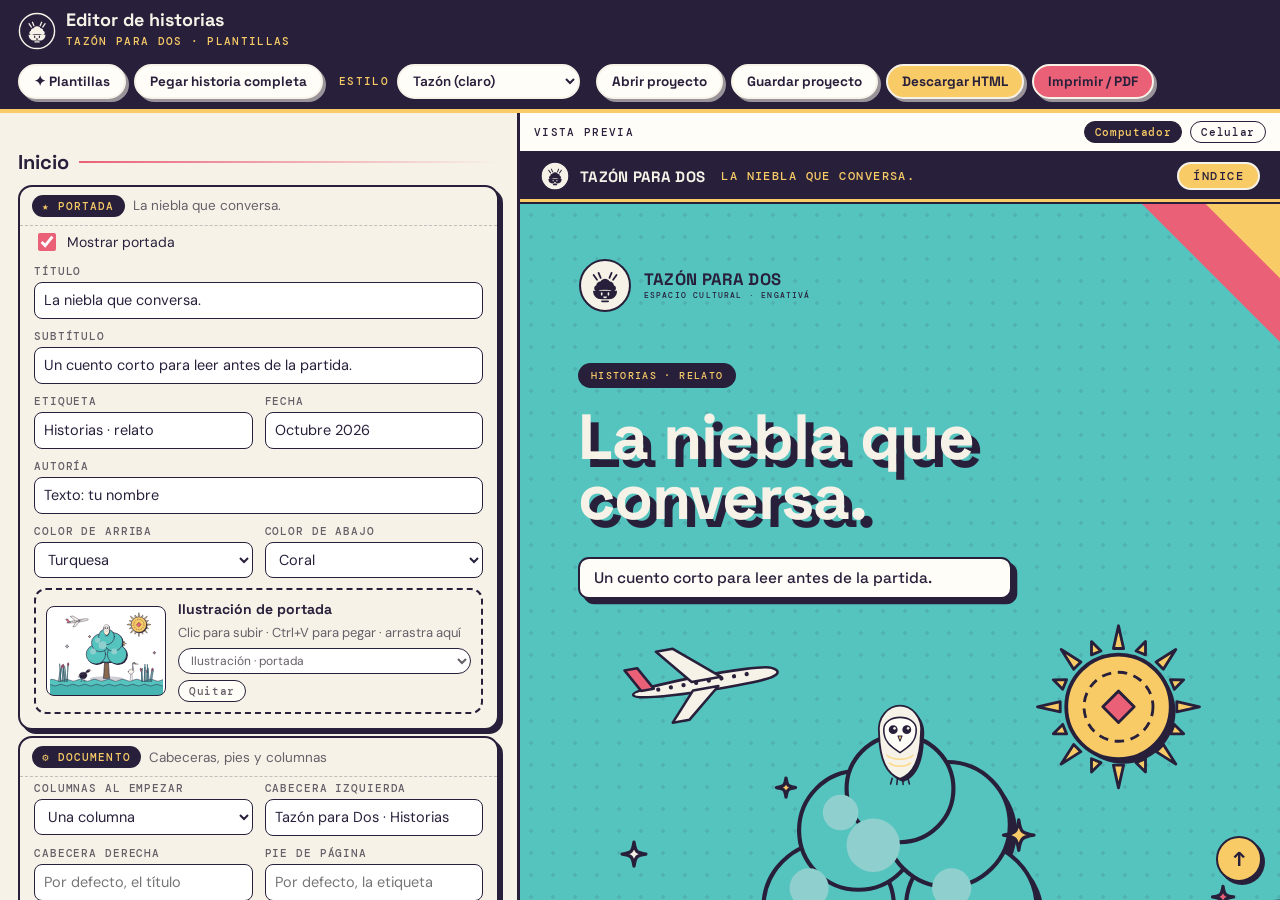
==== editor/index.html @ ee104d6c "Editor de historias: pegar texto e imágenes, todas las plantillas, HTML y PDF Co-Authored-By: Claude" ====
<!doctype html>
<html lang="es">
<head>
<meta charset="utf-8">
<meta name="viewport" content="width=device-width, initial-scale=1">
<title>Editor de historias</title>
<meta name="description" content="Pega texto e imágenes y obtén una historia maquetada con el estilo Tazón para Dos, en HTML o PDF.">
<style>:root{--ink:#28203B;--teal:#55C4BF;--coral:#EA6077;--sun:#F8CB67;--cream:#F7F2E8;--paper:#FFFDF8;--muted:#665F68;
  --puntos:radial-gradient(rgba(40,32,59,.10) 1.4px,transparent 1.5px) 0 0/22px 22px;--sombra:4px 4px 0 var(--ink)}
*{box-sizing:border-box}
html,body{margin:0;height:100%}
body{background:var(--cream);background-image:var(--puntos);color:var(--ink);font:15px/1.45 'DM Sans',system-ui,sans-serif;display:flex;flex-direction:column}
button,select,input,textarea{font:inherit;color:inherit}
code{font:13px 'DM Mono',monospace;background:var(--cream);padding:1px 5px;border-radius:4px}

/* cabecera */
.cabecera{display:flex;flex-wrap:wrap;align-items:center;gap:12px 20px;padding:10px 18px;background:var(--ink);color:var(--cream);border-bottom:4px solid var(--sun)}
.marca-ed{display:flex;align-items:center;gap:10px;margin-right:auto}
.marca-ed img{width:38px;height:38px}
.marca-ed b{display:block;font:700 18px/1.1 'Space Grotesk',sans-serif}
.marca-ed span{font:500 11px 'DM Mono',monospace;letter-spacing:.12em;text-transform:uppercase;color:var(--sun)}
.acciones{display:flex;flex-wrap:wrap;align-items:center;gap:10px 16px}
.grupo{display:flex;flex-wrap:wrap;gap:8px}
.btn{cursor:pointer;border:2px solid var(--ink);background:var(--paper);color:var(--ink);border-radius:999px;padding:7px 14px;
  font:700 13.5px 'Space Grotesk',sans-serif;box-shadow:3px 3px 0 var(--ink);white-space:nowrap}
.cabecera .btn{border-color:var(--cream);box-shadow:3px 3px 0 rgba(247,242,232,.55)}
.btn:hover{transform:translate(-1px,-1px)}
.btn:active{transform:translate(2px,2px);box-shadow:1px 1px 0 var(--ink)}
.btn.sol{background:var(--sun)} .btn.coral{background:var(--coral)} .btn.teal{background:var(--teal)}
.tema{display:flex;align-items:center;gap:8px;font:500 11px 'DM Mono',monospace;letter-spacing:.12em;text-transform:uppercase;color:var(--sun)}
.tema select{background:var(--paper);color:var(--ink);border:2px solid var(--cream);border-radius:999px;padding:6px 10px;font:600 13.5px 'DM Sans'}

/* área */
.area{flex:1;display:grid;grid-template-columns:minmax(380px,520px) 1fr;min-height:0}
.editor{min-width:0;overflow-y:auto;padding:18px 18px 120px;border-right:3px solid var(--ink)}
.vista{display:flex;flex-direction:column;min-height:0;background:#E9E3D6}
.vista-barra{display:flex;align-items:center;justify-content:space-between;padding:8px 14px;border-bottom:2px solid var(--ink);background:var(--paper);
  font:500 11px 'DM Mono',monospace;letter-spacing:.12em;text-transform:uppercase}
.marco-vista{flex:1;display:flex;justify-content:center;min-height:0;overflow:hidden}
#vista{border:0;width:100%;height:100%;background:var(--cream);transition:width .2s}
.mini{cursor:pointer;border:1.5px solid var(--ink);background:var(--paper);border-radius:999px;padding:3px 10px;font:500 11px 'DM Mono',monospace;letter-spacing:.06em}
.mini.activa{background:var(--ink);color:var(--sun)}
.pestanas{display:none}

/* tarjetas */
.tarjeta{background:var(--paper);border:2px solid var(--ink);border-radius:14px;box-shadow:var(--sombra);margin:0 0 6px;overflow:hidden}
.tarjeta.fija{background:var(--cream);background-image:var(--puntos)}
.tarjeta.activa{box-shadow:4px 4px 0 var(--coral);border-color:var(--coral)}
.tarjeta>header{display:flex;align-items:center;gap:8px;padding:8px 10px 8px 12px;cursor:pointer;user-select:none}
.tarjeta>header .tipo{display:inline-flex;align-items:center;gap:6px;font:500 11px 'DM Mono',monospace;letter-spacing:.1em;text-transform:uppercase;
  background:var(--ink);color:var(--sun);padding:4px 10px;border-radius:999px;white-space:nowrap}
.tarjeta>header .resumen{flex:1;min-width:0;overflow:hidden;white-space:nowrap;text-overflow:ellipsis;color:var(--muted);font-size:13.5px}
.tarjeta>header .ctl{display:flex;gap:4px}
.ic{cursor:pointer;width:28px;height:28px;border:1.5px solid var(--ink);background:var(--paper);border-radius:8px;font:700 13px 'Space Grotesk';line-height:1;padding:0}
.ic:hover{background:var(--sun)} .ic.borrar:hover{background:var(--coral)}
.campos{display:grid;grid-template-columns:1fr 1fr;gap:10px 12px;padding:4px 14px 14px;border-top:1.5px dashed rgba(40,32,59,.25)}
.tarjeta.plegada .campos{display:none}
.campo{display:flex;flex-direction:column;gap:4px;grid-column:span 2;font:500 11px 'DM Mono',monospace;letter-spacing:.08em;text-transform:uppercase;color:var(--muted)}
.campo.medio{grid-column:span 1}
.campo input[type=text],.campo select,.campo textarea{width:100%;border:1.5px solid var(--ink);border-radius:8px;background:#fff;padding:7px 9px;
  font:400 14.5px/1.45 'DM Sans',sans-serif;letter-spacing:0;text-transform:none;color:var(--ink)}
.campo textarea{min-height:120px;resize:vertical}
.campo textarea.corta{min-height:64px}
.campo input:focus,.campo select:focus,.campo textarea:focus{outline:3px solid var(--teal);outline-offset:0}
.check{display:flex;align-items:center;gap:8px;font:400 14px 'DM Sans';letter-spacing:0;text-transform:none;color:var(--ink);grid-column:span 2;cursor:pointer}
.check.medio{grid-column:span 1}
.check input{width:18px;height:18px;accent-color:var(--coral)}
.rango{display:flex;align-items:center;gap:10px}
.rango input{flex:1;accent-color:var(--coral)}
.rango output{font:700 13px 'Space Grotesk';color:var(--ink);min-width:48px;text-align:right}
.ayuda{grid-column:span 2;margin:0;font-size:13px;color:var(--muted)}

/* imagen */
.slot{grid-column:span 2;display:grid;grid-template-columns:120px 1fr;gap:12px;align-items:center;border:2px dashed var(--ink);border-radius:12px;padding:10px;
  background:var(--cream);cursor:pointer;outline:none}
.slot:focus,.slot.sobre{border-color:var(--coral);background:#fff3f4}
.slot .mini-img{width:120px;height:90px;border:1.5px solid var(--ink);border-radius:8px;background:#fff center/contain no-repeat;display:flex;align-items:center;justify-content:center;
  font:700 26px 'Space Grotesk';color:rgba(40,32,59,.3)}
.slot .txt{min-width:0;font-size:13px;color:var(--muted);display:flex;flex-direction:column;gap:6px}
.slot .txt b{color:var(--ink);font:700 14px 'Space Grotesk'}
.slot .fila{display:flex;flex-wrap:wrap;gap:6px}
.slot select{width:100%;max-width:100%;min-width:0;border:1.5px solid var(--ink);border-radius:999px;padding:3px 8px;font:500 12px 'DM Sans';background:#fff}

/* insertar y añadir */
.insertar{display:flex;justify-content:center;height:22px;margin:0 0 6px}
.insertar button{cursor:pointer;border:1.5px dashed var(--ink);background:transparent;border-radius:999px;font:500 11px 'DM Mono';letter-spacing:.1em;padding:0 12px;opacity:.25;text-transform:uppercase}
.insertar button:hover,.insertar button:focus{opacity:1;background:var(--sun);border-style:solid}
.anadir{margin:18px 0;padding:14px;border:2px solid var(--ink);border-radius:14px;background:var(--ink);color:var(--cream);box-shadow:4px 4px 0 var(--coral)}
.anadir h3,.ajustes h3{margin:0 0 10px;font:500 11px 'DM Mono',monospace;letter-spacing:.14em;text-transform:uppercase;color:var(--sun)}
.anadir .botones{display:flex;flex-wrap:wrap;gap:8px}
.anadir .btn{border-color:var(--cream);box-shadow:2px 2px 0 rgba(247,242,232,.5);font-size:13px;padding:6px 12px}
h2.seccion{font:700 20px 'Space Grotesk';margin:18px 0 10px;display:flex;align-items:center;gap:10px}
h2.seccion::after{content:"";flex:1;height:2px;background:linear-gradient(90deg,var(--coral),transparent)}
.ajustes{margin:0 0 14px}

/* menús y modal */
.menu{position:fixed;z-index:50;background:var(--paper);border:2px solid var(--ink);border-radius:14px;box-shadow:5px 5px 0 var(--ink);padding:8px;min-width:250px;max-width:340px;max-height:70vh;overflow:auto}
.menu button{display:flex;flex-direction:column;align-items:flex-start;width:100%;text-align:left;cursor:pointer;border:0;background:none;padding:8px 10px;border-radius:9px}
.menu button:hover,.menu button:focus{background:var(--sun);outline:none}
.menu button b{font:700 14.5px 'Space Grotesk'}
.menu button span{font-size:12.5px;color:var(--muted)}
.modal{position:fixed;inset:0;z-index:60;background:rgba(40,32,59,.55);display:flex;align-items:center;justify-content:center;padding:16px}
.modal[hidden]{display:none}
.modal .caja{background:var(--paper);border:2px solid var(--ink);border-radius:18px;box-shadow:6px 6px 0 var(--ink);padding:20px;width:min(720px,100%);max-height:92vh;overflow:auto}
.modal h2{font:700 22px 'Space Grotesk';margin:0 0 6px}
.modal textarea{width:100%;border:1.5px solid var(--ink);border-radius:10px;padding:10px;font:400 14.5px/1.5 'DM Sans';margin:10px 0}
.fila-btn{display:flex;justify-content:flex-end;gap:10px;margin-top:12px}
.aviso{position:fixed;left:50%;bottom:18px;transform:translate(-50%,140%);z-index:70;background:var(--ink);color:var(--cream);border:2px solid var(--sun);
  border-radius:999px;padding:9px 18px;font:600 14px 'DM Sans';transition:transform .25s,opacity .25s;max-width:calc(100vw - 32px);opacity:0;pointer-events:none}
.aviso.ver{transform:translate(-50%,0);opacity:1}

@media (max-width:900px){
  body{height:auto;min-height:100%}
  .area{grid-template-columns:minmax(0,1fr)}
  .editor{border-right:0;padding:14px 16px 100px}
  .vista{display:none;height:calc(100vh - 120px)}
  .area.ver-vista .editor{display:none} .area.ver-vista .vista{display:flex}
  .pestanas{display:flex;gap:0;border-bottom:2px solid var(--ink);background:var(--paper)}
  .pestanas button{flex:1;cursor:pointer;border:0;background:none;padding:10px;font:700 14px 'Space Grotesk'}
  .pestanas button.activa{background:var(--sun)}
  .campos{grid-template-columns:1fr}
  .campo.medio,.check.medio{grid-column:span 2}
  .slot{grid-template-columns:90px minmax(0,1fr)} .slot .mini-img{width:90px;height:70px}
  .acciones{width:100%}
  .cabecera .grupo .btn{flex:1 1 auto}
  html,body{overflow-x:hidden}
}
</style>
</head>
<body>
<header class="cabecera">
  <div class="marca-ed"><img id="sello-ed" alt=""><div><b>Editor de historias</b><span>Tazón para Dos · plantillas</span></div></div>
  <nav class="acciones">
    <div class="grupo">
      <button class="btn" id="b-plantillas" aria-haspopup="true">✦ Plantillas</button>
      <button class="btn" id="b-importar">Pegar historia completa</button>
    </div>
    <label class="tema">Estilo
      <select id="s-tema">
        <option value="tazon">Tazón (claro)</option>
        <option value="tinieblas">Tinieblas (oscuro)</option>
        <option value="pergamino">Tinieblas · pergamino</option>
      </select>
    </label>
    <div class="grupo">
      <button class="btn" id="b-abrir">Abrir proyecto</button>
      <button class="btn" id="b-guardar">Guardar proyecto</button>
      <button class="btn sol" id="b-html">Descargar HTML</button>
      <button class="btn coral" id="b-pdf">Imprimir / PDF</button>
    </div>
  </nav>
</header>
<div class="pestanas" role="tablist">
  <button class="activa" data-p="editar">Editar</button><button data-p="vista">Vista previa</button>
</div>
<main class="area">
  <section class="editor" id="editor" aria-label="Bloques de la historia"></section>
  <section class="vista" aria-label="Vista previa">
    <div class="vista-barra">
      <span>Vista previa</span>
      <div class="grupo">
        <button class="mini activa" data-ancho="100%">Computador</button>
        <button class="mini" data-ancho="400px">Celular</button>
      </div>
    </div>
    <div class="marco-vista"><iframe id="vista" title="Vista previa de la historia"></iframe></div>
  </section>
</main>
<div class="menu" id="menu-plantillas" hidden></div>
<div class="menu" id="menu-bloques" hidden></div>
<div class="modal" id="modal-importar" hidden>
  <div class="caja">
    <h2>Pegar historia completa</h2>
    <p>Pega todo el texto. Cada línea que empiece por <code>#</code>, «Capítulo», «Parte», «Prólogo» o «Epílogo» se convierte en un capítulo nuevo; el resto queda como texto. Luego añade imágenes y recuadros donde quieras.</p>
    <textarea id="t-importar" rows="14" placeholder="Pega aquí tu historia…"></textarea>
    <label class="check"><input type="checkbox" id="c-reemplazar"> Reemplazar los bloques actuales (si no, se añade al final)</label>
    <div class="fila-btn"><button class="btn" data-cerrar>Cancelar</button><button class="btn sol" id="b-importar-ok">Crear capítulos</button></div>
  </div>
</div>
<input type="file" id="f-proyecto" accept=".json,application/json" hidden>
<input type="file" id="f-imagen" accept="image/*" hidden>
<div class="aviso" id="aviso" role="status" aria-live="polite"></div>
<script>window.R={"fontcss": "\n@font-face{font-family:'Space Grotesk';src:url('__FUENTES__/SpaceGrotesk-Medium.ttf');font-weight:500}\n@font-face{font-family:'Space Grotesk';src:url('__FUENTES__/SpaceGrotesk-Bold.ttf');font-weight:700}\n@font-face{font-family:'DM Sans';src:url('__FUENTES__/DMSans-Regular.ttf');font-weight:400}\n@font-face{font-family:'DM Sans';src:url('__FUENTES__/DMSans-SemiBold.ttf');font-weight:600}\n@font-face{font-family:'DM Sans';src:url('__FUENTES__/DMSans-Bold.ttf');font-weight:700}\n@font-face{font-family:'DM Sans';src:url('__FUENTES__/DMSans-Italic.ttf');font-weight:400;font-style:italic}\n@font-face{font-family:'DM Sans';src:url('__FUENTES__/DMSans-SemiBoldItalic.ttf');font-weight:600;font-style:italic}\n@font-face{font-family:'DM Mono';src:url('__FUENTES__/DMMono-Regular.ttf');font-weight:400}\n@font-face{font-family:'DM Mono';src:url('__FUENTES__/DMMono-Medium.ttf');font-weight:500}\n\n", "css": ":root{--mm:1mm;--ink:#28203B;--teal:#55C4BF;--coral:#EA6077;--sun:#F8CB67;--cream:#F7F2E8;--paper:#FFFDF8;--muted:#665F68;\n  --sombra:1.6mm 1.6mm 0 rgba(40,32,59,.18);--sombra-dura:1.4mm 1.4mm 0 #28203B}\n\n@page{size:A4;margin:20mm 17mm 17mm 17mm;background:#FFFDF8;\n  @top-left{content:\"__CAB_IZQ__\";font:500 6.6pt 'DM Mono';letter-spacing:.12em;text-transform:uppercase;color:#28203B;\n    vertical-align:bottom;padding-bottom:2.2mm;border-bottom:1.3pt solid #28203B}\n  @top-center{content:\"\";border-bottom:1.3pt solid #28203B}\n  @top-right{content:\"__CAB_DER__\";font:500 6.6pt 'DM Mono';letter-spacing:.12em;text-transform:uppercase;color:#665F68;\n    vertical-align:bottom;text-align:right;padding-bottom:2.2mm;border-bottom:1.3pt solid #28203B}\n  @top-right-corner{content:\"\";background:url(\"data:image/svg+xml;utf8,<svg xmlns='http://www.w3.org/2000/svg' viewBox='0 0 100 100' preserveAspectRatio='none'> <path d='M0 0H100V100Z' fill='%23EA6077'/><path d='M46 0H100V54Z' fill='%23F8CB67'/><\/svg>\") no-repeat;background-size:100% 100%}\n  @bottom-center{content:\"__PIE__\";font:400 6.4pt 'DM Mono';letter-spacing:.12em;text-transform:uppercase;color:#665F68;vertical-align:middle}\n}\n@page :right{\n  @bottom-right{content:counter(page);width:11mm;font:700 8.5pt 'Space Grotesk';color:#28203B;text-align:center;vertical-align:middle;\n    background:url(\"data:image/svg+xml;utf8,<svg xmlns='http://www.w3.org/2000/svg' viewBox='0 0 100 100'> <path d='M50 6 88 28V72L50 94 12 72V28Z' fill='%23F8CB67' stroke='%2328203B' stroke-width='7' stroke-linejoin='round'/><\/svg>\") center/10mm 10mm no-repeat}\n  @bottom-left{content:\"\";width:11mm;background:url(\"data:image/svg+xml;utf8,<svg xmlns='http://www.w3.org/2000/svg' viewBox='-50 -50 100 100'> <path d='M0,-50 C6,-10 10,-6 50,0 C10,6 6,10 0,50 C-6,10 -10,6 -50,0 C-10,-6 -6,-10 0,-50 Z' fill='%23EA6077'/><\/svg>\") left center/4mm 4mm no-repeat}\n}\n@page :left{\n  @bottom-left{content:counter(page);width:11mm;font:700 8.5pt 'Space Grotesk';color:#28203B;text-align:center;vertical-align:middle;\n    background:url(\"data:image/svg+xml;utf8,<svg xmlns='http://www.w3.org/2000/svg' viewBox='0 0 100 100'> <path d='M50 6 88 28V72L50 94 12 72V28Z' fill='%23F8CB67' stroke='%2328203B' stroke-width='7' stroke-linejoin='round'/><\/svg>\") center/10mm 10mm no-repeat}\n  @bottom-right{content:\"\";width:11mm;background:url(\"data:image/svg+xml;utf8,<svg xmlns='http://www.w3.org/2000/svg' viewBox='-50 -50 100 100'> <path d='M0,-50 C6,-10 10,-6 50,0 C10,6 6,10 0,50 C-6,10 -10,6 -50,0 C-10,-6 -6,-10 0,-50 Z' fill='%23EA6077'/><\/svg>\") right center/4mm 4mm no-repeat}\n}\n@page portada { margin:0; @top-left{content:none;border:0;background:none} @top-center{content:none;border:0} @top-right{content:none;border:0} @top-right-corner{content:none;background:none} @bottom-left{content:none;background:none} @bottom-center{content:none} @bottom-right{content:none;background:none} }\n@page portada:left { margin:0; @top-left{content:none;border:0;background:none} @top-center{content:none;border:0} @top-right{content:none;border:0} @top-right-corner{content:none;background:none} @bottom-left{content:none;background:none} @bottom-center{content:none} @bottom-right{content:none;background:none} }\n@page portada:right { margin:0; @top-left{content:none;border:0;background:none} @top-center{content:none;border:0} @top-right{content:none;border:0} @top-right-corner{content:none;background:none} @bottom-left{content:none;background:none} @bottom-center{content:none} @bottom-right{content:none;background:none} }\n@page sangre { margin:0; @top-left{content:none;border:0;background:none} @top-center{content:none;border:0} @top-right{content:none;border:0} @top-right-corner{content:none;background:none} @bottom-left{content:none;background:none} @bottom-center{content:none} @bottom-right{content:none;background:none} }\n@page sangre:left { margin:0; @top-left{content:none;border:0;background:none} @top-center{content:none;border:0} @top-right{content:none;border:0} @top-right-corner{content:none;background:none} @bottom-left{content:none;background:none} @bottom-center{content:none} @bottom-right{content:none;background:none} }\n@page sangre:right { margin:0; @top-left{content:none;border:0;background:none} @top-center{content:none;border:0} @top-right{content:none;border:0} @top-right-corner{content:none;background:none} @bottom-left{content:none;background:none} @bottom-center{content:none} @bottom-right{content:none;background:none} }\n@page contraportada { margin:0; @top-left{content:none;border:0;background:none} @top-center{content:none;border:0} @top-right{content:none;border:0} @top-right-corner{content:none;background:none} @bottom-left{content:none;background:none} @bottom-center{content:none} @bottom-right{content:none;background:none} }\n@page contraportada:left { margin:0; @top-left{content:none;border:0;background:none} @top-center{content:none;border:0} @top-right{content:none;border:0} @top-right-corner{content:none;background:none} @bottom-left{content:none;background:none} @bottom-center{content:none} @bottom-right{content:none;background:none} }\n@page contraportada:right { margin:0; @top-left{content:none;border:0;background:none} @top-center{content:none;border:0} @top-right{content:none;border:0} @top-right-corner{content:none;background:none} @bottom-left{content:none;background:none} @bottom-center{content:none} @bottom-right{content:none;background:none} }\n@page apertura { margin:0 0 17mm 0; @top-left{content:none;border:0;background:none} @top-center{content:none;border:0} @top-right{content:none;border:0} @top-right-corner{content:none;background:none} }\n@page apertura:left { margin:0 0 17mm 0; @top-left{content:none;border:0;background:none} @top-center{content:none;border:0} @top-right{content:none;border:0} @top-right-corner{content:none;background:none} @bottom-left{width:28mm;background-origin:content-box;background-clip:content-box;padding-left:17mm} @bottom-right{width:28mm;padding-right:17mm;background-origin:content-box} }\n@page apertura:right { margin:0 0 17mm 0; @top-left{content:none;border:0;background:none} @top-center{content:none;border:0} @top-right{content:none;border:0} @top-right-corner{content:none;background:none} @bottom-right{width:28mm;background-origin:content-box;background-clip:content-box;padding-right:17mm} @bottom-left{width:28mm;padding-left:17mm;background-origin:content-box} }\n\n*{box-sizing:border-box;-webkit-print-color-adjust:exact;print-color-adjust:exact}\nhtml,body{margin:0;padding:0;background:#FFFDF8;color:#28203B}\nbody{font:400 9.4pt/1.5 'DM Sans',sans-serif;font-kerning:normal;orphans:2;widows:2}\np{margin:0 0 .55em;text-align:justify;hyphens:auto;-webkit-hyphens:auto}\np+p{text-indent:1.1em}\na{color:#28203B;text-decoration-color:#55C4BF;text-decoration-thickness:1.2pt}\nstrong{font-weight:700} em{font-style:italic}\ncode{font:400 .9em 'DM Mono'}\nul,ol{margin:0 0 .7em;padding-left:1.2em} li{margin:.15em 0}\nul li::marker{content:\"✦  \";color:#EA6077;font-size:.8em}\n\n/* --- flujo y columnas ------------------------------------------------------------- */\n.flujo{display:block}\n.flujo:empty{display:none}\n.nueva-pagina{break-before:page}\n.cols-2{column-count:2;column-gap:7mm;column-rule:.6pt dotted rgba(40,32,59,.35);column-fill:balance}\n.cols-3{column-count:3;column-gap:6mm;column-rule:.6pt dotted rgba(40,32,59,.35)}\n.salto{break-after:page;height:0}\n.cabeza-capitulo{break-after:avoid;break-inside:avoid}\n.cabeza-capitulo header.capitulo{margin-bottom:5mm}\n\n/* --- títulos ------------------------------------------------------------------------ */\nheader.capitulo{column-span:all;margin:0 0 6mm;padding-top:1mm;break-after:avoid}\nheader.capitulo .kicker{display:inline-block;font:500 7pt 'DM Mono';letter-spacing:.14em;text-transform:uppercase;\n  background:#28203B;color:#F8CB67;padding:1.1mm 2.6mm;border-radius:999px;margin-bottom:2.5mm}\nh1{font:700 25pt/1.02 'Space Grotesk';margin:0;letter-spacing:-.01em;text-shadow:.9mm .9mm 0 #55C4BF}\nh2{font:700 12.5pt/1.15 'Space Grotesk';margin:1.1em 0 .5em;break-after:avoid;padding-bottom:1.2mm;\n  background:linear-gradient(#EA6077,#EA6077) left bottom/14mm 1.4pt no-repeat}\nh3{font:500 7.6pt 'DM Mono';letter-spacing:.12em;text-transform:uppercase;margin:1em 0 .4em;color:#28203B;break-after:avoid}\nh4{font:700 9.6pt 'DM Sans';margin:.8em 0 .3em;break-after:avoid}\nh2+p,h3+p,h4+p{text-indent:0}\np.capitular{text-indent:0}\np.capitular::first-letter{float:left;font:700 33pt/0.86 'Space Grotesk';color:#EA6077;text-shadow:.8mm .8mm 0 #28203B;\n  padding:.6mm 1.6mm 0 0;margin-top:.4mm}\n\n/* --- ornamentos --------------------------------------------------------------------- */\n.divisor{height:6.5mm;margin:4mm 0 5mm;background:url(\"data:image/svg+xml;utf8,<svg xmlns='http://www.w3.org/2000/svg' viewBox='0 0 400 24' preserveAspectRatio='none'> <path d='M0 20 L400 8 L400 13 L0 25Z' fill='%2355C4BF'/><path d='M0 15 L400 3 L400 7 L0 19Z' fill='%23F8CB67'/> <path d='M0 21.5 L400 9.5' stroke='%2328203B' stroke-width='1.6' fill='none'/><\/svg>\") center/100% 100% no-repeat;position:relative;break-after:avoid}\n.divisor::after{content:\"\";position:absolute;left:50%;top:50%;width:5mm;height:5mm;transform:translate(-50%,-62%);\n  background:url(\"data:image/svg+xml;utf8,<svg xmlns='http://www.w3.org/2000/svg' viewBox='-50 -50 100 100'> <path d='M0,-50 C6,-10 10,-6 50,0 C10,6 6,10 0,50 C-6,10 -10,6 -50,0 C-10,-6 -6,-10 0,-50 Z' fill='%23EA6077'/><\/svg>\") center/contain no-repeat}\n.cols-2 .divisor,.cols-3 .divisor{column-span:all}\n\n/* --- figuras -------------------------------------------------------------------------- */\nfigure{margin:2mm 0 4mm;break-inside:avoid}\nfigure img{display:block;width:100%;height:auto;border:1.6pt solid #28203B;border-radius:3mm;box-shadow:var(--sombra);background:#F7F2E8}\nfigure.recorte img{height:var(--alto,60mm);object-fit:cover}\nfigure.sin-marco img{border:0;box-shadow:none;border-radius:0;background:none}\nfigcaption{font:400 6.5pt/1.4 'DM Mono';letter-spacing:.08em;text-transform:uppercase;color:#665F68;margin-top:2.4mm;\n  padding-left:4.4mm;background:url(\"data:image/svg+xml;utf8,<svg xmlns='http://www.w3.org/2000/svg' viewBox='-50 -50 100 100'> <path d='M0,-50 C6,-10 10,-6 50,0 C10,6 6,10 0,50 C-6,10 -10,6 -50,0 C-10,-6 -6,-10 0,-50 Z' fill='%23EA6077'/><\/svg>\") left .2mm/2.8mm 2.8mm no-repeat}\nfigure.ancha{column-span:all;margin:3mm 0 5mm}\nfigure.flotante{width:44%;margin:1mm 0 3mm}\nfigure.flotante.derecha{float:right;margin-left:4mm}\nfigure.flotante.izquierda{float:left;margin-right:4mm}\nblockquote.destacada,aside.recuadro,aside.leyenda,header.capitulo,.divisor,.epigrafe{clear:both}\n\n/* --- recuadros, epígrafes y citas ----------------------------------------------------- */\naside.recuadro{background:#F7F2E8;background-image:radial-gradient(rgba(40,32,59,.10) 1.6px, transparent 1.7px) 0 0 / 22px 22px;border:1.6pt solid #28203B;border-radius:4mm;padding:4.5mm 4.5mm 3mm;\n  margin:4mm 0 5mm;box-shadow:var(--sombra);break-inside:avoid;font-size:8.6pt;line-height:1.45;position:relative}\naside.recuadro.ancho{column-span:all}\naside.recuadro p{text-align:left;text-indent:0;hyphens:manual}\naside.recuadro .etiqueta{display:inline-block;font:500 7pt 'DM Mono';letter-spacing:.13em;text-transform:uppercase;\n  padding:1.1mm 2.6mm;border:1.3pt solid #28203B;border-radius:999px;margin:-1mm 0 2.6mm;background:#55C4BF;box-shadow:.8mm .8mm 0 #28203B}\naside.c-coral .etiqueta{background:#EA6077} aside.c-sol .etiqueta{background:#F8CB67}\naside.c-tinta{background-color:#28203B;background-image:radial-gradient(rgba(247,242,232,.09) 1.6px, transparent 1.7px) 0 0 / 22px 22px;color:#F7F2E8}\naside.c-tinta .etiqueta{background:#F8CB67;color:#28203B;border-color:#F8CB67}\naside.recuadro h2,aside.recuadro h3{margin-top:.4em}\naside.recuadro ul{padding-left:1.1em}\n.epigrafe{column-span:all;margin:0 0 6mm;padding:1mm 0 1mm 9mm;position:relative;max-width:150mm}\n.cols-2 .epigrafe{column-span:none;max-width:none}\n.epigrafe::before{content:\"“\";position:absolute;left:0;top:-3mm;font:700 30pt 'Space Grotesk';color:#EA6077}\n.epigrafe p{font-style:italic;font-size:10.2pt;line-height:1.45;text-align:left;text-indent:0}\n.epigrafe .autor{font:500 6.8pt 'DM Mono';letter-spacing:.12em;text-transform:uppercase;color:#665F68;margin-top:1.5mm}\n.epigrafe .autor::before{content:\"— \"}\nblockquote{margin:0 0 .8em;padding-left:4mm;border-left:2pt solid #F8CB67}\nblockquote.destacada{border:0;padding:5mm 1mm 4mm;margin:4mm 0 5mm;break-inside:avoid;position:relative;\n  background:url(\"data:image/svg+xml;utf8,<svg xmlns='http://www.w3.org/2000/svg' viewBox='0 0 400 24' preserveAspectRatio='none'> <path d='M0 20 L400 8 L400 13 L0 25Z' fill='%2355C4BF'/><path d='M0 15 L400 3 L400 7 L0 19Z' fill='%23F8CB67'/> <path d='M0 21.5 L400 9.5' stroke='%2328203B' stroke-width='1.6' fill='none'/><\/svg>\") top/100% 4.5mm no-repeat,url(\"data:image/svg+xml;utf8,<svg xmlns='http://www.w3.org/2000/svg' viewBox='0 0 400 24' preserveAspectRatio='none'> <path d='M0 20 L400 8 L400 13 L0 25Z' fill='%2355C4BF'/><path d='M0 15 L400 3 L400 7 L0 19Z' fill='%23F8CB67'/> <path d='M0 21.5 L400 9.5' stroke='%2328203B' stroke-width='1.6' fill='none'/><\/svg>\") bottom/100% 4.5mm no-repeat}\nblockquote.destacada.ancho{column-span:all;padding:6mm 12mm 5mm}\nblockquote.destacada p{font:500 13pt/1.25 'Space Grotesk';text-align:left;text-indent:0;margin:.8mm 0}\nblockquote.destacada p:last-child{margin-bottom:0}\n\n/* --- leyendas: versión popular frente a versión del Mundo de Tinieblas ------------------ */\naside.leyenda{border:1.6pt solid #28203B;border-radius:4mm;box-shadow:var(--sombra);margin:4mm 0 6mm;break-inside:avoid;\n  overflow:hidden;font-size:8.5pt;line-height:1.45;background:#F7F2E8}\naside.leyenda.ancho{column-span:all}\naside.leyenda .cabeza{display:flex;align-items:center;gap:3mm;padding:2.6mm 4.5mm;border-bottom:1.6pt solid #28203B;\n  background:#F8CB67;background-image:radial-gradient(rgba(40,32,59,.10) 1.6px, transparent 1.7px) 0 0 / 22px 22px}\naside.leyenda.c-turquesa .cabeza{background-color:#55C4BF} aside.leyenda.c-coral .cabeza{background-color:#EA6077}\naside.leyenda .cabeza .etiqueta{font:500 6.6pt 'DM Mono';letter-spacing:.14em;text-transform:uppercase;background:#28203B;color:#F8CB67;\n  padding:1mm 2.6mm;border-radius:999px;white-space:nowrap}\naside.leyenda .cabeza b{font:700 12.5pt/1.1 'Space Grotesk'}\naside.leyenda .paneles{display:grid;grid-template-columns:1fr 1fr}\naside.leyenda:not(.ancho) .paneles{grid-template-columns:1fr}\naside.leyenda .panel{padding:3.6mm 4.5mm 2.4mm}\naside.leyenda .panel.popular{background:#F7F2E8;background-image:radial-gradient(rgba(40,32,59,.10) 1.6px, transparent 1.7px) 0 0 / 22px 22px}\naside.leyenda .panel.tinieblas{background:#28203B;background-image:radial-gradient(rgba(247,242,232,.09) 1.6px, transparent 1.7px) 0 0 / 22px 22px;color:#F7F2E8}\naside.leyenda .rotulo{font:500 6.6pt 'DM Mono';letter-spacing:.13em;text-transform:uppercase;margin-bottom:2mm;color:#EA6077}\naside.leyenda .tinieblas .rotulo{color:#F8CB67}\naside.leyenda p{text-align:left;text-indent:0;hyphens:manual;margin-bottom:.5em}\naside.leyenda .tinieblas strong{color:#F8CB67}\n\n/* --- páginas especiales --------------------------------------------------------------- */\n.triangulo{position:absolute;top:0;right:0;width:calc(24*var(--mm));height:calc(24*var(--mm));background:url(\"data:image/svg+xml;utf8,<svg xmlns='http://www.w3.org/2000/svg' viewBox='0 0 100 100' preserveAspectRatio='none'> <path d='M0 0H100V100Z' fill='%23EA6077'/><path d='M46 0H100V54Z' fill='%23F8CB67'/><\/svg>\") center/100% 100% no-repeat;z-index:3}\n.triangulo.grande{width:calc(38*var(--mm));height:calc(38*var(--mm))}\nsection.sangre{page:sangre;break-before:page;break-after:page;position:relative;width:calc(210*var(--mm));height:calc(297*var(--mm));overflow:hidden}\nsection.sangre img{position:absolute;inset:0;width:100%;height:100%}\nsection.sangre .portadilla{position:absolute;left:calc(16*var(--mm));top:calc(18*var(--mm));right:calc(30*var(--mm));z-index:3}\nsection.sangre .portadilla .kicker{display:inline-block;font:500 calc(2.8*var(--mm)) 'DM Mono';letter-spacing:.14em;text-transform:uppercase;\n  background:#28203B;color:#F8CB67;padding:calc(1.4*var(--mm)) calc(3.4*var(--mm));border-radius:999px;border:calc(.5*var(--mm)) solid #F7F2E8}\nsection.sangre .portadilla h1{font:700 calc(17*var(--mm))/.95 'Space Grotesk';color:#F7F2E8;text-shadow:calc(2*var(--mm)) calc(2*var(--mm)) 0 #28203B;\n  margin:calc(3*var(--mm)) 0 0;letter-spacing:-.015em}\nsection.sangre figcaption{position:absolute;left:calc(14*var(--mm));bottom:calc(14*var(--mm));max-width:calc(150*var(--mm));background:#F7F2E8;color:#28203B;\n  border:calc(0.564*var(--mm)) solid #28203B;border-radius:999px;padding:calc(2*var(--mm)) calc(4*var(--mm)) calc(2*var(--mm)) calc(9*var(--mm));box-shadow:var(--sombra-dura);background-position:calc(3.5*var(--mm)) center;\n  background-image:url(\"data:image/svg+xml;utf8,<svg xmlns='http://www.w3.org/2000/svg' viewBox='-50 -50 100 100'> <path d='M0,-50 C6,-10 10,-6 50,0 C10,6 6,10 0,50 C-6,10 -10,6 -50,0 C-10,-6 -6,-10 0,-50 Z' fill='%23EA6077'/><\/svg>\");background-size:calc(3.4*var(--mm));background-repeat:no-repeat;font-size:calc(2.470*var(--mm));margin:0}\nsection.apertura{page:apertura;break-before:page;break-after:page}\nsection.apertura .banner{position:relative;width:100%;height:calc(var(--alto-banner,88)*var(--mm));overflow:hidden;background:#28203B}\nsection.apertura .banner img{position:absolute;inset:0;width:100%;height:100%;object-fit:cover}\nsection.apertura .corte{position:absolute;left:0;right:0;bottom:calc(-.2*var(--mm));height:calc(15*var(--mm));background:url(\"data:image/svg+xml;utf8,<svg xmlns='http://www.w3.org/2000/svg' viewBox='0 0 400 40' preserveAspectRatio='none'> <path d='M0 26 L400 6 L400 13 L0 33Z' fill='%23F8CB67'/><path d='M0 33 L400 13 L400 40 L0 40Z' fill='%23FFFDF8'/> <path d='M0 26 L400 6' stroke='%2328203B' stroke-width='2.4' fill='none'/><path d='M0 33 L400 13' stroke='%2328203B' stroke-width='2.4' fill='none'/><\/svg>\") center/100% 100% no-repeat;z-index:2}\nsection.apertura .pie-banner{position:absolute;right:calc(17*var(--mm));bottom:calc(15*var(--mm));z-index:3;font:400 calc(2.258*var(--mm)) 'DM Mono';letter-spacing:.1em;text-transform:uppercase;\n  background:#F7F2E8;border:calc(0.459*var(--mm)) solid #28203B;border-radius:999px;padding:calc(1*var(--mm)) calc(3*var(--mm))}\nsection.apertura .interior{padding:calc(3*var(--mm)) calc(17*var(--mm)) 0}\nsection.apertura header.capitulo{margin-top:0}\n\n/* portada */\nsection.portada{page:portada;break-after:page;position:relative;width:calc(210*var(--mm));height:calc(297*var(--mm));overflow:hidden;background-size:100% 100%;color:#28203B}\nsection.portada .puntos{position:absolute;inset:0;background:radial-gradient(rgba(40,32,59,.10) 1.6px, transparent 1.7px) 0 0 / 22px 22px;z-index:0}\nsection.portada .marca{position:absolute;left:calc(16*var(--mm));top:calc(15*var(--mm));display:flex;align-items:center;gap:calc(3.2*var(--mm));z-index:2}\nsection.portada .marca img{width:calc(15*var(--mm));height:calc(15*var(--mm))}\nsection.portada .marca b{display:block;font:700 calc(4.586*var(--mm)) 'Space Grotesk';letter-spacing:.02em}\nsection.portada .marca span{display:block;font:500 calc(2.328*var(--mm)) 'DM Mono';letter-spacing:.14em}\n.etiqueta-portada{position:absolute;left:calc(16*var(--mm));top:calc(44*var(--mm));z-index:2;font:500 calc(2.681*var(--mm)) 'DM Mono';letter-spacing:.14em;text-transform:uppercase;\n  background:#28203B;color:#F8CB67;padding:calc(1.6*var(--mm)) calc(3.6*var(--mm));border-radius:999px}\n.titulo-portada{position:absolute;left:calc(16*var(--mm));right:calc(16*var(--mm));top:calc(56*var(--mm));z-index:2;font:700 calc(17.640*var(--mm))/.95 'Space Grotesk';color:#F7F2E8;\n  letter-spacing:-.015em;text-shadow:calc(2.2*var(--mm)) calc(2.2*var(--mm)) 0 #28203B;margin:0}\n.subtitulo-portada{position:absolute;left:calc(16*var(--mm));width:calc(120*var(--mm));top:var(--sub,calc(86*var(--mm)));z-index:2;font:500 calc(4.234*var(--mm))/1.3 'Space Grotesk';\n  text-align:left;text-indent:0;background:#FFFDF8;border:calc(0.564*var(--mm)) solid #28203B;border-radius:calc(3*var(--mm));padding:calc(2.5*var(--mm)) calc(4*var(--mm));box-shadow:var(--sombra-dura)}\nsection.portada .heroe{position:absolute;left:0;bottom:var(--heroe-abajo,calc(26*var(--mm)));width:calc(210*var(--mm));z-index:1}\nsection.portada .creditos{position:absolute;left:calc(16*var(--mm));right:calc(16*var(--mm));bottom:calc(15*var(--mm));z-index:2;display:flex;justify-content:space-between;\n  font:500 calc(2.611*var(--mm)) 'DM Mono';letter-spacing:.12em;text-transform:uppercase;color:#28203B}\nsection.portada .creditos span{background:#F7F2E8;border:calc(0.459*var(--mm)) solid #28203B;border-radius:999px;padding:calc(1.4*var(--mm)) calc(3.2*var(--mm))}\n\n/* contraportada */\nsection.contraportada{page:contraportada;break-before:page;position:relative;width:calc(210*var(--mm));height:calc(297*var(--mm));overflow:hidden;\n  background:#28203B;background-image:radial-gradient(rgba(247,242,232,.09) 1.6px, transparent 1.7px) 0 0 / 22px 22px;color:#F7F2E8}\nsection.contraportada .d20{position:absolute;right:calc(20*var(--mm));top:calc(26*var(--mm));width:calc(52*var(--mm));transform:rotate(8deg)}\nsection.contraportada .texto{position:absolute;left:calc(20*var(--mm));width:calc(118*var(--mm));top:calc(90*var(--mm))}\nsection.contraportada .texto p{font:400 calc(3.881*var(--mm))/1.55 'DM Sans';text-align:left;text-indent:0;margin-bottom:.9em}\nsection.contraportada .texto p:first-child{font:700 calc(5.998*var(--mm))/1.2 'Space Grotesk';color:#F8CB67}\nsection.contraportada .creditos-final{position:absolute;left:calc(20*var(--mm));right:calc(20*var(--mm));bottom:calc(48*var(--mm));font:400 calc(2.540*var(--mm))/1.5 'DM Mono';\n  letter-spacing:.04em;color:#F7F2E8;opacity:.85}\nsection.contraportada .cierre{position:absolute;left:calc(20*var(--mm));right:calc(20*var(--mm));bottom:calc(22*var(--mm));display:flex;justify-content:space-between;align-items:center;\n  border-top:calc(0.459*var(--mm)) solid #F7F2E8;padding-top:calc(6*var(--mm))}\nsection.contraportada .cierre img{height:calc(16*var(--mm))}\nsection.contraportada .cierre span{font:500 calc(2.611*var(--mm)) 'DM Mono';letter-spacing:.14em;color:#F8CB67}\n", "webcss": "\n/* ======================= versión web (pantalla) ======================= */\n.barra,nav.indice,.volver{display:none}\n@media screen{\n  :root{--mm:calc(100cqw/210)}\n  html{background:#F7F2E8;background-image:radial-gradient(rgba(40,32,59,.10) 1.6px, transparent 1.7px) 0 0 / 22px 22px;scroll-behavior:smooth;scroll-padding-top:64px}\n  body.web{font-size:16.5px;line-height:1.62;background:transparent}\n  .barra{display:flex;align-items:center;gap:16px;position:sticky;top:0;z-index:20;background:#28203B;color:#F7F2E8;\n    padding:8px 20px;border-bottom:3px solid #F8CB67;font:500 12px 'DM Mono';letter-spacing:.12em;text-transform:uppercase}\n  .barra a{color:#F7F2E8;text-decoration:none;display:flex;align-items:center;gap:10px}\n  .barra img{width:30px;height:30px} .barra b{font:700 15px 'Space Grotesk';letter-spacing:.02em}\n  .barra span{flex:1;color:#F8CB67;overflow:hidden;white-space:nowrap;text-overflow:ellipsis}\n  .barra .btn{background:#F8CB67;color:#28203B;border:2px solid #F7F2E8;border-radius:999px;padding:4px 14px}\n  main.libro{max-width:1080px;margin:28px auto 80px;padding:0 0 40px;background:#FFFDF8;border:2px solid #28203B;\n    border-radius:22px;box-shadow:10px 10px 0 rgba(40,32,59,.18);overflow:hidden}\n  main.libro>section.flujo{padding:28px 56px 8px}\n  main.libro>section.cabeza-capitulo{padding-bottom:0}\n  main.libro>section.cabeza-capitulo+section.flujo{padding-top:0}\n  section.portada,section.sangre,section.contraportada{width:100%;height:auto;aspect-ratio:210/297;container-type:inline-size;margin:0 auto}\n  section.portada{border-bottom:3px solid #28203B}\n  section.sangre,section.contraportada{margin:28px 0}\n  section.apertura{container-type:inline-size;margin:28px 0 0}\n  section.apertura .interior{padding:12px 56px 0}\n  nav.indice{display:block;margin:36px 56px 8px;padding:22px 26px;background:#F7F2E8;background-image:radial-gradient(rgba(40,32,59,.10) 1.6px, transparent 1.7px) 0 0 / 22px 22px;\n    border:2px solid #28203B;border-radius:16px;box-shadow:6px 6px 0 rgba(40,32,59,.18)}\n  nav.indice .etiqueta{display:inline-block;font:500 12px 'DM Mono';letter-spacing:.14em;text-transform:uppercase;background:#28203B;\n    color:#F8CB67;padding:4px 12px;border-radius:999px;margin-bottom:12px}\n  nav.indice ol{list-style:none;margin:0;padding:0;columns:2;column-gap:32px}\n  nav.indice li{break-inside:avoid;margin:0 0 6px}\n  nav.indice li.parte{margin-top:12px}\n  nav.indice a{display:flex;gap:10px;align-items:baseline;color:#28203B;text-decoration:none;padding:3px 0;border-bottom:1px dotted rgba(40,32,59,.3)}\n  nav.indice a:hover .t{text-decoration:underline;text-decoration-color:#EA6077}\n  nav.indice .k{font:500 11px 'DM Mono';letter-spacing:.1em;text-transform:uppercase;color:#665F68;min-width:92px}\n  nav.indice li.parte .k{color:#EA6077} nav.indice li.parte .t{font:700 18px 'Space Grotesk'}\n  nav.indice .t{font:500 15px 'Space Grotesk'}\n  .volver{display:flex;position:fixed;right:18px;bottom:18px;width:46px;height:46px;align-items:center;justify-content:center;\n    background:#F8CB67;color:#28203B;border:2px solid #28203B;border-radius:50%;box-shadow:3px 3px 0 #28203B;font:700 20px 'Space Grotesk';text-decoration:none;z-index:30}\n  .salto{display:none}\n  h1{font-size:clamp(28px,4.4vw,40px)} h2{font-size:22px} h3{font-size:12px}\n  figcaption{font-size:11px}\n  aside.recuadro,aside.leyenda{font-size:15px}\n  aside.leyenda .cabeza b{font-size:20px}\n  aside.leyenda .rotulo,aside.leyenda .cabeza .etiqueta,aside.recuadro .etiqueta,header.capitulo .kicker{font-size:11px}\n  blockquote.destacada p{font-size:21px} .epigrafe p{font-size:17px} .epigrafe .autor{font-size:11px}\n}\n@media screen and (max-width:860px){\n  .cols-2,.cols-3{column-count:1}\n  main.libro{margin:0;border-radius:0;border-left:0;border-right:0}\n  main.libro>section.flujo,section.apertura .interior{padding-left:20px;padding-right:20px}\n  nav.indice{margin:24px 16px} nav.indice ol{columns:1}\n  figure.flotante{float:none!important;width:100%!important;margin:14px 0!important}\n  aside.leyenda .paneles{grid-template-columns:1fr}\n  body.web{font-size:16px}\n}\n@media print{.barra,nav.indice,.volver{display:none!important}}\n", "fuentes": {"DMMono-Medium.ttf": "[data-uri]", "DMMono-Regular.ttf": "[data-uri]", "DMSans-Bold.ttf": "[data-uri]", "DMSans-Italic.ttf": "[data-uri]", "DMSans-Regular.ttf": "[data-uri]", "DMSans-SemiBold.ttf": "[data-uri]", "DMSans-SemiBoldItalic.ttf": "[data-uri]", "SpaceGrotesk-Bold.ttf": "[data-uri]", "SpaceGrotesk-Medium.ttf": "[data-uri]"}, "marca": {"carta": "[data-uri]", "d20-turquesa": "[data-uri]", "d20": "[data-uri]", "d6": "[data-uri]", "destello": "[data-uri]", "logotipo-horizontal-inverso": "[data-uri]", "logotipo-horizontal": "[data-uri]", "mascota": "[data-uri]", "sello-inverso": "[data-uri]", "sello": "[data-uri]", "tinieblas-anillo-hongos": "[data-uri]", "tinieblas-chia": "[data-uri]", "tinieblas-d20-agrietado-musgo": "[data-uri]", "tinieblas-d20-agrietado": "[data-uri]", "tinieblas-d20-pifia": "[data-uri]", "tinieblas-destello": "[data-uri]", "tinieblas-divisor": "[data-uri]", "tinieblas-espiral": "[data-uri]", "tinieblas-esquina": "[data-uri]", "tinieblas-greca-muisca": "[data-uri]", "tinieblas-humedal": "[data-uri]", "tinieblas-luna-llena": "[data-uri]", "tinieblas-luna": "[data-uri]", "tinieblas-niebla": "[data-uri]", "tinieblas-tazon-en-la-niebla": "[data-uri]", "tinieblas-vela": "[data-uri]", "tinieblas-zarpazo": "[data-uri]", "ilus-banner-equinoccio": "[data-uri]", "ilus-bobo-tranvia": "[data-uri]", "ilus-casa-puertas": "[data-uri]", "ilus-hoja-brujula": "[data-uri]", "ilus-lechuza": "[data-uri]", "ilus-llorona": "[data-uri]", "ilus-madremonte": "[data-uri]", "ilus-mohan": "[data-uri]", "ilus-parte1-arbol": "[data-uri]", "ilus-parte2-humedal": "[data-uri]", "ilus-parte3-dorado": "[data-uri]", "ilus-placa": "[data-uri]", "ilus-portada": "[data-uri]", "ilus-caracola": "[data-uri]", "ilus-mago-portada": "[data-uri]", "ilus-skyline": "[data-uri]", "ilus-tecnocracia": "[data-uri]", "ilus-telarana": "[data-uri]", "ilus-torre-tormenta": "[data-uri]"}, "temas": {"tinieblas": "/* ============================================================================\n   Tazón para Dos · Tinieblas — tema «noche» para pdf-historias\n   Generado por D:\\tazon-para-dos-tinieblas\\tools\\build.py. No lo edites a mano.\n   Se aplica DESPUÉS del CSS base de maquetar.py (mismo documento), por eso basta con\n   la misma especificidad; solo la portada (estilo en línea) necesita !important.\n   ============================================================================ */\n:root{--ink:#0B0811;--teal:#7FA68C;--coral:#9E3A48;--sun:#E3B35C;--cream:#E9DDC1;--paper:#1C1629;--muted:#A39AB0;\n  --abismo:#110D18;--noche:#1C1629;--niebla:#2B2340;--pergamino:#E9DDC1;--vela:#E3B35C;--sangre:#9E3A48;--musgo:#7FA68C;\n  --sombra:1.6mm 1.6mm 0 #9E3A48;--sombra-dura:1.4mm 1.4mm 0 #0B0811}\n\n/* --- página, cabecera y pie ---------------------------------------------------- */\n@page{background:#1C1629;\n  @top-left{color:#E9DDC1;border-bottom-color:#CFCADF}\n  @top-center{border-bottom-color:#CFCADF}\n  @top-right{color:#A39AB0;border-bottom-color:#CFCADF}\n  @top-right-corner{background-image:url(\"data:image/svg+xml;utf8,<svg xmlns='http://www.w3.org/2000/svg' viewBox='0 0 100 100' preserveAspectRatio='none'><path d='M0 0H100V100Z' fill='%239E3A48'/><path d='M46 0H100V54Z' fill='%23E3B35C'/><\/svg>\")}\n  @bottom-center{color:#A39AB0}\n}\n@page :right{\n  @bottom-right{color:#0B0811;background-image:url(\"data:image/svg+xml;utf8,<svg xmlns='http://www.w3.org/2000/svg' viewBox='0 0 100 100'><path d='M50 6 88 28V72L50 94 12 72V28Z' fill='%23E3B35C' stroke='%230B0811' stroke-width='7' stroke-linejoin='round'/><path d='M30 26 L38 40 L33 48' fill='none' stroke='%230B0811' stroke-width='4' stroke-linecap='round' stroke-linejoin='round'/><\/svg>\")}\n  @bottom-left{background-image:url(\"data:image/svg+xml;utf8,<svg xmlns='http://www.w3.org/2000/svg' viewBox='-50 -50 100 100'><path d='M0,-50 C6,-10 10,-6 50,0 C10,6 6,10 0,50 C-6,10 -10,6 -50,0 C-10,-6 -6,-10 0,-50 Z' fill='%23E3B35C'/><\/svg>\")}\n}\n@page :left{\n  @bottom-left{color:#0B0811;background-image:url(\"data:image/svg+xml;utf8,<svg xmlns='http://www.w3.org/2000/svg' viewBox='0 0 100 100'><path d='M50 6 88 28V72L50 94 12 72V28Z' fill='%23E3B35C' stroke='%230B0811' stroke-width='7' stroke-linejoin='round'/><path d='M30 26 L38 40 L33 48' fill='none' stroke='%230B0811' stroke-width='4' stroke-linecap='round' stroke-linejoin='round'/><\/svg>\")}\n  @bottom-right{background-image:url(\"data:image/svg+xml;utf8,<svg xmlns='http://www.w3.org/2000/svg' viewBox='-50 -50 100 100'><path d='M0,-50 C6,-10 10,-6 50,0 C10,6 6,10 0,50 C-6,10 -10,6 -50,0 C-10,-6 -6,-10 0,-50 Z' fill='%23E3B35C'/><\/svg>\")}\n}\nhtml,body{background:#1C1629;color:#E9DDC1}\na{color:#E9DDC1;text-decoration-color:#7FA68C}\nul li::marker{color:#E07D84}\n.cols-2,.cols-3{column-rule-color:rgba(207,202,223,.28)}\n\n/* --- títulos -------------------------------------------------------------------- */\nheader.capitulo .kicker{background:#E3B35C;color:#110D18}\nh1{color:#E9DDC1;text-shadow:.9mm .9mm 0 #9E3A48}\nh2{background-image:linear-gradient(#E3B35C,#E3B35C)}\nh3{color:#E3B35C}\np.capitular::first-letter{color:#E3B35C;text-shadow:.8mm .8mm 0 #9E3A48}\n\n/* --- ornamentos ------------------------------------------------------------------- */\n.divisor{background-image:url(\"data:image/svg+xml;utf8,<svg xmlns='http://www.w3.org/2000/svg' viewBox='0 0 400 24' preserveAspectRatio='none'><path d='M0 20 L400 8 L400 13 L0 25Z' fill='%237FA68C'/><path d='M0 15 L400 3 L400 7 L0 19Z' fill='%23E3B35C'/><path d='M0 21.5 L400 9.5' stroke='%230B0811' stroke-width='1.6' fill='none'/><\/svg>\")}\n.divisor::after{background-image:url(\"data:image/svg+xml;utf8,<svg xmlns='http://www.w3.org/2000/svg' viewBox='-50 -50 100 100'><path d='M0,-50 C6,-10 10,-6 50,0 C10,6 6,10 0,50 C-6,10 -10,6 -50,0 C-10,-6 -6,-10 0,-50 Z' fill='%23E3B35C'/><\/svg>\")}\n\n/* --- figuras -------------------------------------------------------------------------- */\nfigure img{border-color:#A39AB0;background:#2B2340}\nfigcaption{color:#A39AB0;background-image:url(\"data:image/svg+xml;utf8,<svg xmlns='http://www.w3.org/2000/svg' viewBox='-50 -50 100 100'><path d='M0,-50 C6,-10 10,-6 50,0 C10,6 6,10 0,50 C-6,10 -10,6 -50,0 C-10,-6 -6,-10 0,-50 Z' fill='%23E3B35C'/><\/svg>\")}\n\n/* --- recuadros, epígrafes y citas ------------------------------------------------------ */\naside.recuadro{background-color:#2B2340;background-image:radial-gradient(rgba(207,202,223,.08) 1.6px, transparent 1.7px) 0 0 / 22px 22px;border-color:#A39AB0;color:#E9DDC1}\naside.recuadro .etiqueta{background:#7FA68C;color:#110D18;border-color:#0B0811;box-shadow:.8mm .8mm 0 #0B0811}\naside.c-coral .etiqueta{background:#9E3A48;color:#E9DDC1}\naside.c-sol .etiqueta{background:#E3B35C;color:#110D18}\naside.c-tinta{background-color:#110D18;background-image:radial-gradient(rgba(207,202,223,.08) 1.6px, transparent 1.7px) 0 0 / 22px 22px;color:#E9DDC1;border-color:#A39AB0}\naside.c-tinta .etiqueta{background:#E3B35C;color:#110D18;border-color:#E3B35C}\n.epigrafe::before{color:#E07D84}\n.epigrafe .autor{color:#A39AB0}\nblockquote{border-left-color:#E3B35C}\nblockquote.destacada{background-image:url(\"data:image/svg+xml;utf8,<svg xmlns='http://www.w3.org/2000/svg' viewBox='0 0 400 24' preserveAspectRatio='none'><path d='M0 20 L400 8 L400 13 L0 25Z' fill='%237FA68C'/><path d='M0 15 L400 3 L400 7 L0 19Z' fill='%23E3B35C'/><path d='M0 21.5 L400 9.5' stroke='%230B0811' stroke-width='1.6' fill='none'/><\/svg>\"),url(\"data:image/svg+xml;utf8,<svg xmlns='http://www.w3.org/2000/svg' viewBox='0 0 400 24' preserveAspectRatio='none'><path d='M0 20 L400 8 L400 13 L0 25Z' fill='%237FA68C'/><path d='M0 15 L400 3 L400 7 L0 19Z' fill='%23E3B35C'/><path d='M0 21.5 L400 9.5' stroke='%230B0811' stroke-width='1.6' fill='none'/><\/svg>\")}\n\n/* --- leyendas: popular frente a Mundo de Tinieblas ------------------------------------- */\naside.leyenda{border-color:#A39AB0;background:#2B2340}\naside.leyenda .cabeza{border-bottom-color:#A39AB0;background-color:#E3B35C;background-image:radial-gradient(rgba(17,13,24,.12) 1.6px, transparent 1.7px);background-size:22px 22px;color:#110D18}\naside.leyenda.c-turquesa .cabeza{background-color:#7FA68C}\naside.leyenda.c-coral .cabeza{background-color:#9E3A48;color:#E9DDC1}\naside.leyenda .cabeza .etiqueta{background:#110D18;color:#E3B35C}\naside.leyenda .panel.popular{background-color:#2B2340;background-image:radial-gradient(rgba(207,202,223,.08) 1.6px, transparent 1.7px) 0 0 / 22px 22px;color:#E9DDC1}\naside.leyenda .panel.tinieblas{background-color:#110D18;background-image:radial-gradient(rgba(207,202,223,.08) 1.6px, transparent 1.7px) 0 0 / 22px 22px;color:#E9DDC1}\naside.leyenda .rotulo{color:#E07D84}\naside.leyenda .tinieblas .rotulo,aside.leyenda .tinieblas strong{color:#E3B35C}\n\n/* --- páginas especiales ------------------------------------------------------------------ */\n.triangulo{background-image:url(\"data:image/svg+xml;utf8,<svg xmlns='http://www.w3.org/2000/svg' viewBox='0 0 100 100' preserveAspectRatio='none'><path d='M0 0H100V100Z' fill='%239E3A48'/><path d='M46 0H100V54Z' fill='%23E3B35C'/><\/svg>\")}\nsection.sangre{background-color:#110D18}\nsection.sangre .portadilla .kicker{background:#110D18;color:#E3B35C;border-color:#E3B35C}\nsection.sangre .portadilla h1{color:#E9DDC1;text-shadow:calc(2*var(--mm)) calc(2*var(--mm)) 0 #9E3A48}\nsection.sangre figcaption{background-color:#1C1629;color:#E9DDC1;border-color:#A39AB0;background-image:url(\"data:image/svg+xml;utf8,<svg xmlns='http://www.w3.org/2000/svg' viewBox='-50 -50 100 100'><path d='M0,-50 C6,-10 10,-6 50,0 C10,6 6,10 0,50 C-6,10 -10,6 -50,0 C-10,-6 -6,-10 0,-50 Z' fill='%23E3B35C'/><\/svg>\")}\nsection.apertura .banner{background:#110D18}\nsection.apertura .corte{background-image:url(\"data:image/svg+xml;utf8,<svg xmlns='http://www.w3.org/2000/svg' viewBox='0 0 400 40' preserveAspectRatio='none'><path d='M0 26 L400 6 L400 13 L0 33Z' fill='%23E3B35C'/><path d='M0 33 L400 13 L400 40 L0 40Z' fill='%231C1629'/><path d='M0 26 L400 6' stroke='%230B0811' stroke-width='2.4' fill='none'/><path d='M0 33 L400 13' stroke='%230B0811' stroke-width='2.4' fill='none'/><\/svg>\")}\nsection.apertura .pie-banner{background:#1C1629;color:#E9DDC1;border-color:#A39AB0}\n\n/* portada */\nsection.portada{color:#E9DDC1;background-color:#1C1629}\nsection.portada{background-image:url(\"data:image/svg+xml;utf8,<svg xmlns='http://www.w3.org/2000/svg' viewBox='0 0 210 297' preserveAspectRatio='none'> <rect width='210' height='297' fill='%231C1629'/> <path d='M0 207.9 L210 193.2 L210 297 L0 297Z' fill='%23E3B35C'/> <path d='M0 212.9 L210 198.2 L210 297 L0 297Z' fill='%23110D18'/> <path d='M0 207.9 L210 193.2 M0 212.9 L210 198.2' stroke='%230B0811' stroke-width='1.1' fill='none'/><\/svg>\")!important}\nsection.portada[style*=\"height='297' fill='%2355C4BF'\"]{background-image:url(\"data:image/svg+xml;utf8,<svg xmlns='http://www.w3.org/2000/svg' viewBox='0 0 210 297' preserveAspectRatio='none'> <rect width='210' height='297' fill='%233E5E50'/> <path d='M0 207.9 L210 193.2 L210 297 L0 297Z' fill='%23E3B35C'/> <path d='M0 212.9 L210 198.2 L210 297 L0 297Z' fill='%23110D18'/> <path d='M0 207.9 L210 193.2 M0 212.9 L210 198.2' stroke='%230B0811' stroke-width='1.1' fill='none'/><\/svg>\")!important}\nsection.portada[style*=\"height='297' fill='%2355C4BF'\"] .titulo-portada{color:#E9DDC1;text-shadow:calc(2.2*var(--mm)) calc(2.2*var(--mm)) 0 #0B0811}\nsection.portada[style*=\"height='297' fill='%2355C4BF'\"] .marca{color:#E9DDC1}\nsection.portada[style*=\"height='297' fill='%23EA6077'\"]{background-image:url(\"data:image/svg+xml;utf8,<svg xmlns='http://www.w3.org/2000/svg' viewBox='0 0 210 297' preserveAspectRatio='none'> <rect width='210' height='297' fill='%239E3A48'/> <path d='M0 207.9 L210 193.2 L210 297 L0 297Z' fill='%23E3B35C'/> <path d='M0 212.9 L210 198.2 L210 297 L0 297Z' fill='%23110D18'/> <path d='M0 207.9 L210 193.2 M0 212.9 L210 198.2' stroke='%230B0811' stroke-width='1.1' fill='none'/><\/svg>\")!important}\nsection.portada[style*=\"height='297' fill='%23EA6077'\"] .titulo-portada{color:#E9DDC1;text-shadow:calc(2.2*var(--mm)) calc(2.2*var(--mm)) 0 #0B0811}\nsection.portada[style*=\"height='297' fill='%23EA6077'\"] .marca{color:#E9DDC1}\nsection.portada[style*=\"height='297' fill='%23F8CB67'\"]{background-image:url(\"data:image/svg+xml;utf8,<svg xmlns='http://www.w3.org/2000/svg' viewBox='0 0 210 297' preserveAspectRatio='none'> <rect width='210' height='297' fill='%23E3B35C'/> <path d='M0 207.9 L210 193.2 L210 297 L0 297Z' fill='%23E3B35C'/> <path d='M0 212.9 L210 198.2 L210 297 L0 297Z' fill='%23110D18'/> <path d='M0 207.9 L210 193.2 M0 212.9 L210 198.2' stroke='%230B0811' stroke-width='1.1' fill='none'/><\/svg>\")!important}\nsection.portada[style*=\"height='297' fill='%23F8CB67'\"] .titulo-portada{color:#110D18;text-shadow:calc(2.2*var(--mm)) calc(2.2*var(--mm)) 0 #9E3A48}\nsection.portada[style*=\"height='297' fill='%23F8CB67'\"] .marca{color:#28203B}\nsection.portada[style*=\"height='297' fill='%2328203B'\"]{background-image:url(\"data:image/svg+xml;utf8,<svg xmlns='http://www.w3.org/2000/svg' viewBox='0 0 210 297' preserveAspectRatio='none'> <rect width='210' height='297' fill='%23110D18'/> <path d='M0 207.9 L210 193.2 L210 297 L0 297Z' fill='%23E3B35C'/> <path d='M0 212.9 L210 198.2 L210 297 L0 297Z' fill='%239E3A48'/> <path d='M0 207.9 L210 193.2 M0 212.9 L210 198.2' stroke='%230B0811' stroke-width='1.1' fill='none'/><\/svg>\")!important}\nsection.portada[style*=\"height='297' fill='%2328203B'\"] .titulo-portada{color:#E9DDC1;text-shadow:calc(2.2*var(--mm)) calc(2.2*var(--mm)) 0 #9E3A48}\nsection.portada[style*=\"height='297' fill='%2328203B'\"] .marca{color:#E9DDC1}\nsection.portada[style*=\"height='297' fill='%23F7F2E8'\"]{background-image:url(\"data:image/svg+xml;utf8,<svg xmlns='http://www.w3.org/2000/svg' viewBox='0 0 210 297' preserveAspectRatio='none'> <rect width='210' height='297' fill='%23D9C9A3'/> <path d='M0 207.9 L210 193.2 L210 297 L0 297Z' fill='%23E3B35C'/> <path d='M0 212.9 L210 198.2 L210 297 L0 297Z' fill='%231C1629'/> <path d='M0 207.9 L210 193.2 M0 212.9 L210 198.2' stroke='%230B0811' stroke-width='1.1' fill='none'/><\/svg>\")!important}\nsection.portada[style*=\"height='297' fill='%23F7F2E8'\"] .titulo-portada{color:#28203B;text-shadow:calc(2.2*var(--mm)) calc(2.2*var(--mm)) 0 #E9DDC1}\nsection.portada[style*=\"height='297' fill='%23F7F2E8'\"] .marca{color:#28203B}\nsection.portada .puntos{background:radial-gradient(rgba(207,202,223,.08) 1.6px, transparent 1.7px) 0 0 / 22px 22px}\nsection.portada .marca img{content:url(\"data:image/svg+xml;utf8,<svg xmlns='http://www.w3.org/2000/svg' viewBox='0 0 160 160' width='480' height='480'><title>Sello Tazón para Dos · Tinieblas<\/title><circle cx='80' cy='80' r='74' fill='%231C1629' stroke='%23E3B35C' stroke-width='6'/><g transform='translate(34,34) scale(0.77)'><g stroke='%23CFCADF' stroke-width='7' stroke-linecap='round'> <line x1='16' y1='20' x2='29' y2='38'/><line x1='35' y1='12' x2='43' y2='31'/> <line x1='85' y1='12' x2='77' y2='31'/><line x1='104' y1='20' x2='91' y2='38'/> <\/g> <g fill='%23E9DDC1'> <circle cx='60' cy='54' r='20'/><circle cx='42' cy='61' r='16'/><circle cx='78' cy='61' r='16'/> <circle cx='30' cy='70' r='11'/><circle cx='90' cy='70' r='11'/> <rect x='20' y='64' width='80' height='12'/> <path d='M14,80 H106 C106,101 92,112 75,112 H45 C28,112 14,101 14,80 Z'/> <rect x='45' y='116' width='30' height='7' rx='3.5'/> <\/g> <g fill='%231C1629'> <rect x='44' y='85' width='6' height='13' rx='3'/><rect x='70' y='85' width='6' height='13' rx='3'/> <path d='M53,101 H67 A7,7 0 0 1 53,101 Z'/> <\/g><\/g><\/svg>\")}\n.etiqueta-portada{background:#110D18;color:#E3B35C;border:calc(.4*var(--mm)) solid #E3B35C}\n.titulo-portada{color:#E9DDC1;text-shadow:calc(2.2*var(--mm)) calc(2.2*var(--mm)) 0 #0B0811}\n.subtitulo-portada{background:#1C1629;color:#E9DDC1;border-color:#A39AB0;box-shadow:calc(1.4*var(--mm)) calc(1.4*var(--mm)) 0 #9E3A48}\nsection.portada .creditos{color:#E9DDC1}\nsection.portada .creditos span{background:#1C1629;border-color:#A39AB0}\n\n/* contraportada */\nsection.contraportada{background:#110D18;background-image:radial-gradient(rgba(207,202,223,.08) 1.6px, transparent 1.7px) 0 0 / 22px 22px;color:#E9DDC1}\nsection.contraportada .d20{content:url(\"data:image/svg+xml;utf8,<svg xmlns='http://www.w3.org/2000/svg' viewBox='0 0 440 440' width='440' height='440'> <title>d20 agrietado · Tazón para Dos · Tinieblas<\/title> <!-- Generado por tools/build.py · abismo %23110D18 · noche %231C1629 · pergamino %23E9DDC1 · musgo %237FA68C · sangre %239E3A48 · vela %23E3B35C · luna %23CFCADF --> <ellipse cx='220' cy='414' rx='140' ry='14' fill='%230B0811' opacity='0.45'/> <g transform='translate(220,212) rotate(-8)' stroke='%230B0811' stroke-width='9.8' stroke-linejoin='round' stroke-linecap='round'> <path d='M0,-200 L173,-100 L173,100 L0,200 L-173,100 L-173,-100 Z' fill='%23E3B35C'/> <path d='M0.0,-105.0 L92.0,58.0 L-92.0,58.0 Z' fill='%23EDC983'/> <path d='M0,-200 L0,-105 M0,-105 L173,-100 M0,-105 L-173,-100 M92,58 L173,-100 M92,58 L173,100 M92,58 L0,200 M-92,58 L-173,-100 M-92,58 L-173,100 M-92,58 L0,200' fill='none'/> <path d='M-86,-150 L-62,-112 L-80,-84 L-44,-58 L-56,-30 L-22,-6' fill='none' stroke-width='7'/><path d='M-80,-84 L-112,-70 L-122,-40' fill='none' stroke-width='5'/><path d='M130,125 L104,92 L118,70 L92,58' fill='none' stroke-width='6'/> <path d='M-150,-122 L-128,-100 L-158,-92 Z' fill='%230B0811' stroke-width='4'/> <g stroke='none'><path fill='%230B0811' d='M-20.929999999999996 22.936H-2.529999999999994Q-2.069999999999993 22.936 -1.747999999999994 23.258Q-1.4259999999999948 23.58 -1.4259999999999948 24.04V34.896Q-1.4259999999999948 35.356 -1.747999999999994 35.678Q-2.069999999999993 36.0 -2.529999999999994 36.0H-38.593999999999994Q-39.053999999999995 36.0 -39.37599999999999 35.678Q-39.69799999999999 35.356 -39.69799999999999 34.896V23.672Q-39.69799999999999 23.028 -39.23799999999999 22.292Q-39.513999999999996 22.66 -34.45399999999999 16.68Q-30.957999999999995 12.54 -27.645999999999994 8.446Q-24.333999999999996 4.352 -22.217999999999993 1.2240000000000038Q-17.617999999999995 -5.859999999999999 -17.617999999999995 -10.920000000000002Q-17.617999999999995 -13.496000000000002 -18.583999999999996 -14.783999999999999Q-19.549999999999994 -16.071999999999996 -21.113999999999994 -16.071999999999996Q-22.677999999999994 -16.071999999999996 -23.643999999999995 -14.783999999999999Q-24.609999999999996 -13.496000000000002 -24.517999999999994 -11.472000000000001V-7.515999999999998Q-24.517999999999994 -7.055999999999997 -24.839999999999996 -6.733999999999998Q-25.161999999999995 -6.411999999999999 -25.621999999999993 -6.411999999999999H-38.87Q-39.32999999999999 -6.411999999999999 -39.651999999999994 -6.733999999999998Q-39.974 -7.055999999999997 -39.974 -7.515999999999998V-12.116Q-39.513999999999996 -19.752000000000002 -34.086 -24.444Q-28.657999999999994 -29.135999999999996 -20.377999999999993 -29.135999999999996Q-15.041999999999994 -29.135999999999996 -10.901999999999994 -26.836Q-6.761999999999993 -24.536 -4.461999999999993 -20.396Q-2.161999999999992 -16.256 -2.161999999999992 -10.827999999999996Q-2.161999999999992 -5.951999999999998 -3.6799999999999926 -1.7659999999999982Q-5.197999999999993 2.4200000000000017 -8.601999999999997 7.204000000000001Q-11.361999999999995 11.16 -17.525999999999996 18.06L-21.205999999999996 22.384Q-21.389999999999993 22.567999999999998 -21.297999999999995 22.752Q-21.205999999999996 22.936 -20.929999999999996 22.936ZM1.8860000000000032 17.692V-10.091999999999999Q1.8860000000000032 -18.832 7.038000000000003 -24.168000000000003Q12.190000000000003 -29.504000000000005 20.746000000000002 -29.504000000000005Q29.302000000000003 -29.504000000000005 34.454 -24.168000000000003Q39.606 -18.832 39.606 -10.091999999999999V17.692Q39.606 26.432000000000002 34.454 31.768Q29.302000000000003 37.104 20.746000000000002 37.104Q12.190000000000003 37.104 7.038000000000003 31.768Q1.8860000000000032 26.432000000000002 1.8860000000000032 17.692ZM24.334000000000003 18.612000000000002V-11.012Q24.334000000000003 -13.403999999999996 23.368000000000002 -14.875999999999998Q22.402 -16.348 20.746000000000002 -16.348Q19.090000000000003 -16.348 18.124000000000002 -14.875999999999998Q17.158 -13.403999999999996 17.158 -11.012V18.612000000000002Q17.158 21.003999999999998 18.124000000000002 22.476Q19.090000000000003 23.948 20.746000000000002 23.948Q22.402 23.948 23.368000000000002 22.476Q24.334000000000003 21.003999999999998 24.334000000000003 18.612000000000002Z'/><\/g> <\/g> <\/svg>\")}\nsection.contraportada .texto p:first-child{color:#E3B35C}\nsection.contraportada .creditos-final{color:#CFCADF}\nsection.contraportada .cierre{border-top-color:#A39AB0}\nsection.contraportada .cierre img{content:url(\"data:image/svg+xml;utf8,<svg xmlns='http://www.w3.org/2000/svg' viewBox='0 0 697 180' width='1394' height='360'><title>Logotipo horizontal Tazón para Dos · Tinieblas<\/title><g transform='translate(10,10)'><circle cx='80' cy='80' r='74' fill='%231C1629' stroke='%23E3B35C' stroke-width='6'/><g transform='translate(34,34) scale(0.77)'><g stroke='%23CFCADF' stroke-width='7' stroke-linecap='round'> <line x1='16' y1='20' x2='29' y2='38'/><line x1='35' y1='12' x2='43' y2='31'/> <line x1='85' y1='12' x2='77' y2='31'/><line x1='104' y1='20' x2='91' y2='38'/> <\/g> <g fill='%23E9DDC1'> <circle cx='60' cy='54' r='20'/><circle cx='42' cy='61' r='16'/><circle cx='78' cy='61' r='16'/> <circle cx='30' cy='70' r='11'/><circle cx='90' cy='70' r='11'/> <rect x='20' y='64' width='80' height='12'/> <path d='M14,80 H106 C106,101 92,112 75,112 H45 C28,112 14,101 14,80 Z'/> <rect x='45' y='116' width='30' height='7' rx='3.5'/> <\/g> <g fill='%231C1629'> <rect x='44' y='85' width='6' height='13' rx='3'/><rect x='70' y='85' width='6' height='13' rx='3'/> <path d='M53,101 H67 A7,7 0 0 1 53,101 Z'/> <\/g><\/g><\/g><path fill='%23E9DDC1' d='M231.264 49.712V58.68Q231.264 59.06 230.998 59.326Q230.732 59.592 230.352 59.592H220.928Q220.548 59.592 220.548 59.972V101.088Q220.548 101.468 220.28199999999998 101.73400000000001Q220.016 102.0 219.636 102.0H208.844Q208.464 102.0 208.19799999999998 101.73400000000001Q207.932 101.468 207.932 101.088V59.972Q207.932 59.592 207.552 59.592H198.508Q198.128 59.592 197.862 59.326Q197.596 59.06 197.596 58.68V49.712Q197.596 49.332 197.862 49.066Q198.128 48.800000000000004 198.508 48.800000000000004H230.352Q230.732 48.800000000000004 230.998 49.066Q231.264 49.332 231.264 49.712ZM258.56 101.164 257.572 94.552Q257.572 94.172 257.116 94.172H248.90800000000002Q248.452 94.172 248.452 94.552L247.54000000000002 101.164Q247.464 102.0 246.55200000000002 102.0H235.76000000000002Q234.77200000000002 102.0 235.0 101.012L246.02 49.636Q246.17200000000003 48.800000000000004 247.008 48.800000000000004H259.396Q260.232 48.800000000000004 260.384 49.636L271.32800000000003 101.012L271.404 101.316Q271.404 102.0 270.568 102.0H259.548Q258.636 102.0 258.56 101.164ZM250.428 84.444H255.52Q255.824 84.444 255.824 84.064L253.08800000000002 66.736Q253.012 66.432 252.86 66.432Q252.70800000000003 66.432 252.632 66.736L250.12400000000002 84.064Q250.12400000000002 84.444 250.428 84.444ZM274.684 101.088V91.816Q274.684 91.436 274.988 90.676L290.34000000000003 60.048Q290.416 59.82 290.34000000000003 59.706Q290.264 59.592 290.036 59.592H275.596Q275.216 59.592 274.95000000000005 59.326Q274.684 59.06 274.684 58.68V49.712Q274.684 49.332 274.95000000000005 49.066Q275.216 48.800000000000004 275.596 48.800000000000004H302.956Q303.336 48.800000000000004 303.602 49.066Q303.868 49.332 303.868 49.712V58.984Q303.868 59.364000000000004 303.564 60.124L288.06 90.752Q287.98400000000004 90.98 288.06000000000006 91.094Q288.136 91.208 288.36400000000003 91.208H302.956Q303.336 91.208 303.602 91.47399999999999Q303.868 91.74 303.868 92.12V101.088Q303.868 101.468 303.602 101.73400000000001Q303.336 102.0 302.956 102.0H275.596Q275.216 102.0 274.95000000000005 101.73400000000001Q274.684 101.468 274.684 101.088ZM308.36400000000003 86.876V63.924Q308.36400000000003 56.78 312.73400000000004 52.486000000000004Q317.104 48.192 324.476 48.192Q331.772 48.192 336.21799999999996 52.486000000000004Q340.664 56.78 340.664 63.924V86.876Q340.664 94.096 336.21799999999996 98.352Q331.772 102.608 324.476 102.608Q317.104 102.608 312.73400000000004 98.352Q308.36400000000003 94.096 308.36400000000003 86.876ZM328.048 87.408V63.392Q328.048 61.34 327.098 60.162000000000006Q326.148 58.984 324.476 58.984Q322.80400000000003 58.984 321.89200000000005 60.162000000000006Q320.98 61.34 320.98 63.392V87.408Q320.98 89.46000000000001 321.89200000000005 90.638Q322.80400000000003 91.816 324.476 91.816Q326.148 91.816 327.098 90.638Q328.048 89.46000000000001 328.048 87.408ZM319.08000000000004 43.1 323.564 35.5Q323.86800000000005 34.892 324.62800000000004 34.892H333.14000000000004Q333.90000000000003 34.892 333.90000000000003 35.424Q333.90000000000003 35.652 333.672 36.032000000000004L327.744 43.632Q327.288 44.164 326.60400000000004 44.164H319.764Q319.232 44.164 319.004 43.86Q318.776 43.556 319.08000000000004 43.1ZM369.176 48.800000000000004H379.81600000000003Q380.196 48.800000000000004 380.462 49.066Q380.728 49.332 380.728 49.712V101.088Q380.728 101.468 380.462 101.73400000000001Q380.196 102.0 379.81600000000003 102.0H367.732Q366.896 102.0 366.668 101.24L359.144 74.792Q359.068 74.564 358.878 74.526Q358.688 74.488 358.688 74.792L358.84000000000003 101.088Q358.84000000000003 101.468 358.574 101.73400000000001Q358.308 102.0 357.928 102.0H347.288Q346.908 102.0 346.64200000000005 101.73400000000001Q346.37600000000003 101.468 346.37600000000003 101.088V49.712Q346.37600000000003 49.332 346.64200000000005 49.066Q346.908 48.800000000000004 347.288 48.800000000000004H359.22Q360.056 48.800000000000004 360.284 49.56L367.884 76.16Q367.96000000000004 76.388 368.15000000000003 76.388Q368.34000000000003 76.388 368.34000000000003 76.084L368.264 49.712Q368.264 49.332 368.53 49.066Q368.796 48.800000000000004 369.176 48.800000000000004ZM435.396 65.444Q435.396 70.232 433.61 73.842Q431.824 77.452 428.55600000000004 79.428Q425.288 81.404 421.03200000000004 81.404H416.09200000000004Q415.71200000000005 81.404 415.71200000000005 81.78399999999999V101.088Q415.71200000000005 101.468 415.446 101.73400000000001Q415.18 102.0 414.8 102.0H404.00800000000004Q403.62800000000004 102.0 403.362 101.73400000000001Q403.096 101.468 403.096 101.088V49.712Q403.096 49.332 403.362 49.066Q403.62800000000004 48.800000000000004 404.00800000000004 48.800000000000004H420.42400000000004Q424.832 48.800000000000004 428.214 50.89Q431.596 52.980000000000004 433.496 56.78Q435.396 60.58 435.396 65.444ZM422.78000000000003 65.74799999999999Q422.78000000000003 62.784 421.52600000000007 61.188Q420.27200000000005 59.592 418.22 59.592H416.09200000000004Q415.71200000000005 59.592 415.71200000000005 59.972V71.29599999999999Q415.71200000000005 71.676 416.09200000000004 71.676H418.22Q420.27200000000005 71.676 421.52600000000007 70.118Q422.78000000000003 68.56 422.78000000000003 65.74799999999999ZM462.312 101.164 461.324 94.552Q461.324 94.172 460.86800000000005 94.172H452.66Q452.204 94.172 452.204 94.552L451.29200000000003 101.164Q451.216 102.0 450.30400000000003 102.0H439.512Q438.524 102.0 438.752 101.012L449.77200000000005 49.636Q449.92400000000004 48.800000000000004 450.76000000000005 48.800000000000004H463.148Q463.98400000000004 48.800000000000004 464.136 49.636L475.08000000000004 101.012L475.156 101.316Q475.156 102.0 474.32000000000005 102.0H463.3Q462.38800000000003 102.0 462.312 101.164ZM454.18 84.444H459.27200000000005Q459.576 84.444 459.576 84.064L456.84000000000003 66.736Q456.764 66.432 456.612 66.432Q456.46000000000004 66.432 456.384 66.736L453.87600000000003 84.064Q453.87600000000003 84.444 454.18 84.444ZM499.564 101.24 494.396 81.1Q494.32000000000005 80.79599999999999 494.016 80.79599999999999H492.87600000000003Q492.49600000000004 80.79599999999999 492.49600000000004 81.176V101.088Q492.49600000000004 101.468 492.23 101.73400000000001Q491.96400000000006 102.0 491.584 102.0H480.79200000000003Q480.41200000000003 102.0 480.1460000000001 101.73400000000001Q479.88000000000005 101.468 479.88000000000005 101.088V49.712Q479.88000000000005 49.332 480.1460000000001 49.066Q480.41200000000003 48.800000000000004 480.79200000000003 48.800000000000004H497.132Q501.54 48.800000000000004 504.96000000000004 50.89Q508.38000000000005 52.980000000000004 510.2420000000001 56.742000000000004Q512.104 60.504 512.104 65.292Q512.104 69.548 510.54600000000005 72.93Q508.98800000000006 76.312 506.17600000000004 78.364Q506.024 78.44 505.948 78.554Q505.872 78.668 505.94800000000004 78.82L512.484 100.936L512.5600000000001 101.24Q512.5600000000001 102.0 511.72400000000005 102.0H500.62800000000004Q499.79200000000003 102.0 499.564 101.24ZM492.49600000000004 59.972V70.764Q492.49600000000004 71.144 492.87600000000003 71.144H495.004Q497.05600000000004 71.144 498.27200000000005 69.624Q499.48800000000006 68.104 499.48800000000006 65.444Q499.48800000000006 62.632 498.27200000000005 61.111999999999995Q497.05600000000004 59.592 495.004 59.592H492.87600000000003Q492.49600000000004 59.592 492.49600000000004 59.972ZM539.4760000000001 101.164 538.488 94.552Q538.488 94.172 538.032 94.172H529.8240000000001Q529.368 94.172 529.368 94.552L528.456 101.164Q528.3800000000001 102.0 527.4680000000001 102.0H516.676Q515.6880000000001 102.0 515.916 101.012L526.936 49.636Q527.0880000000001 48.800000000000004 527.9240000000001 48.800000000000004H540.312Q541.148 48.800000000000004 541.3000000000001 49.636L552.244 101.012L552.32 101.316Q552.32 102.0 551.484 102.0H540.464Q539.552 102.0 539.4760000000001 101.164ZM531.344 84.444H536.436Q536.74 84.444 536.74 84.064L534.004 66.736Q533.9280000000001 66.432 533.7760000000001 66.432Q533.624 66.432 533.5480000000001 66.736L531.0400000000001 84.064Q531.0400000000001 84.444 531.344 84.444ZM573.244 101.088V49.712Q573.244 49.332 573.51 49.066Q573.7760000000001 48.800000000000004 574.1560000000001 48.800000000000004H588.672Q595.9680000000001 48.800000000000004 600.3760000000001 52.904Q604.7840000000001 57.008 604.7840000000001 63.772V87.028Q604.7840000000001 93.792 600.3760000000001 97.896Q595.9680000000001 102.0 588.672 102.0H574.1560000000001Q573.7760000000001 102.0 573.51 101.73400000000001Q573.244 101.468 573.244 101.088ZM586.24 91.208 588.368 91.132Q589.964 91.056 591.028 89.726Q592.0920000000001 88.396 592.168 86.19200000000001V64.608Q592.168 62.328 591.104 60.96Q590.0400000000001 59.592 588.292 59.592H586.24Q585.86 59.592 585.86 59.972V90.828Q585.86 91.208 586.24 91.208ZM610.1160000000001 86.876V63.924Q610.1160000000001 56.78 614.4860000000001 52.486000000000004Q618.8560000000001 48.192 626.2280000000001 48.192Q633.5240000000001 48.192 637.97 52.486000000000004Q642.416 56.78 642.416 63.924V86.876Q642.416 94.096 637.97 98.352Q633.5240000000001 102.608 626.2280000000001 102.608Q618.8560000000001 102.608 614.4860000000001 98.352Q610.1160000000001 94.096 610.1160000000001 86.876ZM629.8000000000001 87.408V63.392Q629.8000000000001 61.34 628.8500000000001 60.162000000000006Q627.9000000000001 58.984 626.2280000000001 58.984Q624.556 58.984 623.644 60.162000000000006Q622.7320000000001 61.34 622.7320000000001 63.392V87.408Q622.7320000000001 89.46000000000001 623.644 90.638Q624.556 91.816 626.2280000000001 91.816Q627.9000000000001 91.816 628.8500000000001 90.638Q629.8000000000001 89.46000000000001 629.8000000000001 87.408ZM647.4440000000001 88.472V86.116Q647.4440000000001 85.736 647.71 85.47Q647.9760000000001 85.20400000000001 648.3560000000001 85.20400000000001H658.9960000000001Q659.3760000000001 85.20400000000001 659.642 85.47Q659.9080000000001 85.736 659.9080000000001 86.116V87.864Q659.9080000000001 89.688 660.7820000000002 90.75200000000001Q661.6560000000001 91.816 663.0240000000001 91.816Q664.392 91.816 665.2660000000001 90.78999999999999Q666.1400000000001 89.764 666.1400000000001 88.168Q666.1400000000001 86.42 664.7720000000002 85.01400000000001Q663.4040000000001 83.608 659.3000000000001 80.644Q655.5000000000001 77.908 653.0680000000001 75.74199999999999Q650.6360000000001 73.576 648.8880000000001 70.346Q647.1400000000001 67.116 647.1400000000001 62.86Q647.1400000000001 58.528 649.0780000000001 55.184Q651.0160000000001 51.84 654.5500000000001 50.016000000000005Q658.0840000000001 48.192 662.6440000000001 48.192Q667.2800000000001 48.192 670.8140000000001 50.054Q674.3480000000001 51.916000000000004 676.2860000000001 55.298Q678.224 58.68 678.224 63.088V64.912Q678.224 65.292 677.9580000000001 65.55799999999999Q677.6920000000001 65.824 677.3120000000001 65.824H666.748Q666.368 65.824 666.1020000000001 65.55799999999999Q665.8360000000001 65.292 665.8360000000001 64.912V62.784Q665.8360000000001 61.112 664.9240000000001 60.048Q664.0120000000001 58.984 662.6440000000001 58.984Q661.2760000000001 58.984 660.44 60.048Q659.604 61.112 659.604 62.86Q659.604 64.75999999999999 660.8960000000001 66.28Q662.1880000000001 67.80000000000001 666.1400000000001 70.688Q670.9280000000001 74.26 673.3600000000001 76.464Q675.792 78.668 677.1600000000001 81.366Q678.528 84.064 678.528 87.712Q678.528 94.552 674.234 98.58000000000001Q669.94 102.608 662.9480000000001 102.608Q658.3120000000001 102.608 654.816 100.822Q651.32 99.036 649.3820000000001 95.806Q647.4440000000001 92.576 647.4440000000001 88.472Z'/><path fill='%23CFCADF' d='M209.7 128.0H202.88Q202.78 128.0 202.78 128.1V131.84Q202.78 131.94 202.88 131.94H207.46Q207.56 131.94 207.63 132.01Q207.7 132.08 207.7 132.18V133.7Q207.7 133.8 207.63 133.87Q207.56 133.94 207.46 133.94H202.88Q202.78 133.94 202.78 134.04V137.9Q202.78 138.0 202.88 138.0H209.7Q209.8 138.0 209.87 138.07Q209.94 138.14 209.94 138.24V139.76Q209.94 139.86 209.87 139.93Q209.8 140.0 209.7 140.0H200.7Q200.6 140.0 200.53 139.93Q200.46 139.86 200.46 139.76V126.24Q200.46 126.14 200.53 126.07Q200.6 126.0 200.7 126.0H209.7Q209.8 126.0 209.87 126.07Q209.94 126.14 209.94 126.24V127.76Q209.94 127.86 209.87 127.93Q209.8 128.0 209.7 128.0ZM218.68 136.14V135.64Q218.68 135.54 218.75 135.47Q218.82 135.4 218.92000000000002 135.4H220.70000000000002Q220.8 135.4 220.87 135.47Q220.94 135.54 220.94 135.64V136.02Q220.94 136.94 221.76 137.55Q222.58 138.16 224.0 138.16Q225.22 138.16 225.84 137.64Q226.46 137.12 226.46 136.3Q226.46 135.74 226.12 135.35000000000002Q225.78 134.96 225.15 134.64Q224.52 134.32 223.26 133.84Q221.84 133.32 220.96 132.86Q220.08 132.4 219.49 131.61Q218.9 130.82 218.9 129.64Q218.9 127.88 220.18 126.86Q221.46 125.84 223.6 125.84Q225.1 125.84 226.25 126.36Q227.4 126.88 228.04000000000002 127.81Q228.68 128.74 228.68 129.96V130.3Q228.68 130.4 228.61 130.47Q228.54 130.54 228.44 130.54H226.64000000000001Q226.54 130.54 226.47 130.47Q226.4 130.4 226.4 130.3V130.08Q226.4 129.14 225.63 128.49Q224.86 127.84 223.5 127.84Q222.4 127.84 221.79000000000002 128.3Q221.18 128.76 221.18 129.6Q221.18 130.2 221.5 130.57999999999998Q221.82 130.96 222.45999999999998 131.27Q223.1 131.58 224.44 132.06Q225.86 132.6 226.71 133.04Q227.56 133.48 228.17000000000002 134.26999999999998Q228.78 135.06 228.78 136.24Q228.78 138.04 227.45 139.1Q226.12 140.16 223.82 140.16Q222.26 140.16 221.1 139.66Q219.94 139.16 219.31 138.26Q218.68 137.36 218.68 136.14ZM247.98 130.16Q247.98 131.38 247.44 132.32Q246.9 133.26 245.91 133.76999999999998Q244.92 134.28 243.62 134.28H240.42Q240.32 134.28 240.32 134.38V139.76Q240.32 139.86 240.25 139.93Q240.18 140.0 240.07999999999998 140.0H238.24Q238.14 140.0 238.07 139.93Q238.0 139.86 238.0 139.76V126.22Q238.0 126.12 238.07 126.05000000000001Q238.14 125.98 238.24 125.98H243.74Q245.0 125.98 245.95999999999998 126.5Q246.92 127.02 247.45 127.97Q247.98 128.92 247.98 130.16ZM245.66 130.22Q245.66 129.22 245.04 128.6Q244.42 127.98 243.4 127.98H240.42Q240.32 127.98 240.32 128.08V132.3Q240.32 132.4 240.42 132.4H243.4Q244.42 132.4 245.04 131.8Q245.66 131.2 245.66 130.22ZM265.44 139.8 264.78000000000003 137.66Q264.74 137.58 264.68 137.58H259.4Q259.34 137.58 259.3 137.66L258.64 139.8Q258.58 140.0 258.38 140.0H256.38Q256.26 140.0 256.2 139.93Q256.14 139.86 256.18 139.72L260.52 126.2Q260.58 126.0 260.78000000000003 126.0H263.28000000000003Q263.48 126.0 263.54 126.2L267.9 139.72Q267.92 139.76 267.92 139.82Q267.92 140.0 267.7 140.0H265.7Q265.5 140.0 265.44 139.8ZM260.0 135.76H264.06Q264.18 135.76 264.14 135.64L262.08 128.94Q262.06 128.86 262.02 128.86Q261.98 128.86 261.96 128.94L259.92 135.64Q259.9 135.76 260.0 135.76ZM276.64 135.46V130.52Q276.64 129.12 277.26 128.06Q277.88 127.0 279.02 126.42Q280.15999999999997 125.84 281.65999999999997 125.84Q283.14 125.84 284.28 126.4Q285.41999999999996 126.96 286.03999999999996 127.97999999999999Q286.65999999999997 129.0 286.65999999999997 130.34Q286.65999999999997 130.44 286.59 130.51Q286.52 130.58 286.41999999999996 130.58L284.58 130.68Q284.34 130.68 284.34 130.46Q284.34 129.28 283.61 128.56Q282.88 127.84 281.65999999999997 127.84Q280.44 127.84 279.7 128.56Q278.96 129.28 278.96 130.46V135.56Q278.96 136.72 279.7 137.44Q280.44 138.16 281.65999999999997 138.16Q282.88 138.16 283.61 137.45Q284.34 136.74 284.34 135.56Q284.34 135.34 284.58 135.34L286.41999999999996 135.42Q286.52 135.42 286.59 135.48Q286.65999999999997 135.54 286.65999999999997 135.62Q286.65999999999997 136.98 286.03999999999996 138.01Q285.41999999999996 139.04 284.28 139.6Q283.14 140.16 281.65999999999997 140.16Q280.15999999999997 140.16 279.02 139.57Q277.88 138.98 277.26 137.92000000000002Q276.64 136.86 276.64 135.46ZM296.14 139.76V126.24Q296.14 126.14 296.21000000000004 126.07Q296.28000000000003 126.0 296.38 126.0H298.22Q298.32 126.0 298.39 126.07Q298.46 126.14 298.46 126.24V139.76Q298.46 139.86 298.39 139.93Q298.32 140.0 298.22 140.0H296.38Q296.28000000000003 140.0 296.21000000000004 139.93Q296.14 139.86 296.14 139.76ZM308.04 135.28V130.72Q308.04 129.28 308.68 128.17000000000002Q309.32 127.06 310.47 126.45Q311.62 125.84 313.12 125.84Q314.64000000000004 125.84 315.79 126.45Q316.94 127.06 317.58000000000004 128.17000000000002Q318.22 129.28 318.22 130.72V135.28Q318.22 136.74 317.58000000000004 137.86Q316.94 138.98 315.79 139.58999999999997Q314.64000000000004 140.2 313.12 140.2Q311.62 140.2 310.46000000000004 139.58999999999997Q309.3 138.98 308.67 137.86Q308.04 136.74 308.04 135.28ZM315.90000000000003 135.36V130.7Q315.90000000000003 129.4 315.14 128.62Q314.38 127.84 313.12 127.84Q311.88 127.84 311.12 128.62Q310.36 129.4 310.36 130.7V135.36Q310.36 136.64 311.12 137.42Q311.88 138.2 313.12 138.2Q314.38 138.2 315.14 137.42Q315.90000000000003 136.64 315.90000000000003 135.36ZM338.46000000000004 135.46V130.52Q338.46000000000004 129.12 339.08000000000004 128.06Q339.70000000000005 127.0 340.84000000000003 126.42Q341.98 125.84 343.48 125.84Q344.96000000000004 125.84 346.1 126.4Q347.24 126.96 347.86 127.97999999999999Q348.48 129.0 348.48 130.34Q348.48 130.44 348.41 130.51Q348.34000000000003 130.58 348.24 130.58L346.40000000000003 130.68Q346.16 130.68 346.16 130.46Q346.16 129.28 345.43000000000006 128.56Q344.70000000000005 127.84 343.48 127.84Q342.26000000000005 127.84 341.52000000000004 128.56Q340.78000000000003 129.28 340.78000000000003 130.46V135.56Q340.78000000000003 136.72 341.52000000000004 137.44Q342.26000000000005 138.16 343.48 138.16Q344.70000000000005 138.16 345.43000000000006 137.45Q346.16 136.74 346.16 135.56Q346.16 135.34 346.40000000000003 135.34L348.24 135.42Q348.34000000000003 135.42 348.41 135.48Q348.48 135.54 348.48 135.62Q348.48 136.98 347.86 138.01Q347.24 139.04 346.1 139.6Q344.96000000000004 140.16 343.48 140.16Q341.98 140.16 340.84000000000003 139.57Q339.70000000000005 138.98 339.08000000000004 137.92000000000002Q338.46000000000004 136.86 338.46000000000004 135.46ZM357.84000000000003 135.46V126.24Q357.84000000000003 126.14 357.9100000000001 126.07Q357.9800000000001 126.0 358.08000000000004 126.0H359.9200000000001Q360.02000000000004 126.0 360.09000000000003 126.07Q360.1600000000001 126.14 360.1600000000001 126.24V135.5Q360.1600000000001 136.68 360.9000000000001 137.42000000000002Q361.64000000000004 138.16 362.86000000000007 138.16Q364.08000000000004 138.16 364.82000000000005 137.42000000000002Q365.56000000000006 136.68 365.56000000000006 135.5V126.24Q365.56000000000006 126.14 365.63000000000005 126.07Q365.70000000000005 126.0 365.80000000000007 126.0H367.64000000000004Q367.74000000000007 126.0 367.81000000000006 126.07Q367.88000000000005 126.14 367.88000000000005 126.24V135.46Q367.88000000000005 136.86 367.26000000000005 137.93Q366.64000000000004 139.0 365.50000000000006 139.57999999999998Q364.36000000000007 140.16 362.86000000000007 140.16Q361.38000000000005 140.16 360.24000000000007 139.57999999999998Q359.1000000000001 139.0 358.47 137.93Q357.84000000000003 136.86 357.84000000000003 135.46ZM377.68 139.76V126.24Q377.68 126.14 377.75 126.07Q377.82000000000005 126.0 377.92 126.0H379.76000000000005Q379.86 126.0 379.93 126.07Q380.0 126.14 380.0 126.24V137.9Q380.0 138.0 380.1 138.0H386.8Q386.90000000000003 138.0 386.97 138.07Q387.04 138.14 387.04 138.24V139.76Q387.04 139.86 386.97 139.93Q386.90000000000003 140.0 386.8 140.0H377.92Q377.82000000000005 140.0 377.75 139.93Q377.68 139.86 377.68 139.76ZM405.54 126.24V127.78Q405.54 127.88 405.47 127.95Q405.40000000000003 128.02 405.30000000000007 128.02H401.62000000000006Q401.52000000000004 128.02 401.52000000000004 128.12V139.76Q401.52000000000004 139.86 401.45000000000005 139.93Q401.38000000000005 140.0 401.28000000000003 140.0H399.44000000000005Q399.34000000000003 140.0 399.27000000000004 139.93Q399.20000000000005 139.86 399.20000000000005 139.76V128.12Q399.20000000000005 128.02 399.1 128.02H395.56000000000006Q395.46000000000004 128.02 395.39000000000004 127.95Q395.32000000000005 127.88 395.32000000000005 127.78V126.24Q395.32000000000005 126.14 395.39000000000004 126.07Q395.46000000000004 126.0 395.56000000000006 126.0H405.30000000000007Q405.40000000000003 126.0 405.47 126.07Q405.54 126.14 405.54 126.24ZM414.56 135.46V126.24Q414.56 126.14 414.63 126.07Q414.70000000000005 126.0 414.8 126.0H416.64000000000004Q416.74 126.0 416.81000000000006 126.07Q416.88000000000005 126.14 416.88000000000005 126.24V135.5Q416.88000000000005 136.68 417.62 137.42000000000002Q418.36 138.16 419.58000000000004 138.16Q420.8 138.16 421.54 137.42000000000002Q422.28000000000003 136.68 422.28000000000003 135.5V126.24Q422.28000000000003 126.14 422.35 126.07Q422.42 126.0 422.52000000000004 126.0H424.36Q424.46000000000004 126.0 424.53000000000003 126.07Q424.6 126.14 424.6 126.24V135.46Q424.6 136.86 423.98 137.93Q423.36 139.0 422.22 139.57999999999998Q421.08000000000004 140.16 419.58000000000004 140.16Q418.1 140.16 416.96000000000004 139.57999999999998Q415.82000000000005 139.0 415.19000000000005 137.93Q414.56 136.86 414.56 135.46ZM441.9800000000001 139.82 439.34000000000003 134.06Q439.30000000000007 133.98 439.22 133.98H436.82000000000005Q436.72 133.98 436.72 134.08V139.76Q436.72 139.86 436.65000000000003 139.93Q436.58000000000004 140.0 436.4800000000001 140.0H434.64000000000004Q434.5400000000001 140.0 434.47 139.93Q434.40000000000003 139.86 434.40000000000003 139.76V126.24Q434.40000000000003 126.14 434.47 126.07Q434.5400000000001 126.0 434.64000000000004 126.0H440.14000000000004Q441.36000000000007 126.0 442.30000000000007 126.50999999999999Q443.24000000000007 127.02 443.76000000000005 127.94999999999999Q444.28000000000003 128.88 444.28000000000003 130.08Q444.28000000000003 131.46 443.57000000000005 132.43Q442.86000000000007 133.4 441.6000000000001 133.78Q441.56000000000006 133.78 441.5400000000001 133.82Q441.52000000000004 133.86 441.5400000000001 133.9L444.36000000000007 139.72Q444.40000000000003 139.8 444.40000000000003 139.84Q444.40000000000003 140.0 444.18000000000006 140.0H442.26000000000005Q442.06000000000006 140.0 441.9800000000001 139.82ZM436.72 128.1V132.08Q436.72 132.18 436.82000000000005 132.18H439.82000000000005Q440.78000000000003 132.18 441.37 131.61Q441.96000000000004 131.04 441.96000000000004 130.1Q441.96000000000004 129.16 441.37 128.57999999999998Q440.78000000000003 128.0 439.82000000000005 128.0H436.82000000000005Q436.72 128.0 436.72 128.1ZM462.08000000000004 139.8 461.4200000000001 137.66Q461.38000000000005 137.58 461.32000000000005 137.58H456.04Q455.98 137.58 455.94000000000005 137.66L455.28000000000003 139.8Q455.22 140.0 455.02000000000004 140.0H453.02000000000004Q452.90000000000003 140.0 452.84000000000003 139.93Q452.78000000000003 139.86 452.82000000000005 139.72L457.16 126.2Q457.22 126.0 457.4200000000001 126.0H459.9200000000001Q460.12000000000006 126.0 460.18000000000006 126.2L464.54 139.72Q464.56000000000006 139.76 464.56000000000006 139.82Q464.56000000000006 140.0 464.34000000000003 140.0H462.34000000000003Q462.14000000000004 140.0 462.08000000000004 139.8ZM456.64000000000004 135.76H460.70000000000005Q460.82000000000005 135.76 460.78000000000003 135.64L458.72 128.94Q458.70000000000005 128.86 458.6600000000001 128.86Q458.62000000000006 128.86 458.6 128.94L456.56000000000006 135.64Q456.54 135.76 456.64000000000004 135.76ZM473.62 139.76V126.24Q473.62 126.14 473.69000000000005 126.07Q473.76000000000005 126.0 473.86 126.0H475.70000000000005Q475.8 126.0 475.87 126.07Q475.94 126.14 475.94 126.24V137.9Q475.94 138.0 476.04 138.0H482.74Q482.84000000000003 138.0 482.91 138.07Q482.98 138.14 482.98 138.24V139.76Q482.98 139.86 482.91 139.93Q482.84000000000003 140.0 482.74 140.0H473.86Q473.76000000000005 140.0 473.69000000000005 139.93Q473.62 139.86 473.62 139.76Z'/><path d='M519.17 135.54 A8 8 0 1 1 511.26 125.01 A6.6 6.6 0 0 0 519.17 135.54Z' fill='%23E3B35C'/><path fill='%23E3B35C' d='M540.48 126.24V127.78Q540.48 127.88 540.4100000000001 127.95Q540.34 128.02 540.24 128.02H536.5600000000001Q536.46 128.02 536.46 128.12V139.76Q536.46 139.86 536.3900000000001 139.93Q536.32 140.0 536.22 140.0H534.38Q534.2800000000001 140.0 534.21 139.93Q534.14 139.86 534.14 139.76V128.12Q534.14 128.02 534.0400000000001 128.02H530.5Q530.4000000000001 128.02 530.33 127.95Q530.26 127.88 530.26 127.78V126.24Q530.26 126.14 530.33 126.07Q530.4000000000001 126.0 530.5 126.0H540.24Q540.34 126.0 540.4100000000001 126.07Q540.48 126.14 540.48 126.24ZM549.6200000000001 139.76V126.24Q549.6200000000001 126.14 549.69 126.07Q549.7600000000001 126.0 549.8600000000001 126.0H551.7Q551.8000000000001 126.0 551.8700000000001 126.07Q551.94 126.14 551.94 126.24V139.76Q551.94 139.86 551.8700000000001 139.93Q551.8000000000001 140.0 551.7 140.0H549.8600000000001Q549.7600000000001 140.0 549.69 139.93Q549.6200000000001 139.86 549.6200000000001 139.76ZM570.2400000000001 126.0H572.08Q572.1800000000001 126.0 572.25 126.07Q572.32 126.14 572.32 126.24V139.76Q572.32 139.86 572.25 139.93Q572.1800000000001 140.0 572.08 140.0H570.3000000000001Q570.1000000000001 140.0 570.0200000000001 139.84L564.2600000000001 130.4Q564.2200000000001 130.34 564.1800000000001 130.35000000000002Q564.1400000000001 130.36 564.1400000000001 130.44L564.1800000000001 139.76Q564.1800000000001 139.86 564.1100000000001 139.93Q564.0400000000001 140.0 563.94 140.0H562.1000000000001Q562.0000000000001 140.0 561.9300000000001 139.93Q561.8600000000001 139.86 561.8600000000001 139.76V126.24Q561.8600000000001 126.14 561.9300000000001 126.07Q562.0000000000001 126.0 562.1000000000001 126.0H563.8800000000001Q564.08 126.0 564.1600000000001 126.16L569.9000000000001 135.6Q569.94 135.66 569.98 135.64999999999998Q570.0200000000001 135.64 570.0200000000001 135.56L570.0000000000001 126.24Q570.0000000000001 126.14 570.0700000000002 126.07Q570.1400000000001 126.0 570.2400000000001 126.0ZM582.2400000000001 139.76V126.24Q582.2400000000001 126.14 582.3100000000002 126.07Q582.3800000000001 126.0 582.4800000000001 126.0H584.32Q584.4200000000001 126.0 584.49 126.07Q584.5600000000001 126.14 584.5600000000001 126.24V139.76Q584.5600000000001 139.86 584.49 139.93Q584.4200000000001 140.0 584.32 140.0H582.4800000000001Q582.3800000000001 140.0 582.3100000000002 139.93Q582.2400000000001 139.86 582.2400000000001 139.76ZM603.7200000000001 128.0H596.9000000000001Q596.8000000000001 128.0 596.8000000000001 128.1V131.84Q596.8000000000001 131.94 596.9000000000001 131.94H601.4800000000001Q601.58 131.94 601.6500000000001 132.01Q601.7200000000001 132.08 601.7200000000001 132.18V133.7Q601.7200000000001 133.8 601.6500000000001 133.87Q601.58 133.94 601.4800000000001 133.94H596.9000000000001Q596.8000000000001 133.94 596.8000000000001 134.04V137.9Q596.8000000000001 138.0 596.9000000000001 138.0H603.7200000000001Q603.82 138.0 603.8900000000001 138.07Q603.9600000000002 138.14 603.9600000000002 138.24V139.76Q603.9600000000002 139.86 603.8900000000001 139.93Q603.82 140.0 603.7200000000001 140.0H594.7200000000001Q594.6200000000001 140.0 594.5500000000002 139.93Q594.4800000000001 139.86 594.4800000000001 139.76V126.24Q594.4800000000001 126.14 594.5500000000002 126.07Q594.6200000000001 126.0 594.7200000000001 126.0H603.7200000000001Q603.82 126.0 603.8900000000001 126.07Q603.9600000000002 126.14 603.9600000000002 126.24V127.76Q603.9600000000002 127.86 603.8900000000001 127.93Q603.82 128.0 603.7200000000001 128.0ZM621.1400000000001 132.82Q623.1800000000002 133.78 623.1800000000002 136.12Q623.1800000000002 138.02 621.9100000000001 139.01Q620.6400000000001 140.0 618.6000000000001 140.0H613.5600000000002Q613.4600000000002 140.0 613.3900000000001 139.93Q613.3200000000002 139.86 613.3200000000002 139.76V126.24Q613.3200000000002 126.14 613.3900000000001 126.07Q613.4600000000002 126.0 613.5600000000002 126.0H618.4400000000002Q620.6200000000001 126.0 621.8000000000002 126.94Q622.9800000000001 127.88 622.9800000000001 129.78Q622.9800000000001 131.88 621.1400000000001 132.7Q621.0200000000001 132.76 621.1400000000001 132.82ZM615.6400000000001 128.1V131.8Q615.6400000000001 131.9 615.7400000000001 131.9H618.4400000000002Q619.5000000000001 131.9 620.1100000000001 131.39Q620.7200000000001 130.88 620.7200000000001 129.98Q620.7200000000001 129.06 620.1100000000001 128.53Q619.5000000000001 128.0 618.4400000000002 128.0H615.7400000000001Q615.6400000000001 128.0 615.6400000000001 128.1ZM620.8600000000001 135.9Q620.8600000000001 134.92 620.2400000000001 134.37Q619.6200000000001 133.82 618.5600000000002 133.82H615.7400000000001Q615.6400000000001 133.82 615.6400000000001 133.92V137.88Q615.6400000000001 137.98 615.7400000000001 137.98H618.6000000000001Q619.6400000000001 137.98 620.2500000000001 137.42000000000002Q620.8600000000001 136.86 620.8600000000001 135.9ZM632.7600000000002 139.76V126.24Q632.7600000000002 126.14 632.8300000000002 126.07Q632.9000000000002 126.0 633.0000000000002 126.0H634.8400000000001Q634.9400000000002 126.0 635.0100000000002 126.07Q635.0800000000002 126.14 635.0800000000002 126.24V137.9Q635.0800000000002 138.0 635.1800000000002 138.0H641.8800000000002Q641.9800000000001 138.0 642.0500000000002 138.07Q642.1200000000002 138.14 642.1200000000002 138.24V139.76Q642.1200000000002 139.86 642.0500000000002 139.93Q641.9800000000001 140.0 641.8800000000002 140.0H633.0000000000002Q632.9000000000002 140.0 632.8300000000002 139.93Q632.7600000000002 139.86 632.7600000000002 139.76ZM659.6000000000001 139.8 658.9400000000002 137.66Q658.9000000000001 137.58 658.8400000000001 137.58H653.5600000000002Q653.5000000000001 137.58 653.4600000000002 137.66L652.8000000000002 139.8Q652.7400000000001 140.0 652.5400000000002 140.0H650.5400000000002Q650.4200000000002 140.0 650.3600000000001 139.93Q650.3000000000002 139.86 650.3400000000001 139.72L654.6800000000002 126.2Q654.7400000000001 126.0 654.9400000000002 126.0H657.4400000000002Q657.6400000000001 126.0 657.7000000000002 126.2L662.0600000000002 139.72Q662.0800000000002 139.76 662.0800000000002 139.82Q662.0800000000002 140.0 661.8600000000001 140.0H659.8600000000001Q659.6600000000002 140.0 659.6000000000001 139.8ZM654.1600000000002 135.76H658.2200000000001Q658.3400000000001 135.76 658.3000000000002 135.64L656.2400000000001 128.94Q656.2200000000001 128.86 656.1800000000001 128.86Q656.1400000000001 128.86 656.1200000000001 128.94L654.0800000000002 135.64Q654.0600000000002 135.76 654.1600000000002 135.76ZM670.5200000000002 136.14V135.64Q670.5200000000002 135.54 670.5900000000001 135.47Q670.6600000000002 135.4 670.7600000000002 135.4H672.5400000000002Q672.6400000000002 135.4 672.7100000000003 135.47Q672.7800000000002 135.54 672.7800000000002 135.64V136.02Q672.7800000000002 136.94 673.6000000000001 137.55Q674.4200000000002 138.16 675.8400000000001 138.16Q677.0600000000002 138.16 677.6800000000002 137.64Q678.3000000000002 137.12 678.3000000000002 136.3Q678.3000000000002 135.74 677.9600000000003 135.35000000000002Q677.6200000000002 134.96 676.9900000000002 134.64Q676.3600000000001 134.32 675.1000000000001 133.84Q673.6800000000002 133.32 672.8000000000002 132.86Q671.9200000000002 132.4 671.3300000000002 131.61Q670.7400000000001 130.82 670.7400000000001 129.64Q670.7400000000001 127.88 672.0200000000002 126.86Q673.3000000000002 125.84 675.4400000000002 125.84Q676.9400000000002 125.84 678.0900000000001 126.36Q679.2400000000001 126.88 679.8800000000001 127.81Q680.5200000000002 128.74 680.5200000000002 129.96V130.3Q680.5200000000002 130.4 680.4500000000003 130.47Q680.3800000000002 130.54 680.2800000000002 130.54H678.4800000000001Q678.3800000000002 130.54 678.3100000000002 130.47Q678.2400000000001 130.4 678.2400000000001 130.3V130.08Q678.2400000000001 129.14 677.4700000000001 128.49Q676.7000000000002 127.84 675.3400000000001 127.84Q674.2400000000001 127.84 673.6300000000001 128.3Q673.0200000000002 128.76 673.0200000000002 129.6Q673.0200000000002 130.2 673.3400000000001 130.57999999999998Q673.6600000000002 130.96 674.3000000000002 131.27Q674.9400000000002 131.58 676.2800000000002 132.06Q677.7000000000002 132.6 678.5500000000002 133.04Q679.4000000000002 133.48 680.0100000000002 134.26999999999998Q680.6200000000002 135.06 680.6200000000002 136.24Q680.6200000000002 138.04 679.2900000000002 139.1Q677.9600000000002 140.16 675.6600000000002 140.16Q674.1000000000001 140.16 672.9400000000002 139.66Q671.7800000000002 139.16 671.1500000000002 138.26Q670.5200000000002 137.36 670.5200000000002 136.14Z'/><\/svg>\")}\nsection.contraportada .cierre span{color:#E3B35C}\nsection.contraportada .cierre span{font-size:0}\nsection.contraportada .cierre span::after{content:\"JUGAR TAMBIÉN ES ESCUCHAR LO QUE CUENTA LA NIEBLA.\";font:500 calc(2.4*var(--mm)) 'DM Mono';letter-spacing:.12em;max-width:calc(70*var(--mm));display:inline-block;text-align:right;line-height:1.5}\n\n/* --- versión web (--web) -------------------------------------------------------------------- */\n@media screen{\n  html{background:#110D18;background-image:radial-gradient(rgba(207,202,223,.08) 1.6px, transparent 1.7px) 0 0 / 22px 22px}\n  body.web{color:#E9DDC1}\n  .barra{background:#110D18;color:#E9DDC1;border-bottom-color:#E3B35C}\n  .barra a{color:#E9DDC1} .barra span{color:#E3B35C}\n  .barra img{content:url(\"data:image/svg+xml;utf8,<svg xmlns='http://www.w3.org/2000/svg' viewBox='0 0 160 160' width='480' height='480'><title>Sello Tazón para Dos · Tinieblas<\/title><circle cx='80' cy='80' r='74' fill='%231C1629' stroke='%23E3B35C' stroke-width='6'/><g transform='translate(34,34) scale(0.77)'><g stroke='%23CFCADF' stroke-width='7' stroke-linecap='round'> <line x1='16' y1='20' x2='29' y2='38'/><line x1='35' y1='12' x2='43' y2='31'/> <line x1='85' y1='12' x2='77' y2='31'/><line x1='104' y1='20' x2='91' y2='38'/> <\/g> <g fill='%23E9DDC1'> <circle cx='60' cy='54' r='20'/><circle cx='42' cy='61' r='16'/><circle cx='78' cy='61' r='16'/> <circle cx='30' cy='70' r='11'/><circle cx='90' cy='70' r='11'/> <rect x='20' y='64' width='80' height='12'/> <path d='M14,80 H106 C106,101 92,112 75,112 H45 C28,112 14,101 14,80 Z'/> <rect x='45' y='116' width='30' height='7' rx='3.5'/> <\/g> <g fill='%231C1629'> <rect x='44' y='85' width='6' height='13' rx='3'/><rect x='70' y='85' width='6' height='13' rx='3'/> <path d='M53,101 H67 A7,7 0 0 1 53,101 Z'/> <\/g><\/g><\/svg>\")}\n  .barra .btn{background:#E3B35C;color:#110D18;border-color:#0B0811}\n  main.libro{background:#1C1629;border-color:#A39AB0;box-shadow:10px 10px 0 #9E3A48}\n  section.portada{border-bottom-color:#0B0811}\n  nav.indice{background-color:#2B2340;background-image:radial-gradient(rgba(207,202,223,.08) 1.6px, transparent 1.7px) 0 0 / 22px 22px;border-color:#A39AB0;box-shadow:6px 6px 0 #9E3A48}\n  nav.indice .etiqueta{background:#E3B35C;color:#110D18}\n  nav.indice a{color:#E9DDC1;border-bottom-color:rgba(207,202,223,.28)}\n  nav.indice a:hover .t{text-decoration-color:#E3B35C}\n  nav.indice .k{color:#A39AB0} nav.indice li.parte .k{color:#E07D84}\n  .volver{background:#E3B35C;color:#110D18;border-color:#0B0811;box-shadow:3px 3px 0 #0B0811}\n}\n", "pergamino": "/* ============================================================================\n   Tazón para Dos · Tinieblas — tema «pergamino» para pdf-historias\n   Generado por D:\\tazon-para-dos-tinieblas\\tools\\build.py. No lo edites a mano.\n   Se aplica DESPUÉS del CSS base de maquetar.py (mismo documento), por eso basta con\n   la misma especificidad; solo la portada (estilo en línea) necesita !important.\n   ============================================================================ */\n:root{--ink:#0B0811;--teal:#7FA68C;--coral:#9E3A48;--sun:#E3B35C;--cream:#E9DDC1;--paper:#E9DDC1;--muted:#5A4E66;\n  --abismo:#110D18;--noche:#1C1629;--niebla:#2B2340;--pergamino:#E9DDC1;--vela:#E3B35C;--sangre:#9E3A48;--musgo:#7FA68C;\n  --sombra:1.6mm 1.6mm 0 rgba(40,32,59,.22);--sombra-dura:1.4mm 1.4mm 0 #0B0811}\n\n/* --- página, cabecera y pie ---------------------------------------------------- */\n@page{background:#E9DDC1;\n  @top-left{color:#28203B;border-bottom-color:#28203B}\n  @top-center{border-bottom-color:#28203B}\n  @top-right{color:#5A4E66;border-bottom-color:#28203B}\n  @top-right-corner{background-image:url(\"data:image/svg+xml;utf8,<svg xmlns='http://www.w3.org/2000/svg' viewBox='0 0 100 100' preserveAspectRatio='none'><path d='M0 0H100V100Z' fill='%239E3A48'/><path d='M46 0H100V54Z' fill='%23E3B35C'/><\/svg>\")}\n  @bottom-center{color:#5A4E66}\n}\n@page :right{\n  @bottom-right{color:#0B0811;background-image:url(\"data:image/svg+xml;utf8,<svg xmlns='http://www.w3.org/2000/svg' viewBox='0 0 100 100'><path d='M50 6 88 28V72L50 94 12 72V28Z' fill='%23E3B35C' stroke='%230B0811' stroke-width='7' stroke-linejoin='round'/><path d='M30 26 L38 40 L33 48' fill='none' stroke='%230B0811' stroke-width='4' stroke-linecap='round' stroke-linejoin='round'/><\/svg>\")}\n  @bottom-left{background-image:url(\"data:image/svg+xml;utf8,<svg xmlns='http://www.w3.org/2000/svg' viewBox='-50 -50 100 100'><path d='M0,-50 C6,-10 10,-6 50,0 C10,6 6,10 0,50 C-6,10 -10,6 -50,0 C-10,-6 -6,-10 0,-50 Z' fill='%23E3B35C'/><\/svg>\")}\n}\n@page :left{\n  @bottom-left{color:#0B0811;background-image:url(\"data:image/svg+xml;utf8,<svg xmlns='http://www.w3.org/2000/svg' viewBox='0 0 100 100'><path d='M50 6 88 28V72L50 94 12 72V28Z' fill='%23E3B35C' stroke='%230B0811' stroke-width='7' stroke-linejoin='round'/><path d='M30 26 L38 40 L33 48' fill='none' stroke='%230B0811' stroke-width='4' stroke-linecap='round' stroke-linejoin='round'/><\/svg>\")}\n  @bottom-right{background-image:url(\"data:image/svg+xml;utf8,<svg xmlns='http://www.w3.org/2000/svg' viewBox='-50 -50 100 100'><path d='M0,-50 C6,-10 10,-6 50,0 C10,6 6,10 0,50 C-6,10 -10,6 -50,0 C-10,-6 -6,-10 0,-50 Z' fill='%23E3B35C'/><\/svg>\")}\n}\nhtml,body{background:#E9DDC1;color:#28203B}\na{color:#28203B;text-decoration-color:#3E5E50}\nul li::marker{color:#9E3A48}\n.cols-2,.cols-3{column-rule-color:rgba(40,32,59,.35)}\n\n/* --- títulos -------------------------------------------------------------------- */\nheader.capitulo .kicker{background:#E3B35C;color:#110D18}\nh1{color:#28203B;text-shadow:.9mm .9mm 0 #7FA68C}\nh2{background-image:linear-gradient(#9E3A48,#9E3A48)}\nh3{color:#7E5A1E}\np.capitular::first-letter{color:#9E3A48;text-shadow:.8mm .8mm 0 #28203B}\n\n/* --- ornamentos ------------------------------------------------------------------- */\n.divisor{background-image:url(\"data:image/svg+xml;utf8,<svg xmlns='http://www.w3.org/2000/svg' viewBox='0 0 400 24' preserveAspectRatio='none'><path d='M0 20 L400 8 L400 13 L0 25Z' fill='%233E5E50'/><path d='M0 15 L400 3 L400 7 L0 19Z' fill='%23E3B35C'/><path d='M0 21.5 L400 9.5' stroke='%230B0811' stroke-width='1.6' fill='none'/><\/svg>\")}\n.divisor::after{background-image:url(\"data:image/svg+xml;utf8,<svg xmlns='http://www.w3.org/2000/svg' viewBox='-50 -50 100 100'><path d='M0,-50 C6,-10 10,-6 50,0 C10,6 6,10 0,50 C-6,10 -10,6 -50,0 C-10,-6 -6,-10 0,-50 Z' fill='%23E3B35C'/><\/svg>\")}\n\n/* --- figuras -------------------------------------------------------------------------- */\nfigure img{border-color:#28203B;background:#D9C9A3}\nfigcaption{color:#5A4E66;background-image:url(\"data:image/svg+xml;utf8,<svg xmlns='http://www.w3.org/2000/svg' viewBox='-50 -50 100 100'><path d='M0,-50 C6,-10 10,-6 50,0 C10,6 6,10 0,50 C-6,10 -10,6 -50,0 C-10,-6 -6,-10 0,-50 Z' fill='%23E3B35C'/><\/svg>\")}\n\n/* --- recuadros, epígrafes y citas ------------------------------------------------------ */\naside.recuadro{background-color:#D9C9A3;background-image:radial-gradient(rgba(40,32,59,.10) 1.6px, transparent 1.7px) 0 0 / 22px 22px;border-color:#28203B;color:#28203B}\naside.recuadro .etiqueta{background:#7FA68C;color:#110D18;border-color:#0B0811;box-shadow:.8mm .8mm 0 #0B0811}\naside.c-coral .etiqueta{background:#9E3A48;color:#E9DDC1}\naside.c-sol .etiqueta{background:#E3B35C;color:#110D18}\naside.c-tinta{background-color:#110D18;background-image:radial-gradient(rgba(207,202,223,.08) 1.6px, transparent 1.7px) 0 0 / 22px 22px;color:#E9DDC1;border-color:#0B0811}\naside.c-tinta .etiqueta{background:#E3B35C;color:#110D18;border-color:#E3B35C}\n.epigrafe::before{color:#9E3A48}\n.epigrafe .autor{color:#5A4E66}\nblockquote{border-left-color:#E3B35C}\nblockquote.destacada{background-image:url(\"data:image/svg+xml;utf8,<svg xmlns='http://www.w3.org/2000/svg' viewBox='0 0 400 24' preserveAspectRatio='none'><path d='M0 20 L400 8 L400 13 L0 25Z' fill='%233E5E50'/><path d='M0 15 L400 3 L400 7 L0 19Z' fill='%23E3B35C'/><path d='M0 21.5 L400 9.5' stroke='%230B0811' stroke-width='1.6' fill='none'/><\/svg>\"),url(\"data:image/svg+xml;utf8,<svg xmlns='http://www.w3.org/2000/svg' viewBox='0 0 400 24' preserveAspectRatio='none'><path d='M0 20 L400 8 L400 13 L0 25Z' fill='%233E5E50'/><path d='M0 15 L400 3 L400 7 L0 19Z' fill='%23E3B35C'/><path d='M0 21.5 L400 9.5' stroke='%230B0811' stroke-width='1.6' fill='none'/><\/svg>\")}\n\n/* --- leyendas: popular frente a Mundo de Tinieblas ------------------------------------- */\naside.leyenda{border-color:#28203B;background:#D9C9A3}\naside.leyenda .cabeza{border-bottom-color:#28203B;background-color:#E3B35C;background-image:radial-gradient(rgba(17,13,24,.12) 1.6px, transparent 1.7px);background-size:22px 22px;color:#110D18}\naside.leyenda.c-turquesa .cabeza{background-color:#7FA68C}\naside.leyenda.c-coral .cabeza{background-color:#9E3A48;color:#E9DDC1}\naside.leyenda .cabeza .etiqueta{background:#110D18;color:#E3B35C}\naside.leyenda .panel.popular{background-color:#D9C9A3;background-image:radial-gradient(rgba(40,32,59,.10) 1.6px, transparent 1.7px) 0 0 / 22px 22px;color:#28203B}\naside.leyenda .panel.tinieblas{background-color:#110D18;background-image:radial-gradient(rgba(207,202,223,.08) 1.6px, transparent 1.7px) 0 0 / 22px 22px;color:#E9DDC1}\naside.leyenda .rotulo{color:#9E3A48}\naside.leyenda .tinieblas .rotulo,aside.leyenda .tinieblas strong{color:#E3B35C}\n\n/* --- páginas especiales ------------------------------------------------------------------ */\n.triangulo{background-image:url(\"data:image/svg+xml;utf8,<svg xmlns='http://www.w3.org/2000/svg' viewBox='0 0 100 100' preserveAspectRatio='none'><path d='M0 0H100V100Z' fill='%239E3A48'/><path d='M46 0H100V54Z' fill='%23E3B35C'/><\/svg>\")}\nsection.sangre{background-color:#110D18}\nsection.sangre .portadilla .kicker{background:#110D18;color:#E3B35C;border-color:#E3B35C}\nsection.sangre .portadilla h1{color:#E9DDC1;text-shadow:calc(2*var(--mm)) calc(2*var(--mm)) 0 #9E3A48}\nsection.sangre figcaption{background-color:#1C1629;color:#E9DDC1;border-color:#A39AB0;background-image:url(\"data:image/svg+xml;utf8,<svg xmlns='http://www.w3.org/2000/svg' viewBox='-50 -50 100 100'><path d='M0,-50 C6,-10 10,-6 50,0 C10,6 6,10 0,50 C-6,10 -10,6 -50,0 C-10,-6 -6,-10 0,-50 Z' fill='%23E3B35C'/><\/svg>\")}\nsection.apertura .banner{background:#110D18}\nsection.apertura .corte{background-image:url(\"data:image/svg+xml;utf8,<svg xmlns='http://www.w3.org/2000/svg' viewBox='0 0 400 40' preserveAspectRatio='none'><path d='M0 26 L400 6 L400 13 L0 33Z' fill='%23E3B35C'/><path d='M0 33 L400 13 L400 40 L0 40Z' fill='%23E9DDC1'/><path d='M0 26 L400 6' stroke='%230B0811' stroke-width='2.4' fill='none'/><path d='M0 33 L400 13' stroke='%230B0811' stroke-width='2.4' fill='none'/><\/svg>\")}\nsection.apertura .pie-banner{background:#1C1629;color:#E9DDC1;border-color:#A39AB0}\n\n/* portada */\nsection.portada{color:#E9DDC1;background-color:#1C1629}\nsection.portada{background-image:url(\"data:image/svg+xml;utf8,<svg xmlns='http://www.w3.org/2000/svg' viewBox='0 0 210 297' preserveAspectRatio='none'> <rect width='210' height='297' fill='%231C1629'/> <path d='M0 207.9 L210 193.2 L210 297 L0 297Z' fill='%23E3B35C'/> <path d='M0 212.9 L210 198.2 L210 297 L0 297Z' fill='%23110D18'/> <path d='M0 207.9 L210 193.2 M0 212.9 L210 198.2' stroke='%230B0811' stroke-width='1.1' fill='none'/><\/svg>\")!important}\nsection.portada[style*=\"height='297' fill='%2355C4BF'\"]{background-image:url(\"data:image/svg+xml;utf8,<svg xmlns='http://www.w3.org/2000/svg' viewBox='0 0 210 297' preserveAspectRatio='none'> <rect width='210' height='297' fill='%233E5E50'/> <path d='M0 207.9 L210 193.2 L210 297 L0 297Z' fill='%23E3B35C'/> <path d='M0 212.9 L210 198.2 L210 297 L0 297Z' fill='%23110D18'/> <path d='M0 207.9 L210 193.2 M0 212.9 L210 198.2' stroke='%230B0811' stroke-width='1.1' fill='none'/><\/svg>\")!important}\nsection.portada[style*=\"height='297' fill='%2355C4BF'\"] .titulo-portada{color:#E9DDC1;text-shadow:calc(2.2*var(--mm)) calc(2.2*var(--mm)) 0 #0B0811}\nsection.portada[style*=\"height='297' fill='%2355C4BF'\"] .marca{color:#E9DDC1}\nsection.portada[style*=\"height='297' fill='%23EA6077'\"]{background-image:url(\"data:image/svg+xml;utf8,<svg xmlns='http://www.w3.org/2000/svg' viewBox='0 0 210 297' preserveAspectRatio='none'> <rect width='210' height='297' fill='%239E3A48'/> <path d='M0 207.9 L210 193.2 L210 297 L0 297Z' fill='%23E3B35C'/> <path d='M0 212.9 L210 198.2 L210 297 L0 297Z' fill='%23110D18'/> <path d='M0 207.9 L210 193.2 M0 212.9 L210 198.2' stroke='%230B0811' stroke-width='1.1' fill='none'/><\/svg>\")!important}\nsection.portada[style*=\"height='297' fill='%23EA6077'\"] .titulo-portada{color:#E9DDC1;text-shadow:calc(2.2*var(--mm)) calc(2.2*var(--mm)) 0 #0B0811}\nsection.portada[style*=\"height='297' fill='%23EA6077'\"] .marca{color:#E9DDC1}\nsection.portada[style*=\"height='297' fill='%23F8CB67'\"]{background-image:url(\"data:image/svg+xml;utf8,<svg xmlns='http://www.w3.org/2000/svg' viewBox='0 0 210 297' preserveAspectRatio='none'> <rect width='210' height='297' fill='%23E3B35C'/> <path d='M0 207.9 L210 193.2 L210 297 L0 297Z' fill='%23E3B35C'/> <path d='M0 212.9 L210 198.2 L210 297 L0 297Z' fill='%23110D18'/> <path d='M0 207.9 L210 193.2 M0 212.9 L210 198.2' stroke='%230B0811' stroke-width='1.1' fill='none'/><\/svg>\")!important}\nsection.portada[style*=\"height='297' fill='%23F8CB67'\"] .titulo-portada{color:#110D18;text-shadow:calc(2.2*var(--mm)) calc(2.2*var(--mm)) 0 #9E3A48}\nsection.portada[style*=\"height='297' fill='%23F8CB67'\"] .marca{color:#28203B}\nsection.portada[style*=\"height='297' fill='%2328203B'\"]{background-image:url(\"data:image/svg+xml;utf8,<svg xmlns='http://www.w3.org/2000/svg' viewBox='0 0 210 297' preserveAspectRatio='none'> <rect width='210' height='297' fill='%23110D18'/> <path d='M0 207.9 L210 193.2 L210 297 L0 297Z' fill='%23E3B35C'/> <path d='M0 212.9 L210 198.2 L210 297 L0 297Z' fill='%239E3A48'/> <path d='M0 207.9 L210 193.2 M0 212.9 L210 198.2' stroke='%230B0811' stroke-width='1.1' fill='none'/><\/svg>\")!important}\nsection.portada[style*=\"height='297' fill='%2328203B'\"] .titulo-portada{color:#E9DDC1;text-shadow:calc(2.2*var(--mm)) calc(2.2*var(--mm)) 0 #9E3A48}\nsection.portada[style*=\"height='297' fill='%2328203B'\"] .marca{color:#E9DDC1}\nsection.portada[style*=\"height='297' fill='%23F7F2E8'\"]{background-image:url(\"data:image/svg+xml;utf8,<svg xmlns='http://www.w3.org/2000/svg' viewBox='0 0 210 297' preserveAspectRatio='none'> <rect width='210' height='297' fill='%23D9C9A3'/> <path d='M0 207.9 L210 193.2 L210 297 L0 297Z' fill='%23E3B35C'/> <path d='M0 212.9 L210 198.2 L210 297 L0 297Z' fill='%231C1629'/> <path d='M0 207.9 L210 193.2 M0 212.9 L210 198.2' stroke='%230B0811' stroke-width='1.1' fill='none'/><\/svg>\")!important}\nsection.portada[style*=\"height='297' fill='%23F7F2E8'\"] .titulo-portada{color:#28203B;text-shadow:calc(2.2*var(--mm)) calc(2.2*var(--mm)) 0 #E9DDC1}\nsection.portada[style*=\"height='297' fill='%23F7F2E8'\"] .marca{color:#28203B}\nsection.portada .puntos{background:radial-gradient(rgba(207,202,223,.08) 1.6px, transparent 1.7px) 0 0 / 22px 22px}\nsection.portada .marca img{content:url(\"data:image/svg+xml;utf8,<svg xmlns='http://www.w3.org/2000/svg' viewBox='0 0 160 160' width='480' height='480'><title>Sello Tazón para Dos · Tinieblas<\/title><circle cx='80' cy='80' r='74' fill='%231C1629' stroke='%23E3B35C' stroke-width='6'/><g transform='translate(34,34) scale(0.77)'><g stroke='%23CFCADF' stroke-width='7' stroke-linecap='round'> <line x1='16' y1='20' x2='29' y2='38'/><line x1='35' y1='12' x2='43' y2='31'/> <line x1='85' y1='12' x2='77' y2='31'/><line x1='104' y1='20' x2='91' y2='38'/> <\/g> <g fill='%23E9DDC1'> <circle cx='60' cy='54' r='20'/><circle cx='42' cy='61' r='16'/><circle cx='78' cy='61' r='16'/> <circle cx='30' cy='70' r='11'/><circle cx='90' cy='70' r='11'/> <rect x='20' y='64' width='80' height='12'/> <path d='M14,80 H106 C106,101 92,112 75,112 H45 C28,112 14,101 14,80 Z'/> <rect x='45' y='116' width='30' height='7' rx='3.5'/> <\/g> <g fill='%231C1629'> <rect x='44' y='85' width='6' height='13' rx='3'/><rect x='70' y='85' width='6' height='13' rx='3'/> <path d='M53,101 H67 A7,7 0 0 1 53,101 Z'/> <\/g><\/g><\/svg>\")}\n.etiqueta-portada{background:#110D18;color:#E3B35C;border:calc(.4*var(--mm)) solid #E3B35C}\n.titulo-portada{color:#E9DDC1;text-shadow:calc(2.2*var(--mm)) calc(2.2*var(--mm)) 0 #0B0811}\n.subtitulo-portada{background:#1C1629;color:#E9DDC1;border-color:#A39AB0;box-shadow:calc(1.4*var(--mm)) calc(1.4*var(--mm)) 0 #9E3A48}\nsection.portada .creditos{color:#E9DDC1}\nsection.portada .creditos span{background:#1C1629;border-color:#A39AB0}\n\n/* contraportada */\nsection.contraportada{background:#110D18;background-image:radial-gradient(rgba(207,202,223,.08) 1.6px, transparent 1.7px) 0 0 / 22px 22px;color:#E9DDC1}\nsection.contraportada .d20{content:url(\"data:image/svg+xml;utf8,<svg xmlns='http://www.w3.org/2000/svg' viewBox='0 0 440 440' width='440' height='440'> <title>d20 agrietado · Tazón para Dos · Tinieblas<\/title> <!-- Generado por tools/build.py · abismo %23110D18 · noche %231C1629 · pergamino %23E9DDC1 · musgo %237FA68C · sangre %239E3A48 · vela %23E3B35C · luna %23CFCADF --> <ellipse cx='220' cy='414' rx='140' ry='14' fill='%230B0811' opacity='0.45'/> <g transform='translate(220,212) rotate(-8)' stroke='%230B0811' stroke-width='9.8' stroke-linejoin='round' stroke-linecap='round'> <path d='M0,-200 L173,-100 L173,100 L0,200 L-173,100 L-173,-100 Z' fill='%23E3B35C'/> <path d='M0.0,-105.0 L92.0,58.0 L-92.0,58.0 Z' fill='%23EDC983'/> <path d='M0,-200 L0,-105 M0,-105 L173,-100 M0,-105 L-173,-100 M92,58 L173,-100 M92,58 L173,100 M92,58 L0,200 M-92,58 L-173,-100 M-92,58 L-173,100 M-92,58 L0,200' fill='none'/> <path d='M-86,-150 L-62,-112 L-80,-84 L-44,-58 L-56,-30 L-22,-6' fill='none' stroke-width='7'/><path d='M-80,-84 L-112,-70 L-122,-40' fill='none' stroke-width='5'/><path d='M130,125 L104,92 L118,70 L92,58' fill='none' stroke-width='6'/> <path d='M-150,-122 L-128,-100 L-158,-92 Z' fill='%230B0811' stroke-width='4'/> <g stroke='none'><path fill='%230B0811' d='M-20.929999999999996 22.936H-2.529999999999994Q-2.069999999999993 22.936 -1.747999999999994 23.258Q-1.4259999999999948 23.58 -1.4259999999999948 24.04V34.896Q-1.4259999999999948 35.356 -1.747999999999994 35.678Q-2.069999999999993 36.0 -2.529999999999994 36.0H-38.593999999999994Q-39.053999999999995 36.0 -39.37599999999999 35.678Q-39.69799999999999 35.356 -39.69799999999999 34.896V23.672Q-39.69799999999999 23.028 -39.23799999999999 22.292Q-39.513999999999996 22.66 -34.45399999999999 16.68Q-30.957999999999995 12.54 -27.645999999999994 8.446Q-24.333999999999996 4.352 -22.217999999999993 1.2240000000000038Q-17.617999999999995 -5.859999999999999 -17.617999999999995 -10.920000000000002Q-17.617999999999995 -13.496000000000002 -18.583999999999996 -14.783999999999999Q-19.549999999999994 -16.071999999999996 -21.113999999999994 -16.071999999999996Q-22.677999999999994 -16.071999999999996 -23.643999999999995 -14.783999999999999Q-24.609999999999996 -13.496000000000002 -24.517999999999994 -11.472000000000001V-7.515999999999998Q-24.517999999999994 -7.055999999999997 -24.839999999999996 -6.733999999999998Q-25.161999999999995 -6.411999999999999 -25.621999999999993 -6.411999999999999H-38.87Q-39.32999999999999 -6.411999999999999 -39.651999999999994 -6.733999999999998Q-39.974 -7.055999999999997 -39.974 -7.515999999999998V-12.116Q-39.513999999999996 -19.752000000000002 -34.086 -24.444Q-28.657999999999994 -29.135999999999996 -20.377999999999993 -29.135999999999996Q-15.041999999999994 -29.135999999999996 -10.901999999999994 -26.836Q-6.761999999999993 -24.536 -4.461999999999993 -20.396Q-2.161999999999992 -16.256 -2.161999999999992 -10.827999999999996Q-2.161999999999992 -5.951999999999998 -3.6799999999999926 -1.7659999999999982Q-5.197999999999993 2.4200000000000017 -8.601999999999997 7.204000000000001Q-11.361999999999995 11.16 -17.525999999999996 18.06L-21.205999999999996 22.384Q-21.389999999999993 22.567999999999998 -21.297999999999995 22.752Q-21.205999999999996 22.936 -20.929999999999996 22.936ZM1.8860000000000032 17.692V-10.091999999999999Q1.8860000000000032 -18.832 7.038000000000003 -24.168000000000003Q12.190000000000003 -29.504000000000005 20.746000000000002 -29.504000000000005Q29.302000000000003 -29.504000000000005 34.454 -24.168000000000003Q39.606 -18.832 39.606 -10.091999999999999V17.692Q39.606 26.432000000000002 34.454 31.768Q29.302000000000003 37.104 20.746000000000002 37.104Q12.190000000000003 37.104 7.038000000000003 31.768Q1.8860000000000032 26.432000000000002 1.8860000000000032 17.692ZM24.334000000000003 18.612000000000002V-11.012Q24.334000000000003 -13.403999999999996 23.368000000000002 -14.875999999999998Q22.402 -16.348 20.746000000000002 -16.348Q19.090000000000003 -16.348 18.124000000000002 -14.875999999999998Q17.158 -13.403999999999996 17.158 -11.012V18.612000000000002Q17.158 21.003999999999998 18.124000000000002 22.476Q19.090000000000003 23.948 20.746000000000002 23.948Q22.402 23.948 23.368000000000002 22.476Q24.334000000000003 21.003999999999998 24.334000000000003 18.612000000000002Z'/><\/g> <\/g> <\/svg>\")}\nsection.contraportada .texto p:first-child{color:#E3B35C}\nsection.contraportada .creditos-final{color:#CFCADF}\nsection.contraportada .cierre{border-top-color:#A39AB0}\nsection.contraportada .cierre img{content:url(\"data:image/svg+xml;utf8,<svg xmlns='http://www.w3.org/2000/svg' viewBox='0 0 697 180' width='1394' height='360'><title>Logotipo horizontal Tazón para Dos · Tinieblas<\/title><g transform='translate(10,10)'><circle cx='80' cy='80' r='74' fill='%231C1629' stroke='%23E3B35C' stroke-width='6'/><g transform='translate(34,34) scale(0.77)'><g stroke='%23CFCADF' stroke-width='7' stroke-linecap='round'> <line x1='16' y1='20' x2='29' y2='38'/><line x1='35' y1='12' x2='43' y2='31'/> <line x1='85' y1='12' x2='77' y2='31'/><line x1='104' y1='20' x2='91' y2='38'/> <\/g> <g fill='%23E9DDC1'> <circle cx='60' cy='54' r='20'/><circle cx='42' cy='61' r='16'/><circle cx='78' cy='61' r='16'/> <circle cx='30' cy='70' r='11'/><circle cx='90' cy='70' r='11'/> <rect x='20' y='64' width='80' height='12'/> <path d='M14,80 H106 C106,101 92,112 75,112 H45 C28,112 14,101 14,80 Z'/> <rect x='45' y='116' width='30' height='7' rx='3.5'/> <\/g> <g fill='%231C1629'> <rect x='44' y='85' width='6' height='13' rx='3'/><rect x='70' y='85' width='6' height='13' rx='3'/> <path d='M53,101 H67 A7,7 0 0 1 53,101 Z'/> <\/g><\/g><\/g><path fill='%23E9DDC1' d='M231.264 49.712V58.68Q231.264 59.06 230.998 59.326Q230.732 59.592 230.352 59.592H220.928Q220.548 59.592 220.548 59.972V101.088Q220.548 101.468 220.28199999999998 101.73400000000001Q220.016 102.0 219.636 102.0H208.844Q208.464 102.0 208.19799999999998 101.73400000000001Q207.932 101.468 207.932 101.088V59.972Q207.932 59.592 207.552 59.592H198.508Q198.128 59.592 197.862 59.326Q197.596 59.06 197.596 58.68V49.712Q197.596 49.332 197.862 49.066Q198.128 48.800000000000004 198.508 48.800000000000004H230.352Q230.732 48.800000000000004 230.998 49.066Q231.264 49.332 231.264 49.712ZM258.56 101.164 257.572 94.552Q257.572 94.172 257.116 94.172H248.90800000000002Q248.452 94.172 248.452 94.552L247.54000000000002 101.164Q247.464 102.0 246.55200000000002 102.0H235.76000000000002Q234.77200000000002 102.0 235.0 101.012L246.02 49.636Q246.17200000000003 48.800000000000004 247.008 48.800000000000004H259.396Q260.232 48.800000000000004 260.384 49.636L271.32800000000003 101.012L271.404 101.316Q271.404 102.0 270.568 102.0H259.548Q258.636 102.0 258.56 101.164ZM250.428 84.444H255.52Q255.824 84.444 255.824 84.064L253.08800000000002 66.736Q253.012 66.432 252.86 66.432Q252.70800000000003 66.432 252.632 66.736L250.12400000000002 84.064Q250.12400000000002 84.444 250.428 84.444ZM274.684 101.088V91.816Q274.684 91.436 274.988 90.676L290.34000000000003 60.048Q290.416 59.82 290.34000000000003 59.706Q290.264 59.592 290.036 59.592H275.596Q275.216 59.592 274.95000000000005 59.326Q274.684 59.06 274.684 58.68V49.712Q274.684 49.332 274.95000000000005 49.066Q275.216 48.800000000000004 275.596 48.800000000000004H302.956Q303.336 48.800000000000004 303.602 49.066Q303.868 49.332 303.868 49.712V58.984Q303.868 59.364000000000004 303.564 60.124L288.06 90.752Q287.98400000000004 90.98 288.06000000000006 91.094Q288.136 91.208 288.36400000000003 91.208H302.956Q303.336 91.208 303.602 91.47399999999999Q303.868 91.74 303.868 92.12V101.088Q303.868 101.468 303.602 101.73400000000001Q303.336 102.0 302.956 102.0H275.596Q275.216 102.0 274.95000000000005 101.73400000000001Q274.684 101.468 274.684 101.088ZM308.36400000000003 86.876V63.924Q308.36400000000003 56.78 312.73400000000004 52.486000000000004Q317.104 48.192 324.476 48.192Q331.772 48.192 336.21799999999996 52.486000000000004Q340.664 56.78 340.664 63.924V86.876Q340.664 94.096 336.21799999999996 98.352Q331.772 102.608 324.476 102.608Q317.104 102.608 312.73400000000004 98.352Q308.36400000000003 94.096 308.36400000000003 86.876ZM328.048 87.408V63.392Q328.048 61.34 327.098 60.162000000000006Q326.148 58.984 324.476 58.984Q322.80400000000003 58.984 321.89200000000005 60.162000000000006Q320.98 61.34 320.98 63.392V87.408Q320.98 89.46000000000001 321.89200000000005 90.638Q322.80400000000003 91.816 324.476 91.816Q326.148 91.816 327.098 90.638Q328.048 89.46000000000001 328.048 87.408ZM319.08000000000004 43.1 323.564 35.5Q323.86800000000005 34.892 324.62800000000004 34.892H333.14000000000004Q333.90000000000003 34.892 333.90000000000003 35.424Q333.90000000000003 35.652 333.672 36.032000000000004L327.744 43.632Q327.288 44.164 326.60400000000004 44.164H319.764Q319.232 44.164 319.004 43.86Q318.776 43.556 319.08000000000004 43.1ZM369.176 48.800000000000004H379.81600000000003Q380.196 48.800000000000004 380.462 49.066Q380.728 49.332 380.728 49.712V101.088Q380.728 101.468 380.462 101.73400000000001Q380.196 102.0 379.81600000000003 102.0H367.732Q366.896 102.0 366.668 101.24L359.144 74.792Q359.068 74.564 358.878 74.526Q358.688 74.488 358.688 74.792L358.84000000000003 101.088Q358.84000000000003 101.468 358.574 101.73400000000001Q358.308 102.0 357.928 102.0H347.288Q346.908 102.0 346.64200000000005 101.73400000000001Q346.37600000000003 101.468 346.37600000000003 101.088V49.712Q346.37600000000003 49.332 346.64200000000005 49.066Q346.908 48.800000000000004 347.288 48.800000000000004H359.22Q360.056 48.800000000000004 360.284 49.56L367.884 76.16Q367.96000000000004 76.388 368.15000000000003 76.388Q368.34000000000003 76.388 368.34000000000003 76.084L368.264 49.712Q368.264 49.332 368.53 49.066Q368.796 48.800000000000004 369.176 48.800000000000004ZM435.396 65.444Q435.396 70.232 433.61 73.842Q431.824 77.452 428.55600000000004 79.428Q425.288 81.404 421.03200000000004 81.404H416.09200000000004Q415.71200000000005 81.404 415.71200000000005 81.78399999999999V101.088Q415.71200000000005 101.468 415.446 101.73400000000001Q415.18 102.0 414.8 102.0H404.00800000000004Q403.62800000000004 102.0 403.362 101.73400000000001Q403.096 101.468 403.096 101.088V49.712Q403.096 49.332 403.362 49.066Q403.62800000000004 48.800000000000004 404.00800000000004 48.800000000000004H420.42400000000004Q424.832 48.800000000000004 428.214 50.89Q431.596 52.980000000000004 433.496 56.78Q435.396 60.58 435.396 65.444ZM422.78000000000003 65.74799999999999Q422.78000000000003 62.784 421.52600000000007 61.188Q420.27200000000005 59.592 418.22 59.592H416.09200000000004Q415.71200000000005 59.592 415.71200000000005 59.972V71.29599999999999Q415.71200000000005 71.676 416.09200000000004 71.676H418.22Q420.27200000000005 71.676 421.52600000000007 70.118Q422.78000000000003 68.56 422.78000000000003 65.74799999999999ZM462.312 101.164 461.324 94.552Q461.324 94.172 460.86800000000005 94.172H452.66Q452.204 94.172 452.204 94.552L451.29200000000003 101.164Q451.216 102.0 450.30400000000003 102.0H439.512Q438.524 102.0 438.752 101.012L449.77200000000005 49.636Q449.92400000000004 48.800000000000004 450.76000000000005 48.800000000000004H463.148Q463.98400000000004 48.800000000000004 464.136 49.636L475.08000000000004 101.012L475.156 101.316Q475.156 102.0 474.32000000000005 102.0H463.3Q462.38800000000003 102.0 462.312 101.164ZM454.18 84.444H459.27200000000005Q459.576 84.444 459.576 84.064L456.84000000000003 66.736Q456.764 66.432 456.612 66.432Q456.46000000000004 66.432 456.384 66.736L453.87600000000003 84.064Q453.87600000000003 84.444 454.18 84.444ZM499.564 101.24 494.396 81.1Q494.32000000000005 80.79599999999999 494.016 80.79599999999999H492.87600000000003Q492.49600000000004 80.79599999999999 492.49600000000004 81.176V101.088Q492.49600000000004 101.468 492.23 101.73400000000001Q491.96400000000006 102.0 491.584 102.0H480.79200000000003Q480.41200000000003 102.0 480.1460000000001 101.73400000000001Q479.88000000000005 101.468 479.88000000000005 101.088V49.712Q479.88000000000005 49.332 480.1460000000001 49.066Q480.41200000000003 48.800000000000004 480.79200000000003 48.800000000000004H497.132Q501.54 48.800000000000004 504.96000000000004 50.89Q508.38000000000005 52.980000000000004 510.2420000000001 56.742000000000004Q512.104 60.504 512.104 65.292Q512.104 69.548 510.54600000000005 72.93Q508.98800000000006 76.312 506.17600000000004 78.364Q506.024 78.44 505.948 78.554Q505.872 78.668 505.94800000000004 78.82L512.484 100.936L512.5600000000001 101.24Q512.5600000000001 102.0 511.72400000000005 102.0H500.62800000000004Q499.79200000000003 102.0 499.564 101.24ZM492.49600000000004 59.972V70.764Q492.49600000000004 71.144 492.87600000000003 71.144H495.004Q497.05600000000004 71.144 498.27200000000005 69.624Q499.48800000000006 68.104 499.48800000000006 65.444Q499.48800000000006 62.632 498.27200000000005 61.111999999999995Q497.05600000000004 59.592 495.004 59.592H492.87600000000003Q492.49600000000004 59.592 492.49600000000004 59.972ZM539.4760000000001 101.164 538.488 94.552Q538.488 94.172 538.032 94.172H529.8240000000001Q529.368 94.172 529.368 94.552L528.456 101.164Q528.3800000000001 102.0 527.4680000000001 102.0H516.676Q515.6880000000001 102.0 515.916 101.012L526.936 49.636Q527.0880000000001 48.800000000000004 527.9240000000001 48.800000000000004H540.312Q541.148 48.800000000000004 541.3000000000001 49.636L552.244 101.012L552.32 101.316Q552.32 102.0 551.484 102.0H540.464Q539.552 102.0 539.4760000000001 101.164ZM531.344 84.444H536.436Q536.74 84.444 536.74 84.064L534.004 66.736Q533.9280000000001 66.432 533.7760000000001 66.432Q533.624 66.432 533.5480000000001 66.736L531.0400000000001 84.064Q531.0400000000001 84.444 531.344 84.444ZM573.244 101.088V49.712Q573.244 49.332 573.51 49.066Q573.7760000000001 48.800000000000004 574.1560000000001 48.800000000000004H588.672Q595.9680000000001 48.800000000000004 600.3760000000001 52.904Q604.7840000000001 57.008 604.7840000000001 63.772V87.028Q604.7840000000001 93.792 600.3760000000001 97.896Q595.9680000000001 102.0 588.672 102.0H574.1560000000001Q573.7760000000001 102.0 573.51 101.73400000000001Q573.244 101.468 573.244 101.088ZM586.24 91.208 588.368 91.132Q589.964 91.056 591.028 89.726Q592.0920000000001 88.396 592.168 86.19200000000001V64.608Q592.168 62.328 591.104 60.96Q590.0400000000001 59.592 588.292 59.592H586.24Q585.86 59.592 585.86 59.972V90.828Q585.86 91.208 586.24 91.208ZM610.1160000000001 86.876V63.924Q610.1160000000001 56.78 614.4860000000001 52.486000000000004Q618.8560000000001 48.192 626.2280000000001 48.192Q633.5240000000001 48.192 637.97 52.486000000000004Q642.416 56.78 642.416 63.924V86.876Q642.416 94.096 637.97 98.352Q633.5240000000001 102.608 626.2280000000001 102.608Q618.8560000000001 102.608 614.4860000000001 98.352Q610.1160000000001 94.096 610.1160000000001 86.876ZM629.8000000000001 87.408V63.392Q629.8000000000001 61.34 628.8500000000001 60.162000000000006Q627.9000000000001 58.984 626.2280000000001 58.984Q624.556 58.984 623.644 60.162000000000006Q622.7320000000001 61.34 622.7320000000001 63.392V87.408Q622.7320000000001 89.46000000000001 623.644 90.638Q624.556 91.816 626.2280000000001 91.816Q627.9000000000001 91.816 628.8500000000001 90.638Q629.8000000000001 89.46000000000001 629.8000000000001 87.408ZM647.4440000000001 88.472V86.116Q647.4440000000001 85.736 647.71 85.47Q647.9760000000001 85.20400000000001 648.3560000000001 85.20400000000001H658.9960000000001Q659.3760000000001 85.20400000000001 659.642 85.47Q659.9080000000001 85.736 659.9080000000001 86.116V87.864Q659.9080000000001 89.688 660.7820000000002 90.75200000000001Q661.6560000000001 91.816 663.0240000000001 91.816Q664.392 91.816 665.2660000000001 90.78999999999999Q666.1400000000001 89.764 666.1400000000001 88.168Q666.1400000000001 86.42 664.7720000000002 85.01400000000001Q663.4040000000001 83.608 659.3000000000001 80.644Q655.5000000000001 77.908 653.0680000000001 75.74199999999999Q650.6360000000001 73.576 648.8880000000001 70.346Q647.1400000000001 67.116 647.1400000000001 62.86Q647.1400000000001 58.528 649.0780000000001 55.184Q651.0160000000001 51.84 654.5500000000001 50.016000000000005Q658.0840000000001 48.192 662.6440000000001 48.192Q667.2800000000001 48.192 670.8140000000001 50.054Q674.3480000000001 51.916000000000004 676.2860000000001 55.298Q678.224 58.68 678.224 63.088V64.912Q678.224 65.292 677.9580000000001 65.55799999999999Q677.6920000000001 65.824 677.3120000000001 65.824H666.748Q666.368 65.824 666.1020000000001 65.55799999999999Q665.8360000000001 65.292 665.8360000000001 64.912V62.784Q665.8360000000001 61.112 664.9240000000001 60.048Q664.0120000000001 58.984 662.6440000000001 58.984Q661.2760000000001 58.984 660.44 60.048Q659.604 61.112 659.604 62.86Q659.604 64.75999999999999 660.8960000000001 66.28Q662.1880000000001 67.80000000000001 666.1400000000001 70.688Q670.9280000000001 74.26 673.3600000000001 76.464Q675.792 78.668 677.1600000000001 81.366Q678.528 84.064 678.528 87.712Q678.528 94.552 674.234 98.58000000000001Q669.94 102.608 662.9480000000001 102.608Q658.3120000000001 102.608 654.816 100.822Q651.32 99.036 649.3820000000001 95.806Q647.4440000000001 92.576 647.4440000000001 88.472Z'/><path fill='%23CFCADF' d='M209.7 128.0H202.88Q202.78 128.0 202.78 128.1V131.84Q202.78 131.94 202.88 131.94H207.46Q207.56 131.94 207.63 132.01Q207.7 132.08 207.7 132.18V133.7Q207.7 133.8 207.63 133.87Q207.56 133.94 207.46 133.94H202.88Q202.78 133.94 202.78 134.04V137.9Q202.78 138.0 202.88 138.0H209.7Q209.8 138.0 209.87 138.07Q209.94 138.14 209.94 138.24V139.76Q209.94 139.86 209.87 139.93Q209.8 140.0 209.7 140.0H200.7Q200.6 140.0 200.53 139.93Q200.46 139.86 200.46 139.76V126.24Q200.46 126.14 200.53 126.07Q200.6 126.0 200.7 126.0H209.7Q209.8 126.0 209.87 126.07Q209.94 126.14 209.94 126.24V127.76Q209.94 127.86 209.87 127.93Q209.8 128.0 209.7 128.0ZM218.68 136.14V135.64Q218.68 135.54 218.75 135.47Q218.82 135.4 218.92000000000002 135.4H220.70000000000002Q220.8 135.4 220.87 135.47Q220.94 135.54 220.94 135.64V136.02Q220.94 136.94 221.76 137.55Q222.58 138.16 224.0 138.16Q225.22 138.16 225.84 137.64Q226.46 137.12 226.46 136.3Q226.46 135.74 226.12 135.35000000000002Q225.78 134.96 225.15 134.64Q224.52 134.32 223.26 133.84Q221.84 133.32 220.96 132.86Q220.08 132.4 219.49 131.61Q218.9 130.82 218.9 129.64Q218.9 127.88 220.18 126.86Q221.46 125.84 223.6 125.84Q225.1 125.84 226.25 126.36Q227.4 126.88 228.04000000000002 127.81Q228.68 128.74 228.68 129.96V130.3Q228.68 130.4 228.61 130.47Q228.54 130.54 228.44 130.54H226.64000000000001Q226.54 130.54 226.47 130.47Q226.4 130.4 226.4 130.3V130.08Q226.4 129.14 225.63 128.49Q224.86 127.84 223.5 127.84Q222.4 127.84 221.79000000000002 128.3Q221.18 128.76 221.18 129.6Q221.18 130.2 221.5 130.57999999999998Q221.82 130.96 222.45999999999998 131.27Q223.1 131.58 224.44 132.06Q225.86 132.6 226.71 133.04Q227.56 133.48 228.17000000000002 134.26999999999998Q228.78 135.06 228.78 136.24Q228.78 138.04 227.45 139.1Q226.12 140.16 223.82 140.16Q222.26 140.16 221.1 139.66Q219.94 139.16 219.31 138.26Q218.68 137.36 218.68 136.14ZM247.98 130.16Q247.98 131.38 247.44 132.32Q246.9 133.26 245.91 133.76999999999998Q244.92 134.28 243.62 134.28H240.42Q240.32 134.28 240.32 134.38V139.76Q240.32 139.86 240.25 139.93Q240.18 140.0 240.07999999999998 140.0H238.24Q238.14 140.0 238.07 139.93Q238.0 139.86 238.0 139.76V126.22Q238.0 126.12 238.07 126.05000000000001Q238.14 125.98 238.24 125.98H243.74Q245.0 125.98 245.95999999999998 126.5Q246.92 127.02 247.45 127.97Q247.98 128.92 247.98 130.16ZM245.66 130.22Q245.66 129.22 245.04 128.6Q244.42 127.98 243.4 127.98H240.42Q240.32 127.98 240.32 128.08V132.3Q240.32 132.4 240.42 132.4H243.4Q244.42 132.4 245.04 131.8Q245.66 131.2 245.66 130.22ZM265.44 139.8 264.78000000000003 137.66Q264.74 137.58 264.68 137.58H259.4Q259.34 137.58 259.3 137.66L258.64 139.8Q258.58 140.0 258.38 140.0H256.38Q256.26 140.0 256.2 139.93Q256.14 139.86 256.18 139.72L260.52 126.2Q260.58 126.0 260.78000000000003 126.0H263.28000000000003Q263.48 126.0 263.54 126.2L267.9 139.72Q267.92 139.76 267.92 139.82Q267.92 140.0 267.7 140.0H265.7Q265.5 140.0 265.44 139.8ZM260.0 135.76H264.06Q264.18 135.76 264.14 135.64L262.08 128.94Q262.06 128.86 262.02 128.86Q261.98 128.86 261.96 128.94L259.92 135.64Q259.9 135.76 260.0 135.76ZM276.64 135.46V130.52Q276.64 129.12 277.26 128.06Q277.88 127.0 279.02 126.42Q280.15999999999997 125.84 281.65999999999997 125.84Q283.14 125.84 284.28 126.4Q285.41999999999996 126.96 286.03999999999996 127.97999999999999Q286.65999999999997 129.0 286.65999999999997 130.34Q286.65999999999997 130.44 286.59 130.51Q286.52 130.58 286.41999999999996 130.58L284.58 130.68Q284.34 130.68 284.34 130.46Q284.34 129.28 283.61 128.56Q282.88 127.84 281.65999999999997 127.84Q280.44 127.84 279.7 128.56Q278.96 129.28 278.96 130.46V135.56Q278.96 136.72 279.7 137.44Q280.44 138.16 281.65999999999997 138.16Q282.88 138.16 283.61 137.45Q284.34 136.74 284.34 135.56Q284.34 135.34 284.58 135.34L286.41999999999996 135.42Q286.52 135.42 286.59 135.48Q286.65999999999997 135.54 286.65999999999997 135.62Q286.65999999999997 136.98 286.03999999999996 138.01Q285.41999999999996 139.04 284.28 139.6Q283.14 140.16 281.65999999999997 140.16Q280.15999999999997 140.16 279.02 139.57Q277.88 138.98 277.26 137.92000000000002Q276.64 136.86 276.64 135.46ZM296.14 139.76V126.24Q296.14 126.14 296.21000000000004 126.07Q296.28000000000003 126.0 296.38 126.0H298.22Q298.32 126.0 298.39 126.07Q298.46 126.14 298.46 126.24V139.76Q298.46 139.86 298.39 139.93Q298.32 140.0 298.22 140.0H296.38Q296.28000000000003 140.0 296.21000000000004 139.93Q296.14 139.86 296.14 139.76ZM308.04 135.28V130.72Q308.04 129.28 308.68 128.17000000000002Q309.32 127.06 310.47 126.45Q311.62 125.84 313.12 125.84Q314.64000000000004 125.84 315.79 126.45Q316.94 127.06 317.58000000000004 128.17000000000002Q318.22 129.28 318.22 130.72V135.28Q318.22 136.74 317.58000000000004 137.86Q316.94 138.98 315.79 139.58999999999997Q314.64000000000004 140.2 313.12 140.2Q311.62 140.2 310.46000000000004 139.58999999999997Q309.3 138.98 308.67 137.86Q308.04 136.74 308.04 135.28ZM315.90000000000003 135.36V130.7Q315.90000000000003 129.4 315.14 128.62Q314.38 127.84 313.12 127.84Q311.88 127.84 311.12 128.62Q310.36 129.4 310.36 130.7V135.36Q310.36 136.64 311.12 137.42Q311.88 138.2 313.12 138.2Q314.38 138.2 315.14 137.42Q315.90000000000003 136.64 315.90000000000003 135.36ZM338.46000000000004 135.46V130.52Q338.46000000000004 129.12 339.08000000000004 128.06Q339.70000000000005 127.0 340.84000000000003 126.42Q341.98 125.84 343.48 125.84Q344.96000000000004 125.84 346.1 126.4Q347.24 126.96 347.86 127.97999999999999Q348.48 129.0 348.48 130.34Q348.48 130.44 348.41 130.51Q348.34000000000003 130.58 348.24 130.58L346.40000000000003 130.68Q346.16 130.68 346.16 130.46Q346.16 129.28 345.43000000000006 128.56Q344.70000000000005 127.84 343.48 127.84Q342.26000000000005 127.84 341.52000000000004 128.56Q340.78000000000003 129.28 340.78000000000003 130.46V135.56Q340.78000000000003 136.72 341.52000000000004 137.44Q342.26000000000005 138.16 343.48 138.16Q344.70000000000005 138.16 345.43000000000006 137.45Q346.16 136.74 346.16 135.56Q346.16 135.34 346.40000000000003 135.34L348.24 135.42Q348.34000000000003 135.42 348.41 135.48Q348.48 135.54 348.48 135.62Q348.48 136.98 347.86 138.01Q347.24 139.04 346.1 139.6Q344.96000000000004 140.16 343.48 140.16Q341.98 140.16 340.84000000000003 139.57Q339.70000000000005 138.98 339.08000000000004 137.92000000000002Q338.46000000000004 136.86 338.46000000000004 135.46ZM357.84000000000003 135.46V126.24Q357.84000000000003 126.14 357.9100000000001 126.07Q357.9800000000001 126.0 358.08000000000004 126.0H359.9200000000001Q360.02000000000004 126.0 360.09000000000003 126.07Q360.1600000000001 126.14 360.1600000000001 126.24V135.5Q360.1600000000001 136.68 360.9000000000001 137.42000000000002Q361.64000000000004 138.16 362.86000000000007 138.16Q364.08000000000004 138.16 364.82000000000005 137.42000000000002Q365.56000000000006 136.68 365.56000000000006 135.5V126.24Q365.56000000000006 126.14 365.63000000000005 126.07Q365.70000000000005 126.0 365.80000000000007 126.0H367.64000000000004Q367.74000000000007 126.0 367.81000000000006 126.07Q367.88000000000005 126.14 367.88000000000005 126.24V135.46Q367.88000000000005 136.86 367.26000000000005 137.93Q366.64000000000004 139.0 365.50000000000006 139.57999999999998Q364.36000000000007 140.16 362.86000000000007 140.16Q361.38000000000005 140.16 360.24000000000007 139.57999999999998Q359.1000000000001 139.0 358.47 137.93Q357.84000000000003 136.86 357.84000000000003 135.46ZM377.68 139.76V126.24Q377.68 126.14 377.75 126.07Q377.82000000000005 126.0 377.92 126.0H379.76000000000005Q379.86 126.0 379.93 126.07Q380.0 126.14 380.0 126.24V137.9Q380.0 138.0 380.1 138.0H386.8Q386.90000000000003 138.0 386.97 138.07Q387.04 138.14 387.04 138.24V139.76Q387.04 139.86 386.97 139.93Q386.90000000000003 140.0 386.8 140.0H377.92Q377.82000000000005 140.0 377.75 139.93Q377.68 139.86 377.68 139.76ZM405.54 126.24V127.78Q405.54 127.88 405.47 127.95Q405.40000000000003 128.02 405.30000000000007 128.02H401.62000000000006Q401.52000000000004 128.02 401.52000000000004 128.12V139.76Q401.52000000000004 139.86 401.45000000000005 139.93Q401.38000000000005 140.0 401.28000000000003 140.0H399.44000000000005Q399.34000000000003 140.0 399.27000000000004 139.93Q399.20000000000005 139.86 399.20000000000005 139.76V128.12Q399.20000000000005 128.02 399.1 128.02H395.56000000000006Q395.46000000000004 128.02 395.39000000000004 127.95Q395.32000000000005 127.88 395.32000000000005 127.78V126.24Q395.32000000000005 126.14 395.39000000000004 126.07Q395.46000000000004 126.0 395.56000000000006 126.0H405.30000000000007Q405.40000000000003 126.0 405.47 126.07Q405.54 126.14 405.54 126.24ZM414.56 135.46V126.24Q414.56 126.14 414.63 126.07Q414.70000000000005 126.0 414.8 126.0H416.64000000000004Q416.74 126.0 416.81000000000006 126.07Q416.88000000000005 126.14 416.88000000000005 126.24V135.5Q416.88000000000005 136.68 417.62 137.42000000000002Q418.36 138.16 419.58000000000004 138.16Q420.8 138.16 421.54 137.42000000000002Q422.28000000000003 136.68 422.28000000000003 135.5V126.24Q422.28000000000003 126.14 422.35 126.07Q422.42 126.0 422.52000000000004 126.0H424.36Q424.46000000000004 126.0 424.53000000000003 126.07Q424.6 126.14 424.6 126.24V135.46Q424.6 136.86 423.98 137.93Q423.36 139.0 422.22 139.57999999999998Q421.08000000000004 140.16 419.58000000000004 140.16Q418.1 140.16 416.96000000000004 139.57999999999998Q415.82000000000005 139.0 415.19000000000005 137.93Q414.56 136.86 414.56 135.46ZM441.9800000000001 139.82 439.34000000000003 134.06Q439.30000000000007 133.98 439.22 133.98H436.82000000000005Q436.72 133.98 436.72 134.08V139.76Q436.72 139.86 436.65000000000003 139.93Q436.58000000000004 140.0 436.4800000000001 140.0H434.64000000000004Q434.5400000000001 140.0 434.47 139.93Q434.40000000000003 139.86 434.40000000000003 139.76V126.24Q434.40000000000003 126.14 434.47 126.07Q434.5400000000001 126.0 434.64000000000004 126.0H440.14000000000004Q441.36000000000007 126.0 442.30000000000007 126.50999999999999Q443.24000000000007 127.02 443.76000000000005 127.94999999999999Q444.28000000000003 128.88 444.28000000000003 130.08Q444.28000000000003 131.46 443.57000000000005 132.43Q442.86000000000007 133.4 441.6000000000001 133.78Q441.56000000000006 133.78 441.5400000000001 133.82Q441.52000000000004 133.86 441.5400000000001 133.9L444.36000000000007 139.72Q444.40000000000003 139.8 444.40000000000003 139.84Q444.40000000000003 140.0 444.18000000000006 140.0H442.26000000000005Q442.06000000000006 140.0 441.9800000000001 139.82ZM436.72 128.1V132.08Q436.72 132.18 436.82000000000005 132.18H439.82000000000005Q440.78000000000003 132.18 441.37 131.61Q441.96000000000004 131.04 441.96000000000004 130.1Q441.96000000000004 129.16 441.37 128.57999999999998Q440.78000000000003 128.0 439.82000000000005 128.0H436.82000000000005Q436.72 128.0 436.72 128.1ZM462.08000000000004 139.8 461.4200000000001 137.66Q461.38000000000005 137.58 461.32000000000005 137.58H456.04Q455.98 137.58 455.94000000000005 137.66L455.28000000000003 139.8Q455.22 140.0 455.02000000000004 140.0H453.02000000000004Q452.90000000000003 140.0 452.84000000000003 139.93Q452.78000000000003 139.86 452.82000000000005 139.72L457.16 126.2Q457.22 126.0 457.4200000000001 126.0H459.9200000000001Q460.12000000000006 126.0 460.18000000000006 126.2L464.54 139.72Q464.56000000000006 139.76 464.56000000000006 139.82Q464.56000000000006 140.0 464.34000000000003 140.0H462.34000000000003Q462.14000000000004 140.0 462.08000000000004 139.8ZM456.64000000000004 135.76H460.70000000000005Q460.82000000000005 135.76 460.78000000000003 135.64L458.72 128.94Q458.70000000000005 128.86 458.6600000000001 128.86Q458.62000000000006 128.86 458.6 128.94L456.56000000000006 135.64Q456.54 135.76 456.64000000000004 135.76ZM473.62 139.76V126.24Q473.62 126.14 473.69000000000005 126.07Q473.76000000000005 126.0 473.86 126.0H475.70000000000005Q475.8 126.0 475.87 126.07Q475.94 126.14 475.94 126.24V137.9Q475.94 138.0 476.04 138.0H482.74Q482.84000000000003 138.0 482.91 138.07Q482.98 138.14 482.98 138.24V139.76Q482.98 139.86 482.91 139.93Q482.84000000000003 140.0 482.74 140.0H473.86Q473.76000000000005 140.0 473.69000000000005 139.93Q473.62 139.86 473.62 139.76Z'/><path d='M519.17 135.54 A8 8 0 1 1 511.26 125.01 A6.6 6.6 0 0 0 519.17 135.54Z' fill='%23E3B35C'/><path fill='%23E3B35C' d='M540.48 126.24V127.78Q540.48 127.88 540.4100000000001 127.95Q540.34 128.02 540.24 128.02H536.5600000000001Q536.46 128.02 536.46 128.12V139.76Q536.46 139.86 536.3900000000001 139.93Q536.32 140.0 536.22 140.0H534.38Q534.2800000000001 140.0 534.21 139.93Q534.14 139.86 534.14 139.76V128.12Q534.14 128.02 534.0400000000001 128.02H530.5Q530.4000000000001 128.02 530.33 127.95Q530.26 127.88 530.26 127.78V126.24Q530.26 126.14 530.33 126.07Q530.4000000000001 126.0 530.5 126.0H540.24Q540.34 126.0 540.4100000000001 126.07Q540.48 126.14 540.48 126.24ZM549.6200000000001 139.76V126.24Q549.6200000000001 126.14 549.69 126.07Q549.7600000000001 126.0 549.8600000000001 126.0H551.7Q551.8000000000001 126.0 551.8700000000001 126.07Q551.94 126.14 551.94 126.24V139.76Q551.94 139.86 551.8700000000001 139.93Q551.8000000000001 140.0 551.7 140.0H549.8600000000001Q549.7600000000001 140.0 549.69 139.93Q549.6200000000001 139.86 549.6200000000001 139.76ZM570.2400000000001 126.0H572.08Q572.1800000000001 126.0 572.25 126.07Q572.32 126.14 572.32 126.24V139.76Q572.32 139.86 572.25 139.93Q572.1800000000001 140.0 572.08 140.0H570.3000000000001Q570.1000000000001 140.0 570.0200000000001 139.84L564.2600000000001 130.4Q564.2200000000001 130.34 564.1800000000001 130.35000000000002Q564.1400000000001 130.36 564.1400000000001 130.44L564.1800000000001 139.76Q564.1800000000001 139.86 564.1100000000001 139.93Q564.0400000000001 140.0 563.94 140.0H562.1000000000001Q562.0000000000001 140.0 561.9300000000001 139.93Q561.8600000000001 139.86 561.8600000000001 139.76V126.24Q561.8600000000001 126.14 561.9300000000001 126.07Q562.0000000000001 126.0 562.1000000000001 126.0H563.8800000000001Q564.08 126.0 564.1600000000001 126.16L569.9000000000001 135.6Q569.94 135.66 569.98 135.64999999999998Q570.0200000000001 135.64 570.0200000000001 135.56L570.0000000000001 126.24Q570.0000000000001 126.14 570.0700000000002 126.07Q570.1400000000001 126.0 570.2400000000001 126.0ZM582.2400000000001 139.76V126.24Q582.2400000000001 126.14 582.3100000000002 126.07Q582.3800000000001 126.0 582.4800000000001 126.0H584.32Q584.4200000000001 126.0 584.49 126.07Q584.5600000000001 126.14 584.5600000000001 126.24V139.76Q584.5600000000001 139.86 584.49 139.93Q584.4200000000001 140.0 584.32 140.0H582.4800000000001Q582.3800000000001 140.0 582.3100000000002 139.93Q582.2400000000001 139.86 582.2400000000001 139.76ZM603.7200000000001 128.0H596.9000000000001Q596.8000000000001 128.0 596.8000000000001 128.1V131.84Q596.8000000000001 131.94 596.9000000000001 131.94H601.4800000000001Q601.58 131.94 601.6500000000001 132.01Q601.7200000000001 132.08 601.7200000000001 132.18V133.7Q601.7200000000001 133.8 601.6500000000001 133.87Q601.58 133.94 601.4800000000001 133.94H596.9000000000001Q596.8000000000001 133.94 596.8000000000001 134.04V137.9Q596.8000000000001 138.0 596.9000000000001 138.0H603.7200000000001Q603.82 138.0 603.8900000000001 138.07Q603.9600000000002 138.14 603.9600000000002 138.24V139.76Q603.9600000000002 139.86 603.8900000000001 139.93Q603.82 140.0 603.7200000000001 140.0H594.7200000000001Q594.6200000000001 140.0 594.5500000000002 139.93Q594.4800000000001 139.86 594.4800000000001 139.76V126.24Q594.4800000000001 126.14 594.5500000000002 126.07Q594.6200000000001 126.0 594.7200000000001 126.0H603.7200000000001Q603.82 126.0 603.8900000000001 126.07Q603.9600000000002 126.14 603.9600000000002 126.24V127.76Q603.9600000000002 127.86 603.8900000000001 127.93Q603.82 128.0 603.7200000000001 128.0ZM621.1400000000001 132.82Q623.1800000000002 133.78 623.1800000000002 136.12Q623.1800000000002 138.02 621.9100000000001 139.01Q620.6400000000001 140.0 618.6000000000001 140.0H613.5600000000002Q613.4600000000002 140.0 613.3900000000001 139.93Q613.3200000000002 139.86 613.3200000000002 139.76V126.24Q613.3200000000002 126.14 613.3900000000001 126.07Q613.4600000000002 126.0 613.5600000000002 126.0H618.4400000000002Q620.6200000000001 126.0 621.8000000000002 126.94Q622.9800000000001 127.88 622.9800000000001 129.78Q622.9800000000001 131.88 621.1400000000001 132.7Q621.0200000000001 132.76 621.1400000000001 132.82ZM615.6400000000001 128.1V131.8Q615.6400000000001 131.9 615.7400000000001 131.9H618.4400000000002Q619.5000000000001 131.9 620.1100000000001 131.39Q620.7200000000001 130.88 620.7200000000001 129.98Q620.7200000000001 129.06 620.1100000000001 128.53Q619.5000000000001 128.0 618.4400000000002 128.0H615.7400000000001Q615.6400000000001 128.0 615.6400000000001 128.1ZM620.8600000000001 135.9Q620.8600000000001 134.92 620.2400000000001 134.37Q619.6200000000001 133.82 618.5600000000002 133.82H615.7400000000001Q615.6400000000001 133.82 615.6400000000001 133.92V137.88Q615.6400000000001 137.98 615.7400000000001 137.98H618.6000000000001Q619.6400000000001 137.98 620.2500000000001 137.42000000000002Q620.8600000000001 136.86 620.8600000000001 135.9ZM632.7600000000002 139.76V126.24Q632.7600000000002 126.14 632.8300000000002 126.07Q632.9000000000002 126.0 633.0000000000002 126.0H634.8400000000001Q634.9400000000002 126.0 635.0100000000002 126.07Q635.0800000000002 126.14 635.0800000000002 126.24V137.9Q635.0800000000002 138.0 635.1800000000002 138.0H641.8800000000002Q641.9800000000001 138.0 642.0500000000002 138.07Q642.1200000000002 138.14 642.1200000000002 138.24V139.76Q642.1200000000002 139.86 642.0500000000002 139.93Q641.9800000000001 140.0 641.8800000000002 140.0H633.0000000000002Q632.9000000000002 140.0 632.8300000000002 139.93Q632.7600000000002 139.86 632.7600000000002 139.76ZM659.6000000000001 139.8 658.9400000000002 137.66Q658.9000000000001 137.58 658.8400000000001 137.58H653.5600000000002Q653.5000000000001 137.58 653.4600000000002 137.66L652.8000000000002 139.8Q652.7400000000001 140.0 652.5400000000002 140.0H650.5400000000002Q650.4200000000002 140.0 650.3600000000001 139.93Q650.3000000000002 139.86 650.3400000000001 139.72L654.6800000000002 126.2Q654.7400000000001 126.0 654.9400000000002 126.0H657.4400000000002Q657.6400000000001 126.0 657.7000000000002 126.2L662.0600000000002 139.72Q662.0800000000002 139.76 662.0800000000002 139.82Q662.0800000000002 140.0 661.8600000000001 140.0H659.8600000000001Q659.6600000000002 140.0 659.6000000000001 139.8ZM654.1600000000002 135.76H658.2200000000001Q658.3400000000001 135.76 658.3000000000002 135.64L656.2400000000001 128.94Q656.2200000000001 128.86 656.1800000000001 128.86Q656.1400000000001 128.86 656.1200000000001 128.94L654.0800000000002 135.64Q654.0600000000002 135.76 654.1600000000002 135.76ZM670.5200000000002 136.14V135.64Q670.5200000000002 135.54 670.5900000000001 135.47Q670.6600000000002 135.4 670.7600000000002 135.4H672.5400000000002Q672.6400000000002 135.4 672.7100000000003 135.47Q672.7800000000002 135.54 672.7800000000002 135.64V136.02Q672.7800000000002 136.94 673.6000000000001 137.55Q674.4200000000002 138.16 675.8400000000001 138.16Q677.0600000000002 138.16 677.6800000000002 137.64Q678.3000000000002 137.12 678.3000000000002 136.3Q678.3000000000002 135.74 677.9600000000003 135.35000000000002Q677.6200000000002 134.96 676.9900000000002 134.64Q676.3600000000001 134.32 675.1000000000001 133.84Q673.6800000000002 133.32 672.8000000000002 132.86Q671.9200000000002 132.4 671.3300000000002 131.61Q670.7400000000001 130.82 670.7400000000001 129.64Q670.7400000000001 127.88 672.0200000000002 126.86Q673.3000000000002 125.84 675.4400000000002 125.84Q676.9400000000002 125.84 678.0900000000001 126.36Q679.2400000000001 126.88 679.8800000000001 127.81Q680.5200000000002 128.74 680.5200000000002 129.96V130.3Q680.5200000000002 130.4 680.4500000000003 130.47Q680.3800000000002 130.54 680.2800000000002 130.54H678.4800000000001Q678.3800000000002 130.54 678.3100000000002 130.47Q678.2400000000001 130.4 678.2400000000001 130.3V130.08Q678.2400000000001 129.14 677.4700000000001 128.49Q676.7000000000002 127.84 675.3400000000001 127.84Q674.2400000000001 127.84 673.6300000000001 128.3Q673.0200000000002 128.76 673.0200000000002 129.6Q673.0200000000002 130.2 673.3400000000001 130.57999999999998Q673.6600000000002 130.96 674.3000000000002 131.27Q674.9400000000002 131.58 676.2800000000002 132.06Q677.7000000000002 132.6 678.5500000000002 133.04Q679.4000000000002 133.48 680.0100000000002 134.26999999999998Q680.6200000000002 135.06 680.6200000000002 136.24Q680.6200000000002 138.04 679.2900000000002 139.1Q677.9600000000002 140.16 675.6600000000002 140.16Q674.1000000000001 140.16 672.9400000000002 139.66Q671.7800000000002 139.16 671.1500000000002 138.26Q670.5200000000002 137.36 670.5200000000002 136.14Z'/><\/svg>\")}\nsection.contraportada .cierre span{color:#E3B35C}\nsection.contraportada .cierre span{font-size:0}\nsection.contraportada .cierre span::after{content:\"JUGAR TAMBIÉN ES ESCUCHAR LO QUE CUENTA LA NIEBLA.\";font:500 calc(2.4*var(--mm)) 'DM Mono';letter-spacing:.12em;max-width:calc(70*var(--mm));display:inline-block;text-align:right;line-height:1.5}\n\n/* --- versión web (--web) -------------------------------------------------------------------- */\n@media screen{\n  html{background:#110D18;background-image:radial-gradient(rgba(207,202,223,.08) 1.6px, transparent 1.7px) 0 0 / 22px 22px}\n  body.web{color:#28203B}\n  .barra{background:#110D18;color:#E9DDC1;border-bottom-color:#E3B35C}\n  .barra a{color:#E9DDC1} .barra span{color:#E3B35C}\n  .barra img{content:url(\"data:image/svg+xml;utf8,<svg xmlns='http://www.w3.org/2000/svg' viewBox='0 0 160 160' width='480' height='480'><title>Sello Tazón para Dos · Tinieblas<\/title><circle cx='80' cy='80' r='74' fill='%231C1629' stroke='%23E3B35C' stroke-width='6'/><g transform='translate(34,34) scale(0.77)'><g stroke='%23CFCADF' stroke-width='7' stroke-linecap='round'> <line x1='16' y1='20' x2='29' y2='38'/><line x1='35' y1='12' x2='43' y2='31'/> <line x1='85' y1='12' x2='77' y2='31'/><line x1='104' y1='20' x2='91' y2='38'/> <\/g> <g fill='%23E9DDC1'> <circle cx='60' cy='54' r='20'/><circle cx='42' cy='61' r='16'/><circle cx='78' cy='61' r='16'/> <circle cx='30' cy='70' r='11'/><circle cx='90' cy='70' r='11'/> <rect x='20' y='64' width='80' height='12'/> <path d='M14,80 H106 C106,101 92,112 75,112 H45 C28,112 14,101 14,80 Z'/> <rect x='45' y='116' width='30' height='7' rx='3.5'/> <\/g> <g fill='%231C1629'> <rect x='44' y='85' width='6' height='13' rx='3'/><rect x='70' y='85' width='6' height='13' rx='3'/> <path d='M53,101 H67 A7,7 0 0 1 53,101 Z'/> <\/g><\/g><\/svg>\")}\n  .barra .btn{background:#E3B35C;color:#110D18;border-color:#0B0811}\n  main.libro{background:#E9DDC1;border-color:#A39AB0;box-shadow:10px 10px 0 #9E3A48}\n  section.portada{border-bottom-color:#0B0811}\n  nav.indice{background-color:#D9C9A3;background-image:radial-gradient(rgba(40,32,59,.10) 1.6px, transparent 1.7px) 0 0 / 22px 22px;border-color:#28203B;box-shadow:6px 6px 0 rgba(40,32,59,.22)}\n  nav.indice .etiqueta{background:#E3B35C;color:#110D18}\n  nav.indice a{color:#28203B;border-bottom-color:rgba(40,32,59,.35)}\n  nav.indice a:hover .t{text-decoration-color:#E3B35C}\n  nav.indice .k{color:#5A4E66} nav.indice li.parte .k{color:#9E3A48}\n  .volver{background:#E3B35C;color:#110D18;border-color:#0B0811;box-shadow:3px 3px 0 #0B0811}\n}\n"}, "colores": {"turquesa": "#55C4BF", "coral": "#EA6077", "sol": "#F8CB67", "tinta": "#28203B", "crema": "#F7F2E8"}};</script>
<script>'use strict';
/* Editor de historias · Tazón para Dos
   Bloques (pegar texto + imágenes) -> Markdown con directivas -> mismo HTML que genera maquetar.py.
   El HTML descargado es autocontenido (fuentes, imágenes y estilo dentro) y se imprime a PDF con las
   mismas páginas que la herramienta de línea de comandos. */
const R = window.R;
const INK = '#28203B', SUN = '#F8CB67';
const COLORES = R.colores;

/* ===================================================================== utilidades */
const $ = (s, el = document) => el.querySelector(s);
const $$ = (s, el = document) => [...el.querySelectorAll(s)];
function h(tag, attrs = {}, ...kids) {
  const e = document.createElement(tag);
  for (const [k, v] of Object.entries(attrs || {})) {
    if (v == null || v === false) continue;
    if (k === 'class') e.className = v;
    else if (k.startsWith('on')) e.addEventListener(k.slice(2), v);
    else if (k === 'value') e.value = v;
    else if (v === true) e.setAttribute(k, '');
    else e.setAttribute(k, v);
  }
  for (const k of kids.flat()) if (k != null && k !== false) e.append(k.nodeType ? k : document.createTextNode(k));
  return e;
}
const esc = s => String(s).replace(/&/g, '&amp;').replace(/</g, '&lt;').replace(/>/g, '&gt;');
const escAttr = s => esc(s).replace(/"/g, '&quot;').replace(/'/g, '&#x27;');
const nuevoId = () => 'b' + Date.now().toString(36) + Math.random().toString(36).slice(2, 6);
let avisoT;
function aviso(txt) {
  const a = $('#aviso'); a.textContent = txt; a.classList.add('ver');
  clearTimeout(avisoT); avisoT = setTimeout(() => a.classList.remove('ver'), 2600);
}

/* ===================================================================== Markdown (port de maquetar.py) */
const W = '\\p{L}\\p{N}_';
const RE_EM1 = new RegExp(`(?<![${W}*])\\*(?!\\s)(.+?)(?<!\\s)\\*(?![${W}*])`, 'gu');
const RE_EM2 = new RegExp(`(?<![${W}])_(?!\\s)(.+?)(?<!\\s)_(?![${W}])`, 'gu');
function inline(t) {
  t = esc(t);
  t = t.replace(/`([^`]+)`/g, '<code>$1</code>');
  t = t.replace(/\*\*(.+?)\*\*/g, '<strong>$1</strong>');
  t = t.replace(RE_EM1, '<em>$1</em>');
  t = t.replace(RE_EM2, '<em>$1</em>');
  t = t.replace(/\[([^\]]+)\]\(([^)\s]+)\)/g, '<a href="$2">$1</a>');
  return t.split(' -- ').join(' — ').split('  \n').join('<br>');
}

const VOC = new Set('aeiouáéíóúü'), FUE = new Set('aeoáéó');
const GRU = new Set(['bl', 'br', 'cl', 'cr', 'dr', 'fl', 'fr', 'gl', 'gr', 'kl', 'kr', 'pl', 'pr', 'tr', 'ch', 'll', 'rr', 'tl']);
function silabear(p) {
  const w = p.toLowerCase(), n = w.length; let cortes = [], i = 0;
  while (i < n) {
    if (VOC.has(w[i])) {
      let j = i + 1;
      while (j < n && VOC.has(w[j])) {
        const a = w[j - 1], b = w[j];
        if ((FUE.has(a) && FUE.has(b)) || 'íú'.includes(b) || 'íú'.includes(a)) cortes.push(j);
        j++;
      }
      let k = j; while (k < n && !VOC.has(w[k])) k++;
      if (k >= n) break;
      const cons = w.slice(j, k), c = cons.length;
      if (c === 1) cortes.push(j);
      else if (c === 2) cortes.push(GRU.has(cons) ? j : j + 1);
      else if (c === 3) cortes.push(GRU.has(cons.slice(1)) ? j + 1 : j + 2);
      else cortes.push(j + 2);
      i = k;
    } else i++;
  }
  cortes = [...new Set(cortes)].filter(x => x >= 2 && x <= n - 3).sort((a, b) => a - b);
  if (!cortes.length) return p;
  const out = []; let prev = 0;
  for (const x of cortes) { out.push(p.slice(prev, x)); prev = x; }
  out.push(p.slice(prev)); return out.join('­');
}
const RE_PALABRA = /(?<![./:@\p{L}\p{N}_-])[A-Za-zÁÉÍÓÚÜÑáéíóúüñ]{7,}(?![./:@\p{L}\p{N}_-])/gu;
const guionar = html => html.split(/(<[^>]+>|&[a-z]+;)/).map(p =>
  p && !p.startsWith('<') && !p.startsWith('&') ? p.replace(RE_PALABRA, m => silabear(m)) : p).join('');

function slug(t) {
  t = t.replace(/<[^>]+>/g, '').normalize('NFKD').replace(/[^\x00-\x7f]/g, '').toLowerCase();
  return t.replace(/[^a-z0-9]+/g, '-').replace(/^-+|-+$/g, '') || 'seccion';
}

function bloquesMd(lineas, capitular = false) {
  const out = []; let parrafo = [], lista = null, cita = [], cap = capitular;
  const cP = () => { if (parrafo.length) { out.push(`<p${cap ? ' class="capitular"' : ''}>${guionar(inline(parrafo.join(' ')))}</p>`); cap = false; parrafo = []; } };
  const cL = () => { if (lista) { const [tag, items] = lista; out.push(`<${tag}>` + items.map(i => `<li>${guionar(inline(i))}</li>`).join('') + `</${tag}>`); lista = null; } };
  const cC = () => { if (cita.length) { out.push('<blockquote>' + bloquesMd(cita) + '</blockquote>'); cita = []; } };
  for (const linea of [...lineas, '']) {
    const s = linea.replace(/\s+$/, '');
    if (s.startsWith('>')) { cP(); cL(); cita.push(s.length > 1 ? s.slice(1).replace(/^\s+/, '') : ''); continue; }
    cC();
    if (!s.trim()) { cP(); cL(); continue; }
    let m = s.match(/^(#{1,4})\s+(.*)$/);
    if (m) {
      cP(); cL();
      const nivel = m[1].length, texto = m[2].trim();
      if (nivel === 1) {
        const i = texto.indexOf('|');
        if (i >= 0) {
          const k = texto.slice(0, i).trim(), ti = texto.slice(i + 1).trim();
          out.push(`<header class="capitulo" id="${slug(k + '-' + ti)}"><span class="kicker">${inline(k)}</span><h1>${inline(ti)}</h1></header>`);
        } else out.push(`<header class="capitulo" id="${slug(texto)}"><h1>${inline(texto)}</h1></header>`);
        cap = true;
      } else out.push(`<h${nivel}>${inline(texto)}</h${nivel}>`);
      continue;
    }
    if (/^(-{3,}|\*{3,})$/.test(s.trim())) { cP(); cL(); out.push('<div class="divisor" role="separator"></div>'); continue; }
    m = s.match(/^\s*([-*+]|\d+[.)])\s+(.*)$/);
    if (m) {
      cP();
      const tag = /\d/.test(m[1][0]) ? 'ol' : 'ul';
      if (!lista || lista[0] !== tag) { cL(); lista = [tag, []]; }
      lista[1].push(m[2]); continue;
    }
    if (lista && linea.startsWith('  ')) { lista[1][lista[1].length - 1] += ' ' + s.trim(); continue; }
    cL();
    parrafo.push(linea.endsWith('  ') ? s.trim() + '  \n' : s.trim());
  }
  cP(); cL(); cC();
  return out.join('\n');
}

/* ===================================================================== directivas (port de Maquetador) */
const CON = new Set(['recuadro', 'epigrafe', 'epígrafe', 'cita', 'apertura', 'banner', 'nota', 'leyenda']);
function parseArgs(resto) {
  let pie = ''; const i = resto.indexOf('|');
  if (i >= 0) { pie = resto.slice(i + 1); resto = resto.slice(0, i); }
  const op = {}, libres = [];
  for (const t of resto.split(/\s+/).filter(Boolean)) {
    const e = t.indexOf('=');
    if (e >= 0) op[t.slice(0, e).toLowerCase()] = t.slice(e + 1); else libres.push(t);
  }
  return [libres, op, pie.trim()];
}
const esRuta = t => /^(marca|img):/.test(t) || /\.(svg|png|jpe?g|webp|gif)$/i.test(t);

function svgUri(svg) {
  return 'data:image/svg+xml;utf8,' + svg.trim().replace(/\s+/g, ' ').replace(/#/g, '%23').replace(/"/g, "'");
}
function bloqueDiagonal(sup, inf, alto = 297, corte = 0.62, pend = 4.0) {
  const w = 210, hh = alto, y = hh * corte, d = w * Math.tan(pend * Math.PI / 180), f = x => x.toFixed(1);
  return svgUri(`<svg xmlns="http://www.w3.org/2000/svg" viewBox="0 0 ${w} ${hh}" preserveAspectRatio="none">
<rect width="${w}" height="${hh}" fill="${sup}"/>
<path d="M0 ${f(y)} L${w} ${f(y - d)} L${w} ${hh} L0 ${hh}Z" fill="${SUN}"/>
<path d="M0 ${f(y + 5)} L${w} ${f(y - d + 5)} L${w} ${hh} L0 ${hh}Z" fill="${inf}"/>
<path d="M0 ${f(y)} L${w} ${f(y - d)} M0 ${f(y + 5)} L${w} ${f(y - d + 5)}" stroke="${INK}" stroke-width="1.1" fill="none"/></svg>`);
}
const VACIA = svgUri(`<svg xmlns="http://www.w3.org/2000/svg" viewBox="0 0 400 260"><rect width="400" height="260" fill="#F7F2E8"/>
<g fill="none" stroke="#28203B" stroke-width="3" opacity=".35"><rect x="150" y="80" width="100" height="76" rx="8"/><circle cx="178" cy="106" r="9"/><path d="M156 150l30-30 22 20 14-12 24 22"/></g>
<text x="200" y="196" text-anchor="middle" font-family="DM Mono, monospace" font-size="15" letter-spacing="2" fill="#28203B" opacity=".55">PEGA O SUBE UNA IMAGEN</text></svg>`);

class Render {
  constructor(meta, lineas, resolver, columnas) {
    this.meta = meta; this.lineas = lineas; this.resolver = resolver;
    this.columnas = columnas || parseInt(meta.columnas || '1', 10) || 1; this.anidado = false;
  }
  ruta(r) { return this.resolver(r); }
  figura(libres, op, pie, clases) {
    const src = libres.find(esRuta);
    if (!src) return '<!-- figura sin imagen -->';
    const ancho = libres.find(t => /^\d+(\.\d+)?(%|mm|cm)$/.test(t)) || op.ancho;
    const est = [];
    if (ancho) est.push('width:' + ancho);
    if ('alto' in op) est.push('--alto:' + op.alto);
    if (libres.includes('sin-marco')) clases.push('sin-marco');
    if (libres.includes('recorte') || 'alto' in op) clases.push('recorte');
    const st = est.length ? ` style="${est.join(';')}"` : '';
    const cap = pie ? `<figcaption>${inline(pie)}</figcaption>` : '';
    return `<figure class="${clases.join(' ')}"${st}><img src="${this.ruta(src)}" alt="${escAttr(op.alt || pie || 'Ilustración')}">${cap}</figure>`;
  }
  hijo(lineas, cols) {
    const r = new Render(this.meta, lineas, this.resolver, cols); r.anidado = true;
    return r.cuerpo().replace(/^<section class="flujo[^"]*">\n?/, '').replace(/\n?<\/section>$/, '');
  }
  cuerpo() {
    const partes = [], buffer = []; let abierta = false, capPend = false;
    const volcar = () => {
      if (buffer.length) { const x = bloquesMd(buffer, capPend); buffer.length = 0; capPend = false; if (x.trim()) partes.push(x); }
    };
    const abrir = (nueva = false) => { partes.push(`<section class="flujo cols-${this.columnas}${nueva ? ' nueva-pagina' : ''}">`); abierta = true; };
    const cerrar = () => {
      volcar();
      if (abierta) {
        if (partes.length && partes[partes.length - 1].startsWith('<section class="flujo')) partes.pop();
        else partes.push('</section>');
        abierta = false;
      }
    };
    abrir();
    const L = this.lineas; let i = 0;
    while (i < L.length) {
      const linea = L[i];
      const m = linea.trim().match(/^:::\s*([\p{L}\p{N}_-]+)\s*(.*)$/u);
      if (!m) {
        if (this.columnas > 1 && !this.anidado && /^#\s/.test(linea)) {
          cerrar();
          partes.push(`<section class="flujo cols-1 cabeza-capitulo">${bloquesMd([linea])}</section>`);
          abrir(); capPend = true; i++; continue;
        }
        buffer.push(linea); i++; continue;
      }
      const nombre = m[1].toLowerCase();
      let [libres, op, pie] = parseArgs(m[2]);
      const contenido = [];
      if (CON.has(nombre)) {
        i++; let prof = 0;
        while (i < L.length) {
          const t = L[i].trim();
          if (t === ':::' && prof === 0) break;
          const mm = t.match(/^:::\s*([\p{L}\p{N}_-]+)/u);
          if (mm && t.split(/\s+/)[0] === ':::' && CON.has(mm[1].toLowerCase())) prof++;
          else if (t === ':::') prof--;
          contenido.push(L[i]); i++;
        }
      }
      i++;
      if (nombre === 'columnas') {
        cerrar();
        this.columnas = parseInt(libres.find(t => /^\d+$/.test(t)) || '1', 10);
        abrir(libres.includes('pagina') || libres.includes('página'));
      } else if (nombre === 'salto') { volcar(); partes.push('<div class="salto"></div>'); }
      else if (nombre === 'espacio') { volcar(); partes.push(`<div style="height:${escAttr(libres[0] || '6mm')}"></div>`); }
      else if (nombre === 'ornamento' || nombre === 'divisor') { volcar(); partes.push('<div class="divisor" role="separator"></div>'); }
      else if (nombre === 'ancla') { volcar(); partes.push(`<span class="ancla-editor" id="ed-${escAttr(libres[0] || '')}"></span>`); }
      else if (nombre === 'figura' || nombre === 'imagen') {
        volcar();
        const clases = ['fig'];
        if (libres.includes('ancha') || (this.columnas > 1 && !libres.includes('columna'))) clases.push('ancha');
        partes.push(this.figura(libres, op, pie, clases));
      } else if (nombre === 'flotante') {
        volcar();
        partes.push(this.figura(libres, op, pie, ['fig', 'flotante', libres.includes('izquierda') ? 'izquierda' : 'derecha']));
      } else if (['pagina-imagen', 'página-imagen', 'sangre'].includes(nombre)) {
        cerrar();
        const src = libres.find(esRuta) || '';
        let portadilla = '', id = '';
        if (pie.includes('|')) {
          const tr = pie.split('|').map(x => x.trim());
          id = ` id="${slug(tr[0] + '-' + tr[1])}"`;
          portadilla = `<div class="portadilla"><span class="kicker">${inline(tr[0])}</span><h1>${inline(tr[1])}</h1></div>`;
          pie = tr.length > 2 ? tr[2] : '';
        }
        const cap = pie ? `<figcaption>${inline(pie)}</figcaption>` : '';
        const fondo = COLORES[op.fondo || ''] || INK;
        const ajuste = libres.includes('contener') ? 'contain' : 'cover';
        partes.push(`<section class="sangre${portadilla ? ' parte' : ''}"${id} style="background:${fondo}">` +
          `<img src="${this.ruta(src)}" style="object-fit:${ajuste}" alt="${escAttr(pie || 'Ilustración')}">` +
          `<div class="triangulo"></div>${portadilla}${cap}</section>`);
        abrir();
      } else if (nombre === 'apertura' || nombre === 'banner') {
        cerrar();
        const src = libres.find(esRuta) || '';
        const alto = String(op.alto || '88mm').replace(/[^\d.]/g, '') || '88';
        const cols = parseInt(op.columnas || '1', 10) || 1;
        const cap = pie ? `<span class="pie-banner">${inline(pie)}</span>` : '';
        partes.push(`<section class="apertura"><div class="banner" style="--alto-banner:${alto}">` +
          `<img src="${this.ruta(src)}" alt="${escAttr(pie || 'Banner')}">` +
          `<div class="corte"></div><div class="triangulo"></div>${cap}</div>` +
          `<div class="interior cols-${cols}">${this.hijo(contenido, cols)}</div></section>`);
        abrir();
      } else if (nombre === 'recuadro' || nombre === 'nota') {
        volcar();
        const color = libres.find(t => t in COLORES) || 'turquesa';
        const ancho = libres.includes('ancho');
        let titulo = libres.filter(t => !(t in COLORES) && t !== 'ancho').join(' ');
        if (pie) titulo = (titulo + ' ' + pie).trim();
        const tit = titulo ? `<div class="etiqueta">${inline(titulo)}</div>` : '';
        partes.push(`<aside class="recuadro c-${color}${ancho ? ' ancho' : ''}">${tit}${this.hijo(contenido, 1)}</aside>`);
      } else if (nombre === 'leyenda') {
        volcar();
        const color = libres.find(t => t in COLORES) || 'sol';
        let titulo = libres.filter(t => !(t in COLORES) && t !== 'columna').join(' ');
        if (pie) titulo = (titulo + ' ' + pie).trim();
        let idx = contenido.findIndex(l => l.trim() === '+++'); if (idx < 0) idx = contenido.length;
        const izq = contenido.slice(0, idx), der = contenido.slice(idx + 1);
        const rI = this.meta['leyenda-izquierda'] || 'Lo que se cuenta';
        const rD = this.meta['leyenda-derecha'] || 'En el Mundo de Tinieblas';
        const ancho = libres.includes('columna') ? '' : ' ancho';
        partes.push(`<aside class="leyenda c-${color}${ancho}"><div class="cabeza"><span class="etiqueta">Leyenda</span>` +
          `<b>${inline(titulo)}</b></div><div class="paneles">` +
          `<div class="panel popular"><div class="rotulo">${inline(rI)}</div>${this.hijo(izq, 1)}</div>` +
          `<div class="panel tinieblas"><div class="rotulo">${inline(rD)}</div>${this.hijo(der, 1)}</div></div></aside>`);
      } else if (nombre === 'epigrafe' || nombre === 'epígrafe') {
        volcar();
        const cuerpoL = []; let autor = '';
        for (const l of contenido) {
          const t = l.trim();
          if ((t.startsWith('—') || t.startsWith('--') || t.startsWith('- ')) && !autor) autor = t.replace(/^[—-]+/, '').trim();
          else cuerpoL.push(l);
        }
        partes.push(`<div class="epigrafe">${bloquesMd(cuerpoL)}` + (autor ? `<div class="autor">${inline(autor)}</div>` : '') + '</div>');
      } else if (nombre === 'cita') {
        volcar();
        partes.push(`<blockquote class="destacada${libres.includes('ancho') ? ' ancho' : ''}">${bloquesMd(contenido)}</blockquote>`);
      }
    }
    cerrar();
    return partes.join('\n');
  }
}

/* ===================================================================== estado */
const COLOR_OPC = [['turquesa', 'Turquesa'], ['coral', 'Coral'], ['sol', 'Sol'], ['tinta', 'Tinta'], ['crema', 'Crema']];
const COLS_OPC = [['1', 'Una columna'], ['2', 'Dos columnas'], ['3', 'Tres columnas']];

const TIPOS = {
  capitulo: { n: 'Capítulo', ico: '§', d: 'Título con letra capitular y su texto.',
    campos: [['kicker', 'text', 'Antetítulo', { ph: 'Capítulo 1', medio: 1 }], ['titulo', 'text', 'Título', { ph: 'El árbol', medio: 1 }],
      ['texto', 'area', 'Texto', { ph: 'Pega aquí el texto. Cada línea es un párrafo. **negrita**, *cursiva*, ## subtítulo, - lista' }]] },
  texto: { n: 'Texto', ico: '¶', d: 'Párrafos sueltos, sin título.',
    campos: [['texto', 'area', 'Texto', { ph: 'Pega aquí el texto…' }]] },
  columnas: { n: 'Columnas', ico: '‖', d: 'Cambia a 1, 2 o 3 columnas desde aquí.',
    campos: [['cols', 'select', 'Columnas', { opc: COLS_OPC, medio: 1 }], ['pagina', 'check', 'Empezar en página nueva', { medio: 1 }]] },
  imagen: { n: 'Imagen', ico: '▣', d: 'En el texto, a todo el ancho o flotante con texto alrededor.',
    campos: [['img', 'img', 'Imagen'], ['pie', 'text', 'Pie de imagen', { ph: 'Opcional' }],
      ['modo', 'select', 'Posición', { opc: [['normal', 'En el texto'], ['ancha', 'A todo el ancho (cruza columnas)'], ['columna', 'Dentro de una columna'],
        ['izquierda', 'Flotante a la izquierda'], ['derecha', 'Flotante a la derecha']], medio: 1 }],
      ['ancho', 'range', 'Ancho', { min: 20, max: 100, paso: 2, suf: '%', medio: 1 }],
      ['alto', 'text', 'Recortar a un alto', { ph: 'ej. 60mm (vacío = natural)', medio: 1 }], ['marco', 'check', 'Con marco y sombra', { medio: 1 }]] },
  sangre: { n: 'Página completa', ico: '◼', d: 'Imagen a toda la página. Con título se vuelve portadilla de parte.',
    campos: [['img', 'img', 'Imagen'], ['kicker', 'text', 'Parte (opcional)', { ph: 'Parte I', medio: 1 }],
      ['titulo', 'text', 'Título de la parte', { ph: 'El humedal.', medio: 1 }], ['pie', 'text', 'Pie de imagen', { ph: 'Opcional' }],
      ['fondo', 'select', 'Color de fondo', { opc: COLOR_OPC, medio: 1 }],
      ['ajuste', 'select', 'Ajuste', { opc: [['cover', 'Llenar toda la página'], ['contain', 'Mostrar la imagen completa']], medio: 1 }]] },
  apertura: { n: 'Apertura con banner', ico: '▀', d: 'Página que abre con un banner a sangre y el capítulo debajo.',
    campos: [['img', 'img', 'Imagen del banner'], ['alto', 'range', 'Alto del banner', { min: 50, max: 160, paso: 2, suf: ' mm', medio: 1 }],
      ['pie', 'text', 'Pie del banner', { ph: 'Opcional', medio: 1 }], ['kicker', 'text', 'Antetítulo', { ph: 'Capítulo 2', medio: 1 }],
      ['titulo', 'text', 'Título', { ph: 'La casa de las puertas', medio: 1 }], ['texto', 'area', 'Texto', { ph: 'Pega aquí el texto…' }],
      ['cols', 'select', 'Columnas del texto', { opc: COLS_OPC, medio: 1 }]] },
  recuadro: { n: 'Recuadro', ico: '▢', d: 'Caja destacada: notas, reglas, consejos para la mesa.',
    campos: [['titulo', 'text', 'Etiqueta', { ph: 'Para la mesa', medio: 1 }], ['color', 'select', 'Color', { opc: COLOR_OPC, medio: 1 }],
      ['texto', 'area', 'Texto', { ph: 'Pega aquí el texto…' }], ['ancho', 'check', 'A todo el ancho (cruza columnas)']] },
  leyenda: { n: 'Leyenda', ico: '◧', d: 'Dos paneles: lo que se cuenta y su versión en el Mundo de Tinieblas.',
    campos: [['titulo', 'text', 'Título', { ph: 'La Llorona', medio: 1 }], ['color', 'select', 'Color', { opc: COLOR_OPC, medio: 1 }],
      ['popular', 'area', 'Panel izquierdo (lo que se cuenta)', { corta: 1 }], ['tinieblas', 'area', 'Panel derecho (en el Mundo de Tinieblas)', { corta: 1 }],
      ['ancho', 'check', 'A todo el ancho, paneles lado a lado']] },
  cita: { n: 'Cita destacada', ico: '❝', d: 'Frase grande entre dos divisores.',
    campos: [['texto', 'area', 'Cita', { corta: 1 }], ['ancho', 'check', 'A todo el ancho']] },
  epigrafe: { n: 'Epígrafe', ico: '“', d: 'Cita breve en cursiva con su autor.',
    campos: [['texto', 'area', 'Texto', { corta: 1 }], ['autor', 'text', 'Autor o fuente', { ph: 'Dicho popular' }]] },
  divisor: { n: 'Divisor', ico: '⟋', d: 'Diagonal con franja sol y destello.', campos: [] },
  salto: { n: 'Salto de página', ico: '⤓', d: 'Lo siguiente empieza en una página nueva.', campos: [] },
  espacio: { n: 'Espacio', ico: '↕', d: 'Aire vertical.', campos: [['alto', 'text', 'Alto', { ph: '10mm' }]] },
};
const DEFECTOS = {
  capitulo: { kicker: '', titulo: '', texto: '' }, texto: { texto: '' }, columnas: { cols: '2', pagina: false },
  imagen: { img: '', pie: '', modo: 'normal', ancho: 100, alto: '', marco: true },
  sangre: { img: '', kicker: '', titulo: '', pie: '', fondo: 'tinta', ajuste: 'cover' },
  apertura: { img: '', alto: 88, pie: '', kicker: '', titulo: '', texto: '', cols: '1' },
  recuadro: { titulo: '', color: 'turquesa', texto: '', ancho: false },
  leyenda: { titulo: '', color: 'sol', popular: '', tinieblas: '', ancho: true },
  cita: { texto: '', ancho: false }, epigrafe: { texto: '', autor: '' }, divisor: {}, salto: {}, espacio: { alto: '10mm' },
};
const AJUSTES_DEF = {
  portadaOn: true, titulo: 'Título de la historia', subtitulo: '', etiqueta: 'Historias', autoria: '', fecha: '',
  color: 'turquesa', colorInf: 'coral', portadaImg: '', coleccion: 'Tazón para Dos · Historias', cabecera: '', pie: '',
  columnas: '1', leyIzq: 'Lo que se cuenta', leyDer: 'En el Mundo de Tinieblas',
  contraOn: true, contraTexto: '', creditos: '', tema: 'tazon',
};
let S = { v: 1, ajustes: { ...AJUSTES_DEF }, bloques: [], imgs: {} };
let activo = null;
const bloque = (tipo, datos = {}) => ({ id: nuevoId(), tipo, ...structuredClone(DEFECTOS[tipo]), ...datos });

/* ===================================================================== bloques -> Markdown */
const una = s => String(s || '').replace(/[|\r\n]+/g, ' / ').trim();
const seguro = s => String(s || '').replace(/\r/g, '').replace(/ /g, ' ').replace(/^(\s*):::/gm, '$1::​:');
function parrafos(t) {
  // Texto pegado (Word, Docs, WhatsApp…): cada salto de línea es un párrafo nuevo, salvo listas y citas seguidas.
  const L = seguro(t).split('\n'), out = [];
  const esLista = l => /^\s*([-*+]|\d+[.)])\s+/.test(l), esCita = l => /^\s*>/.test(l);
  for (let k = 0; k < L.length; k++) {
    const l = L[k].replace(/\t/g, ' ');
    out.push(l);
    const sig = L[k + 1];
    if (sig === undefined || !l.trim() || !sig.trim()) continue;
    if ((esLista(l) && esLista(sig)) || (esCita(l) && esCita(sig)) || l.endsWith('  ')) continue;
    out.push('');
  }
  return out.join('\n');
}
const ref = b => b.img || '';
function aMarkdown(b, ancla) {
  const L = [];
  if (ancla) L.push(`::: ancla ${b.id}`);
  const tit = (k, t) => t ? (k ? `# ${una(k)} | ${una(t)}` : `# ${una(t)}`) : '';
  switch (b.tipo) {
    case 'capitulo': L.push('', tit(b.kicker, b.titulo), '', parrafos(b.texto), ''); break;
    case 'texto': L.push('', parrafos(b.texto), ''); break;
    case 'columnas': L.push(`::: columnas ${b.cols}${b.pagina ? ' pagina' : ''}`); break;
    case 'imagen': {
      const src = ref(b) || 'marca:__vacia';
      const ops = [src];
      if (b.modo === 'izquierda' || b.modo === 'derecha') ops.unshift(b.modo);
      else if (b.modo === 'ancha' || b.modo === 'columna') ops.push(b.modo);
      if (b.modo === 'izquierda' || b.modo === 'derecha' || +b.ancho < 100) ops.push(`${+b.ancho || 44}%`);
      if (!b.marco) ops.push('sin-marco');
      if (una(b.alto)) ops.push(`alto=${una(b.alto).replace(/\s+/g, '')}`);
      const dir = (b.modo === 'izquierda' || b.modo === 'derecha') ? 'flotante' : 'figura';
      L.push(`::: ${dir} ${ops.join(' ')}${b.pie ? ' | ' + una(b.pie) : ''}`);
      break;
    }
    case 'sangre': {
      const ops = [ref(b) || 'marca:__vacia', `fondo=${b.fondo}`];
      if (b.ajuste === 'contain') ops.push('contener');
      let p = '';
      if (b.kicker || b.titulo) p = ` | ${una(b.kicker) || ' '} | ${una(b.titulo)}${b.pie ? ' | ' + una(b.pie) : ''}`;
      else if (b.pie) p = ` | ${una(b.pie)}`;
      L.push(`::: pagina-imagen ${ops.join(' ')}${p}`);
      break;
    }
    case 'apertura':
      L.push(`::: apertura ${ref(b) || 'marca:__vacia'} alto=${+b.alto || 88}mm columnas=${b.cols}${b.pie ? ' | ' + una(b.pie) : ''}`,
        tit(b.kicker, b.titulo), '', parrafos(b.texto), ':::');
      break;
    case 'recuadro':
      L.push(`::: recuadro ${b.color}${b.ancho ? ' ancho' : ''}${b.titulo ? ' | ' + una(b.titulo) : ''}`, parrafos(b.texto), ':::');
      break;
    case 'leyenda':
      L.push(`::: leyenda ${b.color}${b.ancho ? '' : ' columna'} | ${una(b.titulo)}`, parrafos(b.popular), '+++', parrafos(b.tinieblas), ':::');
      break;
    case 'cita': L.push(`::: cita${b.ancho ? ' ancho' : ''}`, parrafos(b.texto), ':::'); break;
    case 'epigrafe': L.push('::: epigrafe', parrafos(b.texto), ...(b.autor ? ['— ' + una(b.autor)] : []), ':::'); break;
    case 'divisor': L.push('::: divisor'); break;
    case 'salto': L.push('::: salto'); break;
    case 'espacio': L.push(`::: espacio ${una(b.alto).replace(/\s+/g, '') || '10mm'}`); break;
  }
  return L.join('\n');
}

/* ===================================================================== HTML del documento */
const cssStr = s => '"' + String(s).replace(/\\/g, '\\\\').replace(/"/g, '\\"') + '"';
let FONTCSS_DATA = null;
function fontCss() {
  if (!FONTCSS_DATA) FONTCSS_DATA = R.fontcss.replace(/__FUENTES__\/([\w-]+\.ttf)/g, (_, f) => R.fuentes[f] || '');
  return FONTCSS_DATA;
}
const urlsVista = {};
function urlImagen(id, vista) {
  const d = S.imgs[id]; if (!d) return VACIA;
  if (!vista || d.length < 200000) return d;
  if (!urlsVista[id]) {
    try {
      const [cab, b64] = d.split(','); const bin = atob(b64), u = new Uint8Array(bin.length);
      for (let k = 0; k < bin.length; k++) u[k] = bin.charCodeAt(k);
      urlsVista[id] = URL.createObjectURL(new Blob([u], { type: cab.slice(5).split(';')[0] }));
    } catch (e) { return d; }
  }
  return urlsVista[id];
}
function resolver(vista) {
  return r => {
    if (r.startsWith('marca:')) return R.marca[r.slice(6).replace(/\.svg$/, '')] || VACIA;
    if (r.startsWith('img:')) return urlImagen(r.slice(4), vista);
    return VACIA;
  };
}
function construir(vista) {
  const a = S.ajustes;
  const meta = { titulo: a.titulo, columnas: a.columnas, 'leyenda-izquierda': a.leyIzq, 'leyenda-derecha': a.leyDer };
  const res = resolver(vista);
  const lineas = S.bloques.map(b => aMarkdown(b, vista)).join('\n').split('\n');
  const rd = new Render(meta, lineas, res);
  const cuerpo = rd.cuerpo();
  const portada = a.portadaOn && a.titulo ? `
<section class="portada" style="background-image:url(&quot;${bloqueDiagonal(COLORES[a.color] || COLORES.turquesa, COLORES[a.colorInf] || COLORES.coral, 297, 0.70)}&quot;)">
  <div class="puntos"></div>
  <div class="triangulo grande"></div>
  <header class="marca">
    <img src="${R.marca.sello}" alt="Sello Tazón para Dos">
    <div><b>TAZÓN PARA DOS</b><span>ESPACIO CULTURAL · ENGATIVÁ</span></div>
  </header>
  <div class="etiqueta-portada">${inline(a.etiqueta || 'HISTORIAS')}</div>
  <h1 class="titulo-portada">${inline(a.titulo)}</h1>
  <p class="subtitulo-portada" style="${a.subtitulo ? '' : 'display:none;'}--sub:calc(${altoSub(a.titulo)}*var(--mm))">${inline(a.subtitulo || '')}</p>
  ${a.portadaImg ? `<img class="heroe" src="${res(a.portadaImg)}" alt="Ilustración de portada">` : ''}
  <footer class="creditos">
    <span${a.autoria ? '' : ' style="visibility:hidden"'}>${inline(a.autoria || '')}</span>
    <span${a.fecha ? '' : ' style="visibility:hidden"'}>${inline(a.fecha || '')}</span>
  </footer>
</section>` : '';
  const parrafosC = String(a.contraTexto || '').split('\n').filter(p => p.trim()).map(p => `<p>${inline(p)}</p>`).join('');
  const contra = a.contraOn && (parrafosC || a.creditos) ? `
<section class="contraportada">
  <img class="d20" src="${R.marca.d20}" alt="">
  <div class="texto">${parrafosC}</div>
  ${a.creditos ? `<div class="creditos-final">${inline(a.creditos)}</div>` : ''}
  <div class="cierre">
    <img src="${R.marca['logotipo-horizontal-inverso']}" alt="Tazón para Dos">
    <span>JUGAR TAMBIÉN ES ESCUCHAR.</span>
  </div>
</section>` : '';
  const indice = indiceDe(cuerpo);
  const cab = a.cabecera || a.titulo || '';
  const html = `<header class="barra"><a href="#indice"><img src="${R.marca.sello}" alt=""><b>TAZÓN PARA DOS</b></a>` +
    `<span>${inline(cab)}</span><a class="btn" href="#indice">Índice</a></header>` +
    `<main class="libro">${portada}\n${indice}\n${cuerpo}\n${contra}</main>` +
    `<a class="volver" href="#indice" aria-label="Volver al índice">↑</a>`;
  const base = R.css.replace('"__CAB_IZQ__"', cssStr(a.coleccion || 'TAZÓN PARA DOS · HISTORIAS'))
    .replace('"__CAB_DER__"', cssStr(cab)).replace('"__PIE__"', cssStr(a.pie || a.etiqueta || '')) + R.webcss;
  return { html, base, tema: R.temas[a.tema] || '' };
}
// El subtítulo baja según las líneas que ocupa el título (≈18 caracteres por línea en la portada).
function lineasTitulo(t, por = 18) {
  let n = 1, ancho = 0;
  for (const w of String(t).replace(/[*_`]/g, '').split(/\s+/).filter(Boolean)) {
    if (ancho && ancho + 1 + w.length > por) { n++; ancho = w.length; } else ancho += (ancho ? 1 : 0) + w.length;
  }
  return n;
}
const altoSub = t => Math.max(86, 56 + lineasTitulo(t) * 16.8 + 8).toFixed(1);
function indiceDe(cuerpo) {
  const items = [];
  const re = /<section class="sangre parte" id="([^"]+)".*?<span class="kicker">(.*?)<\/span><h1>(.*?)<\/h1>|<header class="capitulo" id="([^"]+)">(?:<span class="kicker">(.*?)<\/span>)?<h1>(.*?)<\/h1>/gs;
  for (const m of cuerpo.matchAll(re)) items.push(m[1] ? ['parte', m[1], m[2], m[3]] : ['cap', m[4], m[5] || '', m[6]]);
  if (!items.length) return '';
  const limpio = x => x.replace(/<[^>]+>/g, '').replace(/­/g, '');
  return `<nav class="indice" id="indice"><div class="etiqueta">Índice</div><ol>` +
    items.map(([t, i, k, hh]) => `<li class="${t}"><a href="#${i}"><span class="k">${limpio(k)}</span><span class="t">${limpio(hh)}</span></a></li>`).join('') +
    `</ol></nav>`;
}
function documento({ imprimir = false } = {}) {
  const r = construir(false), a = S.ajustes;
  return `<!doctype html>\n<html lang="es"><head><meta charset="utf-8"><meta name="viewport" content="width=device-width, initial-scale=1">` +
    `<title>${esc(a.titulo || 'Historia')}</title><meta name="generator" content="Editor de historias · Tazón para Dos">` +
    `<style>${fontCss()}</style><style>${r.base}</style><style>${r.tema}</style>` +
    (imprimir ? `<script>addEventListener('load',()=>setTimeout(()=>print(),700))<\/script>` : '') +
    `</head><body class="web">${r.html}</body></html>`;
}

/* ===================================================================== vista previa */
const vista = $('#vista');
let vistaLista = false, ultBase = '', ultTema = '';
function prepararVista() {
  vista.srcdoc = `<!doctype html><html lang="es"><head><meta charset="utf-8"><style>${fontCss()}</style><style id="base"></style><style id="tema"></style>` +
    `<style>.ancla-editor{display:block;height:0;scroll-margin-top:70px}</style></head><body class="web"></body></html>`;
  vista.addEventListener('load', () => { vistaLista = true; ultBase = ultTema = ''; actualizarVista(); }, { once: true });
}
function actualizarVista() {
  if (!vistaLista) return;
  const d = vista.contentDocument; if (!d || !d.getElementById('base')) return;
  const r = construir(true);
  if (r.base !== ultBase) { d.getElementById('base').textContent = r.base; ultBase = r.base; }
  if (r.tema !== ultTema) { d.getElementById('tema').textContent = r.tema; ultTema = r.tema; }
  const se = d.scrollingElement, y = se ? se.scrollTop : 0;
  d.body.innerHTML = r.html;
  if (se) se.scrollTop = y;
  d.querySelectorAll('a[href^="#"]').forEach(x => x.addEventListener('click', e => {
    e.preventDefault(); const t = d.getElementById(x.getAttribute('href').slice(1)); if (t) t.scrollIntoView({ behavior: 'smooth' });
  }));
}
function irA(id) {
  const d = vista.contentDocument; const t = d && d.getElementById('ed-' + id);
  if (t) t.scrollIntoView({ behavior: 'smooth', block: 'start' });
}

/* ===================================================================== guardado (IndexedDB) */
let db = null;
function abrirDB() {
  return new Promise(res => {
    try {
      const rq = indexedDB.open('editor-historias-tazon', 1);
      rq.onupgradeneeded = () => rq.result.createObjectStore('p');
      rq.onsuccess = () => { db = rq.result; res(db); };
      rq.onerror = () => res(null);
    } catch (e) { res(null); }
  });
}
function guardarLocal() {
  if (!db) return;
  try { db.transaction('p', 'readwrite').objectStore('p').put(JSON.parse(JSON.stringify(S)), 'actual'); } catch (e) { /* sin guardado local */ }
}
function leerLocal() {
  return new Promise(res => {
    if (!db) return res(null);
    try { const rq = db.transaction('p').objectStore('p').get('actual'); rq.onsuccess = () => res(rq.result || null); rq.onerror = () => res(null); }
    catch (e) { res(null); }
  });
}
let tVista, tGuardar;
function cambio() {
  clearTimeout(tVista); tVista = setTimeout(actualizarVista, 280);
  clearTimeout(tGuardar); tGuardar = setTimeout(guardarLocal, 900);
}

/* ===================================================================== imágenes */
function leerArchivo(f) {
  return new Promise((res, rej) => { const r = new FileReader(); r.onload = () => res(r.result); r.onerror = rej; r.readAsDataURL(f); });
}
async function prepararImagen(f) {
  const d = await leerArchivo(f);
  if (/svg/.test(f.type) || f.type === 'image/gif') return d;
  const img = await new Promise((res, rej) => { const i = new Image(); i.onload = () => res(i); i.onerror = rej; i.src = d; });
  const max = 2400, esc_ = Math.min(1, max / Math.max(img.width, img.height));
  if (esc_ === 1 && f.size < 1_500_000) return d;
  const c = document.createElement('canvas');
  c.width = Math.round(img.width * esc_); c.height = Math.round(img.height * esc_);
  const x = c.getContext('2d');
  const png = f.type === 'image/png' && f.size < 4_000_000;
  if (!png) { x.fillStyle = '#fff'; x.fillRect(0, 0, c.width, c.height); }
  x.drawImage(img, 0, 0, c.width, c.height);
  return png ? c.toDataURL('image/png') : c.toDataURL('image/jpeg', 0.88);
}
async function ponerImagen(destino, archivo) {
  try {
    const d = await prepararImagen(archivo);
    const id = 'i' + Date.now().toString(36) + Math.random().toString(36).slice(2, 5);
    S.imgs[id] = d; destino.set('img:' + id);
    limpiarImagenes(); pintar(); cambio(); aviso('Imagen lista');
  } catch (e) { aviso('No pude leer esa imagen'); }
}
function limpiarImagenes() {
  const usadas = new Set();
  const ver = v => { if (typeof v === 'string' && v.startsWith('img:')) usadas.add(v.slice(4)); };
  S.bloques.forEach(b => ver(b.img)); ver(S.ajustes.portadaImg);
  for (const id of Object.keys(S.imgs)) if (!usadas.has(id)) { delete S.imgs[id]; if (urlsVista[id]) { URL.revokeObjectURL(urlsVista[id]); delete urlsVista[id]; } }
}
let destinoArchivo = null;
$('#f-imagen').addEventListener('change', e => {
  const f = e.target.files[0]; if (f && destinoArchivo) ponerImagen(destinoArchivo, f); e.target.value = '';
});
const NOMBRES_MARCA = Object.keys(R.marca).filter(k => !k.startsWith('logotipo')).sort((a, b) => {
  const g = k => k.startsWith('ilus-') ? 2 : k.startsWith('tinieblas-') ? 1 : 0; return g(a) - g(b) || a.localeCompare(b);
});
const etiquetaMarca = k => k.startsWith('ilus-') ? 'Ilustración · ' + k.slice(5).replace(/-/g, ' ')
  : k.startsWith('tinieblas-') ? 'Tinieblas · ' + k.slice(10).replace(/-/g, ' ') : 'Tazón · ' + k.replace(/-/g, ' ');
function slotImagen(valor, set, etiqueta) {
  const destino = { set };
  const src = valor ? resolver(true)(valor) : '';
  const mini = h('div', { class: 'mini-img', style: src ? `background-image:url("${src}")` : null }, src ? '' : '＋');
  const sel = h('select', { 'aria-label': 'Usar una imagen de la marca', onchange: e => { if (e.target.value) { set('marca:' + e.target.value); limpiarImagenes(); pintar(); cambio(); } } },
    h('option', { value: '' }, 'o usa una de la marca…'),
    NOMBRES_MARCA.map(k => h('option', { value: k, selected: valor === 'marca:' + k }, etiquetaMarca(k))));
  const slot = h('div', { class: 'slot', tabindex: '0', title: 'Clic para subir, Ctrl+V para pegar, o arrastra una imagen' },
    mini,
    h('div', { class: 'txt' },
      h('b', {}, etiqueta || 'Imagen'),
      h('span', {}, 'Clic para subir · Ctrl+V para pegar · arrastra aquí'),
      h('div', { class: 'fila' }, sel,
        valor ? h('button', { class: 'mini', type: 'button', onclick: e => { e.stopPropagation(); set(''); limpiarImagenes(); pintar(); cambio(); } }, 'Quitar') : null)));
  slot._destino = destino;
  slot.addEventListener('click', e => { if (e.target.closest('select,button')) return; destinoArchivo = destino; $('#f-imagen').click(); });
  slot.addEventListener('keydown', e => { if (e.key === 'Enter' || e.key === ' ') { e.preventDefault(); destinoArchivo = destino; $('#f-imagen').click(); } });
  slot.addEventListener('dragover', e => { e.preventDefault(); slot.classList.add('sobre'); });
  slot.addEventListener('dragleave', () => slot.classList.remove('sobre'));
  slot.addEventListener('drop', e => {
    e.preventDefault(); slot.classList.remove('sobre');
    const f = [...e.dataTransfer.files].find(x => x.type.startsWith('image/')); if (f) ponerImagen(destino, f);
  });
  return slot;
}
document.addEventListener('paste', e => {
  const f = [...(e.clipboardData?.files || [])].find(x => x.type.startsWith('image/'));
  if (!f) return;
  // Word y otros copian el texto también como imagen: en un campo de texto manda el texto.
  if (document.activeElement?.matches?.('textarea,input') && e.clipboardData.getData('text/plain').trim()) return;
  const slot = document.activeElement?.closest?.('.slot');
  e.preventDefault();
  if (slot) return ponerImagen(slot._destino, f);
  // Imagen pegada fuera de un hueco: va al bloque activo si tiene imagen, o se crea un bloque Imagen debajo.
  const b = S.bloques.find(x => x.id === activo);
  if (b && 'img' in b) return ponerImagen({ set: v => { b.img = v; } }, f);
  const nb = bloque('imagen');
  const i = b ? S.bloques.indexOf(b) + 1 : S.bloques.length;
  S.bloques.splice(i, 0, nb); activo = nb.id;
  ponerImagen({ set: v => { nb.img = v; } }, f);
});

/* ===================================================================== formulario */
function campo(obj, def, alCambiar) {
  const [k, tipo, label, o = {}] = def;
  const set = v => { obj[k] = v; (alCambiar || cambio)(); };
  const cls = 'campo' + (o.medio ? ' medio' : '');
  if (tipo === 'img') return slotImagen(obj[k], v => { obj[k] = v; }, label);
  if (tipo === 'check') return h('label', { class: 'check' + (o.medio ? ' medio' : '') },
    h('input', { type: 'checkbox', checked: !!obj[k], onchange: e => set(e.target.checked) }), label);
  if (tipo === 'select') return h('label', { class: cls }, label,
    h('select', { onchange: e => set(e.target.value) }, o.opc.map(([v, t]) => h('option', { value: v, selected: String(obj[k]) === v }, t))));
  if (tipo === 'range') {
    const out = h('output', {}, `${obj[k]}${o.suf || ''}`);
    return h('label', { class: cls }, label, h('div', { class: 'rango' },
      h('input', { type: 'range', min: o.min, max: o.max, step: o.paso || 1, value: obj[k], oninput: e => { out.textContent = e.target.value + (o.suf || ''); set(+e.target.value); } }), out));
  }
  if (tipo === 'area') {
    const ta = h('textarea', { class: o.corta ? 'corta' : null, placeholder: o.ph || '', spellcheck: 'true', oninput: e => { set(e.target.value); resumir(obj); } });
    ta.value = obj[k] || '';
    return h('label', { class: cls }, label, ta);
  }
  return h('label', { class: cls }, label, h('input', { type: 'text', value: obj[k] || '', placeholder: o.ph || '', oninput: e => { set(e.target.value); resumir(obj); } }));
}
function resumenDe(b) {
  const t = b.titulo || b.texto || b.pie || b.popular || '';
  if (b.tipo === 'columnas') return `${b.cols} columna${b.cols === '1' ? '' : 's'}${b.pagina ? ' · página nueva' : ''}`;
  if (b.tipo === 'imagen') return (b.img ? '' : 'sin imagen · ') + ({ normal: 'en el texto', ancha: 'a todo el ancho', columna: 'en la columna', izquierda: 'flotante izquierda', derecha: 'flotante derecha' })[b.modo];
  return String(t).replace(/\s+/g, ' ').slice(0, 70);
}
function resumir(b) { const el = document.querySelector(`[data-id="${b.id}"] .resumen`); if (el) el.textContent = resumenDe(b); }

const plegados = new Set();
function tarjeta(b, i) {
  const T = TIPOS[b.tipo];
  const mover = d => { const j = i + d; if (j < 0 || j >= S.bloques.length) return; [S.bloques[i], S.bloques[j]] = [S.bloques[j], S.bloques[i]]; pintar(); cambio(); };
  const ctl = (txt, title, fn, cls) => h('button', { class: 'ic' + (cls ? ' ' + cls : ''), type: 'button', title, 'aria-label': title, onclick: e => { e.stopPropagation(); fn(); } }, txt);
  const el = h('section', { class: 'tarjeta' + (plegados.has(b.id) ? ' plegada' : '') + (activo === b.id ? ' activa' : ''), 'data-id': b.id },
    h('header', { onclick: () => { plegados.has(b.id) ? plegados.delete(b.id) : plegados.add(b.id); el.classList.toggle('plegada'); activar(b.id); } },
      h('span', { class: 'tipo' }, T.ico + ' ' + T.n), h('span', { class: 'resumen' }, resumenDe(b)),
      h('span', { class: 'ctl' },
        ctl('↑', 'Subir', () => mover(-1)), ctl('↓', 'Bajar', () => mover(1)),
        ctl('⧉', 'Duplicar', () => { const c = { ...structuredClone(b), id: nuevoId() }; S.bloques.splice(i + 1, 0, c); pintar(); cambio(); }),
        ctl('✕', 'Borrar', () => { S.bloques.splice(i, 1); limpiarImagenes(); pintar(); cambio(); aviso('Bloque borrado'); }, 'borrar'))),
    T.campos.length ? h('div', { class: 'campos' }, T.campos.map(c => campo(b, c)), b.tipo === 'imagen' ? null : null) : null);
  el.addEventListener('focusin', () => activar(b.id));
  return el;
}
function activar(id) {
  if (activo === id) return;
  activo = id;
  $$('.tarjeta[data-id]').forEach(t => t.classList.toggle('activa', t.dataset.id === id));
  irA(id);
}
function insertador(pos) {
  return h('div', { class: 'insertar' }, h('button', { type: 'button', onclick: e => abrirMenuBloques(e.currentTarget, pos) }, '+ insertar aquí'));
}
function agregar(tipo, pos = S.bloques.length) {
  const b = bloque(tipo); S.bloques.splice(pos, 0, b); activo = b.id; pintar(); cambio();
  requestAnimationFrame(() => { const t = document.querySelector(`[data-id="${b.id}"]`); if (t) { t.scrollIntoView({ block: 'center', behavior: 'smooth' }); t.querySelector('textarea,input[type=text],.slot')?.focus({ preventScroll: true }); } });
}

const A_PORTADA = [
  ['portadaOn', 'check', 'Mostrar portada'], ['titulo', 'text', 'Título', { ph: 'La Puerta del Sol.' }],
  ['subtitulo', 'text', 'Subtítulo', { ph: 'Leyendas de Engativá…' }], ['etiqueta', 'text', 'Etiqueta', { ph: 'Historias', medio: 1 }],
  ['fecha', 'text', 'Fecha', { ph: 'Octubre 2026', medio: 1 }], ['autoria', 'text', 'Autoría', { ph: 'Texto e ilustraciones: …' }],
  ['color', 'select', 'Color de arriba', { opc: COLOR_OPC, medio: 1 }], ['colorInf', 'select', 'Color de abajo', { opc: COLOR_OPC, medio: 1 }],
  ['portadaImg', 'img', 'Ilustración de portada'],
];
const A_DOC = [
  ['columnas', 'select', 'Columnas al empezar', { opc: COLS_OPC, medio: 1 }], ['coleccion', 'text', 'Cabecera izquierda', { medio: 1 }],
  ['cabecera', 'text', 'Cabecera derecha', { ph: 'Por defecto, el título', medio: 1 }], ['pie', 'text', 'Pie de página', { ph: 'Por defecto, la etiqueta', medio: 1 }],
  ['leyIzq', 'text', 'Leyendas · rótulo izquierdo', { medio: 1 }], ['leyDer', 'text', 'Leyendas · rótulo derecho', { medio: 1 }],
];
const A_CONTRA = [
  ['contraOn', 'check', 'Mostrar contraportada'],
  ['contraTexto', 'area', 'Texto (la primera línea va grande)', { corta: 1, ph: 'Una frase que invite a leer.\nUn párrafo de resumen.' }],
  ['creditos', 'text', 'Créditos', { ph: 'Texto: … · Ilustraciones: … · Fuentes: …' }],
];
function fija(titulo, ico, defs, clave) {
  const el = h('section', { class: 'tarjeta fija' + (plegados.has(clave) ? ' plegada' : '') },
    h('header', { onclick: () => { plegados.has(clave) ? plegados.delete(clave) : plegados.add(clave); el.classList.toggle('plegada'); if (clave === 'portada') vista.contentDocument?.scrollingElement?.scrollTo({ top: 0, behavior: 'smooth' }); } },
      h('span', { class: 'tipo' }, ico + ' ' + titulo), h('span', { class: 'resumen' }, clave === 'portada' ? S.ajustes.titulo : clave === 'contra' ? 'Cierre con el logo' : 'Cabeceras, pies y columnas')),
    h('div', { class: 'campos' }, defs.map(d => campo(S.ajustes, d))));
  return el;
}
function pintar() {
  const ed = $('#editor'), y = ed.scrollTop;
  ed.replaceChildren(
    h('h2', { class: 'seccion' }, 'Inicio'),
    fija('Portada', '★', A_PORTADA, 'portada'),
    fija('Documento', '⚙', A_DOC, 'doc'),
    h('h2', { class: 'seccion' }, 'Historia'),
    S.bloques.length ? null : h('p', { class: 'ayuda' }, 'Aún no hay bloques. Añade uno abajo, elige una plantilla o usa «Pegar historia completa».'),
    S.bloques.flatMap((b, i) => [insertador(i), tarjeta(b, i)]),
    S.bloques.length ? insertador(S.bloques.length) : null,
    h('div', { class: 'anadir' }, h('h3', {}, 'Añadir bloque'),
      h('div', { class: 'botones' }, Object.entries(TIPOS).map(([t, T]) => h('button', { class: 'btn', type: 'button', title: T.d, onclick: () => agregar(t) }, T.ico + ' ' + T.n)))),
    h('h2', { class: 'seccion' }, 'Final'),
    fija('Contraportada', '◆', A_CONTRA, 'contra'));
  ed.scrollTop = y;
}

/* ===================================================================== menús */
function posicionar(menu, ancla) {
  menu.hidden = false;
  const r = ancla.getBoundingClientRect(), mw = menu.offsetWidth, mh = menu.offsetHeight;
  menu.style.left = Math.max(8, Math.min(r.left, innerWidth - mw - 8)) + 'px';
  menu.style.top = (r.bottom + mh + 8 < innerHeight ? r.bottom + 6 : Math.max(8, r.top - mh - 6)) + 'px';
  setTimeout(() => menu.querySelector('button')?.focus(), 0);
}
function cerrarMenus() { $$('.menu').forEach(m => m.hidden = true); }
document.addEventListener('click', e => { if (!e.target.closest('.menu,[aria-haspopup],.insertar')) cerrarMenus(); });
document.addEventListener('keydown', e => { if (e.key === 'Escape') { cerrarMenus(); $$('.modal').forEach(m => m.hidden = true); } });
function abrirMenuBloques(ancla, pos) {
  const m = $('#menu-bloques');
  m.replaceChildren(...Object.entries(TIPOS).map(([t, T]) => h('button', { type: 'button', onclick: () => { cerrarMenus(); agregar(t, pos); } }, h('b', {}, T.ico + ' ' + T.n), h('span', {}, T.d))));
  posicionar(m, ancla);
}

/* ===================================================================== plantillas */
const TXT = {
  p1: 'Esta es una plantilla: cambia los textos por los tuyos. Pega aquí tu historia; cada línea se vuelve un párrafo y el primero lleva letra capitular.\nPuedes escribir **negrita**, *cursiva* y subtítulos empezando la línea con ## . Las palabras largas se parten solas al justificar.\nLas imágenes se pegan con Ctrl+V dentro del hueco de imagen, se suben con un clic o se arrastran.',
  p2: 'En Engativá dicen que la niebla baja del humedal a las tres de la mañana y que, si uno la escucha con cuidado, cuenta los nombres de quienes vivieron allí antes del cemento.\nLa abuela lo repetía mientras servía el agua de panela: no se le contesta a la niebla, mijo, porque ella siempre quiere conversación.\nEsa noche, sin embargo, la niebla tocó tres veces la puerta.',
};
const PLANTILLAS = {
  corta: { n: 'Historia corta', d: 'Portada, dos capítulos, imagen flotante, cita y contraportada.', f: () => ({
    ajustes: { ...AJUSTES_DEF, titulo: 'La niebla que conversa.', subtitulo: 'Un cuento corto para leer antes de la partida.', etiqueta: 'Historias · relato',
      autoria: 'Texto: tu nombre', fecha: 'Octubre 2026', color: 'turquesa', colorInf: 'coral', portadaImg: 'marca:ilus-portada',
      contraTexto: 'Jugar también es escuchar.\nUn relato de la comunidad Tazón para Dos para leer en voz alta y luego jugar.', creditos: 'Texto: … · Ilustraciones: …' },
    bloques: [bloque('capitulo', { kicker: 'Capítulo 1', titulo: 'Tres golpes.', texto: TXT.p2 + '\n' + TXT.p1 }),
      bloque('imagen', { img: 'marca:ilus-lechuza', modo: 'derecha', ancho: 40, pie: 'La lechuza del Cortijo' }),
      bloque('texto', { texto: TXT.p1 }),
      bloque('cita', { texto: 'No se le contesta a la niebla, porque ella siempre quiere conversación.' }),
      bloque('capitulo', { kicker: 'Capítulo 2', titulo: 'La conversación.', texto: TXT.p2 }),
      bloque('recuadro', { titulo: 'Para la mesa', color: 'sol', texto: 'Usa este recuadro para reglas, consejos o ganchos de partida.\n- Una pista\n- Un personaje\n- Una pregunta abierta' })],
  }) },
  cronica: { n: 'Crónica a dos columnas', d: 'Partes con portadilla, apertura con banner, leyendas, epígrafe e imagen ancha.', f: () => ({
    ajustes: { ...AJUSTES_DEF, titulo: 'Crónicas de la niebla.', subtitulo: 'Leyendas urbanas adaptadas al Mundo de Tinieblas.', etiqueta: 'Historias · Mundo de Tinieblas',
      autoria: 'Texto e ilustraciones: …', fecha: 'Octubre 2026', color: 'tinta', colorInf: 'coral', portadaImg: 'marca:ilus-portada', columnas: '2', tema: 'tinieblas',
      contraTexto: 'Cuando la niebla baja, la ciudad recuerda.\nUna crónica en varias partes para leer y para jugar en Mago, Hombre Lobo y Changeling.', creditos: 'Texto: … · Ilustraciones: … · Fuentes: …' },
    bloques: [bloque('sangre', { img: 'marca:ilus-parte1-arbol', kicker: 'Parte I', titulo: 'El árbol.', fondo: 'tinta', pie: 'La plaza fundacional' }),
      bloque('apertura', { img: 'marca:ilus-banner-equinoccio', alto: 88, kicker: 'Capítulo 1', titulo: 'Duendes en trasteo.', texto: TXT.p2, cols: '2' }),
      bloque('epigrafe', { texto: 'Al árbol viejo no se le cuentan secretos: los repite cuando sopla el viento.', autor: 'Dicho de la plaza' }),
      bloque('texto', { texto: TXT.p1 + '\n' + TXT.p2 }),
      bloque('leyenda', { titulo: 'La Llorona', color: 'coral', popular: 'Una mujer que llora junto al agua buscando a sus hijos. Quien la oye cerca, está lejos; quien la oye lejos, la tiene encima.',
        tinieblas: 'Un espíritu atado a un Nodo del humedal. Los Garou la protegen; la Tecnocracia quiere secarla con el caño.' }),
      bloque('imagen', { img: 'marca:ilus-placa', modo: 'ancha', pie: 'Imagen a todo el ancho, cruzando las dos columnas' }),
      bloque('capitulo', { kicker: 'Capítulo 2', titulo: 'La casa de las puertas.', texto: TXT.p2 }),
      bloque('imagen', { img: 'marca:ilus-casa-puertas', modo: 'izquierda', ancho: 44, pie: 'Flotante con texto alrededor' }),
      bloque('texto', { texto: TXT.p1 }),
      bloque('recuadro', { titulo: 'Ganchos para jugar', color: 'turquesa', ancho: false, texto: '**Mago:** un Nodo despierta bajo la plaza.\n**Hombre Lobo:** el caerne del humedal pierde fuerza.\n**Changeling:** los duendes buscan casa nueva.' })],
  }) },
  todo: { n: 'Todos los bloques', d: 'Un ejemplo de cada tipo, con explicación. Ideal para aprender.', f: () => ({
    ajustes: { ...AJUSTES_DEF, titulo: 'Guía de bloques.', subtitulo: 'Un ejemplo de cada tipo de bloque del editor.', etiqueta: 'Plantilla', autoria: 'Tazón para Dos', fecha: '2026',
      portadaImg: 'marca:ilus-portada', contraTexto: 'Ya conoces todos los bloques.\nAhora borra esta guía, elige una plantilla o pega tu historia completa.', creditos: 'Editor de historias · Tazón para Dos' },
    bloques: [
      bloque('capitulo', { kicker: 'Bloque', titulo: 'Capítulo.', texto: 'Un capítulo tiene antetítulo, título y texto. El primer párrafo lleva letra capitular.\n' + TXT.p1 }),
      bloque('epigrafe', { texto: 'El epígrafe es una cita breve en cursiva con su autor.', autor: 'Bloque Epígrafe' }),
      bloque('texto', { texto: 'El bloque **Texto** añade párrafos sin título.\n## Subtítulo dentro del texto\nTambién admite listas:\n- primer punto\n- segundo punto' }),
      bloque('imagen', { img: 'marca:ilus-bobo-tranvia', modo: 'derecha', ancho: 38, pie: 'Imagen flotante a la derecha' }),
      bloque('texto', { texto: 'Las imágenes flotantes dejan que el texto corra a su alrededor. ' + TXT.p2 }),
      bloque('cita', { texto: 'La cita destacada va grande, entre dos divisores.', ancho: true }),
      bloque('recuadro', { titulo: 'Recuadro', color: 'coral', texto: 'Para notas, reglas o consejos. Elige color y si cruza las columnas.' }),
      bloque('leyenda', { titulo: 'Leyenda', color: 'sol', popular: 'Panel de la versión popular.', tinieblas: 'Panel de la versión en el Mundo de Tinieblas.' }),
      bloque('divisor'),
      bloque('texto', { texto: 'Arriba hay un **divisor**, para separar escenas. El **salto de página** obliga a empezar en una página nueva al imprimir, y el **espacio** añade aire vertical.' }),
      bloque('columnas', { cols: '2', pagina: true }),
      bloque('capitulo', { kicker: 'Bloque', titulo: 'Dos columnas.', texto: 'Desde el bloque **Columnas** el texto corre en dos columnas. ' + TXT.p2 + '\n' + TXT.p1 }),
      bloque('imagen', { img: 'marca:ilus-mohan', modo: 'ancha', pie: 'Imagen ancha: cruza las dos columnas', ancho: 70 }),
      bloque('texto', { texto: TXT.p2 }),
      bloque('columnas', { cols: '1' }),
      bloque('sangre', { img: 'marca:ilus-parte2-humedal', kicker: 'Parte II', titulo: 'Página completa.', pie: 'Portadilla de parte, a sangre' }),
      bloque('apertura', { img: 'marca:ilus-banner-equinoccio', kicker: 'Bloque', titulo: 'Apertura con banner.', texto: 'Una página que empieza con un banner a sangre.\n' + TXT.p1 }),
    ],
  }) },
  blanco: { n: 'En blanco', d: 'Portada y contraportada vacías y un capítulo para empezar.', f: () => ({
    ajustes: { ...AJUSTES_DEF, titulo: 'Título de la historia.', contraTexto: '' }, bloques: [bloque('capitulo', { kicker: 'Capítulo 1' })] }) },
};
function usarPlantilla(k) {
  const p = PLANTILLAS[k].f();
  S = { v: 1, ajustes: p.ajustes, bloques: p.bloques, imgs: {} };
  activo = null; plegados.clear(); $('#s-tema').value = S.ajustes.tema;
  pintar(); cambio(); vista.contentDocument?.scrollingElement?.scrollTo(0, 0);
  aviso('Plantilla «' + PLANTILLAS[k].n + '» lista: cambia los textos y las imágenes');
}
$('#b-plantillas').addEventListener('click', e => {
  const m = $('#menu-plantillas');
  m.replaceChildren(...Object.entries(PLANTILLAS).map(([k, p]) => h('button', { type: 'button', onclick: () => {
    cerrarMenus();
    if (S.bloques.length && !confirmarReemplazo()) return;
    usarPlantilla(k);
  } }, h('b', {}, p.n), h('span', {}, p.d))));
  posicionar(m, e.currentTarget);
});
let ultimoAvisoReemplazo = 0;
function confirmarReemplazo() {
  // Sin diálogos del navegador: la primera vez avisa, la segunda (en 5 s) reemplaza.
  if (Date.now() - ultimoAvisoReemplazo < 5000) return true;
  ultimoAvisoReemplazo = Date.now();
  aviso('Esto reemplaza tu historia actual. Guárdala antes, o elige la plantilla otra vez para continuar.');
  return false;
}

/* ===================================================================== pegar historia completa */
const modal = $('#modal-importar');
$('#b-importar').addEventListener('click', () => { modal.hidden = false; $('#t-importar').focus(); });
modal.addEventListener('click', e => { if (e.target === modal || e.target.hasAttribute('data-cerrar')) modal.hidden = true; });
$('#b-importar-ok').addEventListener('click', () => {
  const txt = $('#t-importar').value.replace(/\r/g, '');
  if (!txt.trim()) return aviso('Pega primero el texto');
  const RE = /^\s*(#\s+.+|(cap[ií]tulo|parte|pr[oó]logo|ep[ií]logo|interludio)\b.{0,90})$/i;
  const nuevos = []; let actual = null;
  for (const linea of txt.split('\n')) {
    if (RE.test(linea) && linea.trim().length < 110) {
      let t = linea.trim().replace(/^#+\s*/, ''), k = '';
      const m = t.match(/^((?:cap[ií]tulo|parte)\s+[\wivxlc]+)\s*[:.\-–—|]?\s*(.*)$/i);
      if (m && m[2]) { k = m[1]; t = m[2]; } else if (m) { k = ''; t = m[1]; }
      actual = bloque('capitulo', { kicker: k, titulo: t, texto: '' }); nuevos.push(actual);
    } else {
      if (!actual) { if (!linea.trim()) continue; actual = bloque('texto', { texto: '' }); nuevos.push(actual); }
      actual.texto += (actual.texto ? '\n' : '') + linea;
    }
  }
  nuevos.forEach(b => { b.texto = b.texto.replace(/\n{2,}/g, '\n').trim(); });
  if ($('#c-reemplazar').checked) { S.bloques = nuevos; limpiarImagenes(); } else S.bloques.push(...nuevos);
  modal.hidden = true; $('#t-importar').value = '';
  pintar(); cambio();
  aviso(`${nuevos.filter(b => b.tipo === 'capitulo').length} capítulos creados`);
});

/* ===================================================================== exportar */
const nombreArchivo = ext => slug(S.ajustes.titulo || 'historia') + ext;
function descargar(nombre, contenido, tipo) {
  const url = URL.createObjectURL(new Blob([contenido], { type: tipo }));
  const a = h('a', { href: url, download: nombre }); document.body.append(a); a.click(); a.remove();
  setTimeout(() => URL.revokeObjectURL(url), 4000);
}
$('#b-html').addEventListener('click', () => { descargar(nombreArchivo('.html'), documento(), 'text/html'); aviso('HTML descargado: ábrelo en cualquier navegador, también sin internet'); });
$('#b-pdf').addEventListener('click', () => {
  const url = URL.createObjectURL(new Blob([documento({ imprimir: true })], { type: 'text/html' }));
  const w = window.open(url, '_blank');
  if (!w) { aviso('Permite las ventanas emergentes, o descarga el HTML y usa Ctrl+P'); return; }
  aviso('En el diálogo: «Guardar como PDF», tamaño A4, márgenes predeterminados y «Gráficos de fondo» activado');
  setTimeout(() => URL.revokeObjectURL(url), 60000);
});
$('#b-guardar').addEventListener('click', () => { descargar(nombreArchivo('.historia.json'), JSON.stringify(S), 'application/json'); aviso('Proyecto guardado (incluye las imágenes)'); });
$('#b-abrir').addEventListener('click', () => $('#f-proyecto').click());
$('#f-proyecto').addEventListener('change', async e => {
  const f = e.target.files[0]; e.target.value = ''; if (!f) return;
  try {
    const p = JSON.parse(await f.text());
    if (!p || !Array.isArray(p.bloques)) throw 0;
    S = { v: 1, ajustes: { ...AJUSTES_DEF, ...p.ajustes }, bloques: p.bloques.filter(b => TIPOS[b.tipo]).map(b => ({ ...DEFECTOS[b.tipo], ...b })), imgs: p.imgs || {} };
    $('#s-tema').value = S.ajustes.tema; pintar(); cambio(); aviso('Proyecto abierto');
  } catch (err) { aviso('Ese archivo no es un proyecto del editor'); }
});
$('#s-tema').addEventListener('change', e => { S.ajustes.tema = e.target.value; cambio(); });

/* ===================================================================== pestañas y ancho de vista */
$$('.pestanas button').forEach(b => b.addEventListener('click', () => {
  $$('.pestanas button').forEach(x => x.classList.toggle('activa', x === b));
  $('.area').classList.toggle('ver-vista', b.dataset.p === 'vista');
}));
$$('.vista-barra .mini').forEach(b => b.addEventListener('click', () => {
  $$('.vista-barra .mini').forEach(x => x.classList.toggle('activa', x === b)); vista.style.width = b.dataset.ancho;
}));

/* ===================================================================== inicio */
(async () => {
  const st = h('style'); st.textContent = fontCss(); document.head.append(st);
  $('#sello-ed').src = R.marca['sello-inverso'] || R.marca.sello;
  const conLimite = (pr, ms) => Promise.race([pr, new Promise(r => setTimeout(() => r(null), ms))]);
  await conLimite(abrirDB(), 1500);
  const previo = await conLimite(leerLocal(), 1500);
  const pedida = (location.hash.match(/plantilla=(\w+)/) || [])[1];  // enlace directo: index.html#plantilla=cronica
  if (pedida && PLANTILLAS[pedida]) {
    const p = PLANTILLAS[pedida].f(); S = { v: 1, ajustes: p.ajustes, bloques: p.bloques, imgs: {} };
  } else if (previo && Array.isArray(previo.bloques)) {
    S = { v: 1, ajustes: { ...AJUSTES_DEF, ...previo.ajustes }, bloques: previo.bloques.filter(b => TIPOS[b.tipo]), imgs: previo.imgs || {} };
  } else {
    const p = PLANTILLAS.corta.f(); S = { v: 1, ajustes: p.ajustes, bloques: p.bloques, imgs: {} };
  }
  $('#s-tema').value = S.ajustes.tema;
  pintar(); prepararVista();
})();
</script>
</body>
</html>
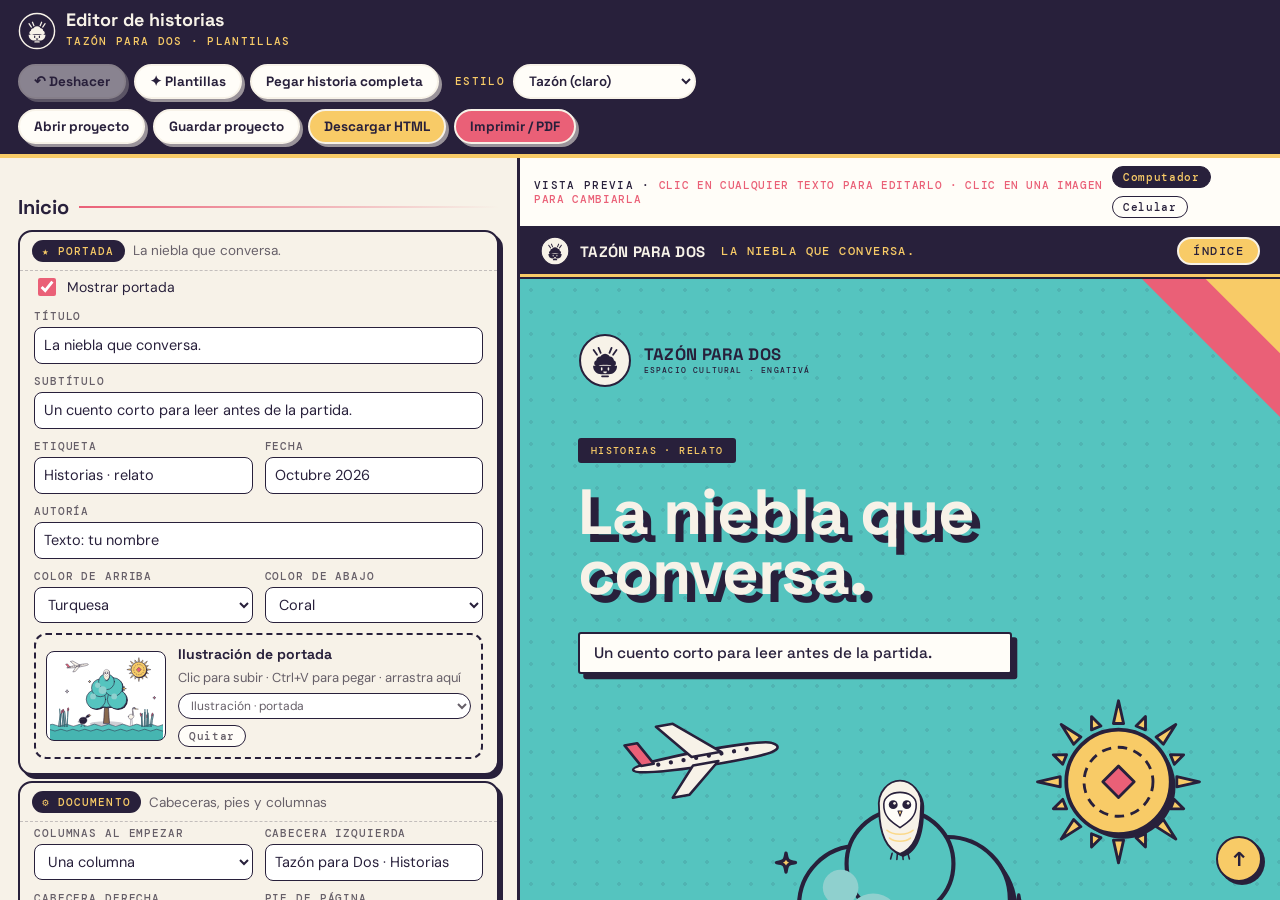
==== commit f2dd4199: "Editor: corrige añadir/quitar bloques, deshacer y edición del texto en la vista previa Co-Authored-B" ====
--- a/editor/index.html
+++ b/editor/index.html
@@ -83,7 +83,7 @@
 
 /* insertar y añadir */
 .insertar{display:flex;justify-content:center;height:22px;margin:0 0 6px}
-.insertar button{cursor:pointer;border:1.5px dashed var(--ink);background:transparent;border-radius:999px;font:500 11px 'DM Mono';letter-spacing:.1em;padding:0 12px;opacity:.25;text-transform:uppercase}
+.insertar button{cursor:pointer;border:1.5px dashed var(--ink);background:transparent;border-radius:999px;font:500 11px 'DM Mono';letter-spacing:.1em;padding:0 12px;opacity:.5;text-transform:uppercase}
 .insertar button:hover,.insertar button:focus{opacity:1;background:var(--sun);border-style:solid}
 .anadir{margin:18px 0;padding:14px;border:2px solid var(--ink);border-radius:14px;background:var(--ink);color:var(--cream);box-shadow:4px 4px 0 var(--coral)}
 .anadir h3,.ajustes h3{margin:0 0 10px;font:500 11px 'DM Mono',monospace;letter-spacing:.14em;text-transform:uppercase;color:var(--sun)}
@@ -125,6 +125,10 @@
   .cabecera .grupo .btn{flex:1 1 auto}
   html,body{overflow-x:hidden}
 }
+
+.btn:disabled{opacity:.45;cursor:default;transform:none}
+.vista-barra .pista{font:500 11px 'DM Mono',monospace;color:var(--coral);letter-spacing:.06em}
+@media (max-width:900px){.vista-barra .pista{display:none}}
 </style>
 </head>
 <body>
@@ -132,6 +136,7 @@
   <div class="marca-ed"><img id="sello-ed" alt=""><div><b>Editor de historias</b><span>Tazón para Dos · plantillas</span></div></div>
   <nav class="acciones">
     <div class="grupo">
+      <button class="btn" id="b-deshacer" title="Deshacer (Ctrl+Z)" disabled>↶ Deshacer</button>
       <button class="btn" id="b-plantillas" aria-haspopup="true">✦ Plantillas</button>
       <button class="btn" id="b-importar">Pegar historia completa</button>
     </div>
@@ -157,7 +162,7 @@
   <section class="editor" id="editor" aria-label="Bloques de la historia"></section>
   <section class="vista" aria-label="Vista previa">
     <div class="vista-barra">
-      <span>Vista previa</span>
+      <span>Vista previa · <b class="pista">clic en cualquier texto para editarlo · clic en una imagen para cambiarla</b></span>
       <div class="grupo">
         <button class="mini activa" data-ancho="100%">Computador</button>
         <button class="mini" data-ancho="400px">Celular</button>
@@ -565,9 +570,17 @@
   return out.join('\n');
 }
 const ref = b => b.img || '';
+// En la vista previa los campos vacíos muestran un texto guía, para poder hacer clic y escribir ahí.
+const GUIA = 'Escribe aquí…', GUIA_TITULO = 'Título';
 function aMarkdown(b, ancla) {
   const L = [];
-  if (ancla) L.push(`::: ancla ${b.id}`);
+  if (ancla) {
+    L.push(`::: ancla ${b.id}`);
+    const g = {};
+    for (const k of ['texto', 'popular', 'tinieblas']) if (k in b && !String(b[k]).trim()) g[k] = GUIA;
+    if (b.tipo === 'capitulo' && !String(b.titulo).trim()) g.titulo = GUIA_TITULO;
+    b = { ...b, ...g };
+  }
   const tit = (k, t) => t ? (k ? `# ${una(k)} | ${una(t)}` : `# ${una(t)}`) : '';
   switch (b.tipo) {
     case 'capitulo': L.push('', tit(b.kicker, b.titulo), '', parrafos(b.texto), ''); break;
@@ -718,17 +731,24 @@
 let vistaLista = false, ultBase = '', ultTema = '';
 function prepararVista() {
   vista.srcdoc = `<!doctype html><html lang="es"><head><meta charset="utf-8"><style>${fontCss()}</style><style id="base"></style><style id="tema"></style>` +
-    `<style>.ancla-editor{display:block;height:0;scroll-margin-top:70px}</style></head><body class="web"></body></html>`;
-  vista.addEventListener('load', () => { vistaLista = true; ultBase = ultTema = ''; actualizarVista(); }, { once: true });
+    `<style>.ancla-editor{display:block;height:0;scroll-margin-top:70px}` +
+    `[contenteditable]{cursor:text;border-radius:3px}` +
+    `[contenteditable]:hover{outline:1.5px dashed rgba(234,96,119,.85);outline-offset:3px}` +
+    `[contenteditable]:focus{outline:2.5px solid #55C4BF;outline-offset:3px}` +
+    `[data-guia]{opacity:.45;font-style:italic}` +
+    `img.img-editable{cursor:pointer} img.img-editable:hover{filter:brightness(.9)}</style></head><body class="web"></body></html>`;
+  vista.addEventListener('load', () => { vistaLista = true; ultBase = ultTema = ''; conectarVista(vista.contentDocument); actualizarVista(); }, { once: true });
 }
 function actualizarVista() {
   if (!vistaLista) return;
   const d = vista.contentDocument; if (!d || !d.getElementById('base')) return;
+  if (escribiendo(d.activeElement)) { pendienteVista = true; return; }  // no maquetar bajo el cursor
   const r = construir(true);
   if (r.base !== ultBase) { d.getElementById('base').textContent = r.base; ultBase = r.base; }
   if (r.tema !== ultTema) { d.getElementById('tema').textContent = r.tema; ultTema = r.tema; }
   const se = d.scrollingElement, y = se ? se.scrollTop : 0;
   d.body.innerHTML = r.html;
+  marcarEditables(d);
   if (se) se.scrollTop = y;
   d.querySelectorAll('a[href^="#"]').forEach(x => x.addEventListener('click', e => {
     e.preventDefault(); const t = d.getElementById(x.getAttribute('href').slice(1)); if (t) t.scrollIntoView({ behavior: 'smooth' });
@@ -737,6 +757,142 @@
 function irA(id) {
   const d = vista.contentDocument; const t = d && d.getElementById('ed-' + id);
   if (t) t.scrollIntoView({ behavior: 'smooth', block: 'start' });
+}
+
+/* ===================================================================== deshacer */
+const pila = [];
+function instantanea() {
+  pila.push(JSON.stringify({ ajustes: S.ajustes, bloques: S.bloques }));
+  if (pila.length > 50) pila.shift();
+  actualizarDeshacer();
+}
+function deshacer() {
+  const p = pila.pop();
+  if (!p) return aviso('No hay nada que deshacer');
+  const o = JSON.parse(p);
+  S.ajustes = o.ajustes; S.bloques = o.bloques; $('#s-tema').value = S.ajustes.tema;
+  pintar(); cambio(); actualizarDeshacer(); aviso('Deshecho');
+}
+function actualizarDeshacer() { const b = $('#b-deshacer'); if (b) b.disabled = !pila.length; }
+const escribiendo = el => !!el && (el.matches?.('input,textarea,select') || el.isContentEditable);
+document.addEventListener('keydown', e => {
+  if ((e.ctrlKey || e.metaKey) && !e.shiftKey && e.key.toLowerCase() === 'z' && !escribiendo(document.activeElement)) { e.preventDefault(); deshacer(); }
+});
+
+/* ===================================================================== editar el texto en la vista previa */
+// Cada texto de la vista se marca con su bloque (data-b) y su campo (data-f). Al escribir en la vista se
+// reconstruye el campo y se copia al formulario; al salir del texto se vuelve a maquetar (guiones, capitular…).
+const EDITABLES = 'p,li,h1,h2,h3,h4,figcaption,.kicker,.etiqueta,.cabeza b,.autor,.pie-banner';
+const MULTI = new Set(['texto', 'popular', 'tinieblas', 'contraTexto']);
+function campoDe(b, el) {
+  const t = b.tipo;
+  if (el.matches('header.capitulo h1, .portadilla h1')) return 'titulo';
+  if (el.matches('header.capitulo .kicker, .portadilla .kicker')) return 'kicker';
+  if (el.matches('figcaption, .pie-banner')) return 'pie';
+  if (t === 'recuadro') return el.matches('.etiqueta') ? 'titulo' : 'texto';
+  if (t === 'leyenda') {
+    if (el.matches('.cabeza b')) return 'titulo';
+    if (el.closest('.rotulo') || el.matches('.cabeza .etiqueta')) return null;
+    return el.closest('.panel.popular') ? 'popular' : el.closest('.panel.tinieblas') ? 'tinieblas' : null;
+  }
+  if (t === 'epigrafe') return el.matches('.autor') ? 'autor' : 'texto';
+  if (['capitulo', 'texto', 'apertura', 'cita'].includes(t)) return el.matches('.etiqueta,.autor') ? null : 'texto';
+  return null;
+}
+function marcarEditables(d) {
+  const libro = d.querySelector('main.libro'); if (!libro) return;
+  const fijos = [['.titulo-portada', 'titulo'], ['.subtitulo-portada', 'subtitulo'], ['.etiqueta-portada', 'etiqueta'],
+    ['.portada .creditos span:first-child', 'autoria'], ['.portada .creditos span:last-child', 'fecha'],
+    ['.contraportada .texto p', 'contraTexto'], ['.contraportada .creditos-final', 'creditos']];
+  for (const [sel, f] of fijos) libro.querySelectorAll(sel).forEach(el => { el.contentEditable = 'true'; el.dataset.b = '@'; el.dataset.f = f; });
+  let actual = null;
+  const tw = d.createTreeWalker(libro, NodeFilter.SHOW_ELEMENT);
+  for (let el = tw.nextNode(); el; el = tw.nextNode()) {
+    if (el.classList.contains('ancla-editor')) { actual = S.bloques.find(b => 'ed-' + b.id === el.id) || null; continue; }
+    if (!actual || el.closest('section.portada,section.contraportada,nav.indice')) continue;
+    if (el.tagName === 'IMG' && 'img' in actual) { el.dataset.b = actual.id; el.classList.add('img-editable'); el.title = 'Clic para cambiar la imagen'; continue; }
+    if (!el.matches(EDITABLES) || el.parentElement.closest('[data-f]')) continue;
+    const f = campoDe(actual, el); if (!f) continue;
+    el.contentEditable = 'true'; el.spellcheck = true; el.dataset.b = actual.id; el.dataset.f = f;
+    const txt = el.textContent.replace(/­/g, '').trim();
+    if ((txt === GUIA || (f === 'titulo' && txt === GUIA_TITULO)) && !String(actual[f] || '').trim()) el.dataset.guia = '1';
+  }
+}
+function lineasDe(el) {
+  const inl = n => {
+    if (n.nodeType === 3) return n.nodeValue;
+    if (n.nodeType !== 1) return '';
+    if (n.tagName === 'BR') return '\n';
+    const dentro = [...n.childNodes].map(inl).join('');
+    if (!dentro.trim()) return dentro;
+    switch (n.tagName) {
+      case 'STRONG': case 'B': return `**${dentro}**`;
+      case 'EM': case 'I': return `*${dentro}*`;
+      case 'CODE': return '`' + dentro + '`';
+      case 'A': return `[${dentro}](${n.getAttribute('href') || ''})`;
+      case 'DIV': case 'P': return '\n' + dentro + '\n';
+      default: return dentro;
+    }
+  };
+  return [...el.childNodes].map(inl).join('').split('\n')
+    .map(l => l.replace(/­/g, '').replace(/ /g, ' ').replace(/\s+/g, ' ').trim()).filter(Boolean);
+}
+function valorCampo(d, id, f, el) {
+  if (!MULTI.has(f)) return lineasDe(el).join(' ');
+  const L = [];
+  for (const x of d.querySelectorAll(`[data-b="${id}"][data-f="${f}"]`)) {
+    let pre = '';
+    if (x.tagName === 'LI') pre = x.parentElement.tagName === 'OL' ? '1. ' : '- ';
+    else if (/^H[2-4]$/.test(x.tagName)) pre = '#'.repeat(+x.tagName[1]) + ' ';
+    else if (x.tagName === 'P' && x.closest('blockquote:not(.destacada)')) pre = '> ';
+    lineasDe(x).forEach((l, k) => L.push((k === 0 || pre === '> ' ? pre : '') + l));
+  }
+  return L.join('\n');
+}
+function sincronizarFormulario(id, f, v) {
+  const tarjetaEl = id === '@' ? $$('.tarjeta.fija').find(t => t.querySelector(`[data-k="${f}"]`)) : document.querySelector(`.tarjeta[data-id="${id}"]`);
+  const campoEl = tarjetaEl?.querySelector(`[data-k="${f}"]`);
+  if (campoEl && campoEl !== document.activeElement) campoEl.value = v;
+  const b = S.bloques.find(x => x.id === id); if (b) resumir(b);
+}
+let pendienteVista = false;
+function conectarVista(d) {
+  d.addEventListener('input', e => {
+    const el = e.target.closest?.('[data-f]'); if (!el) return;
+    const id = el.dataset.b, f = el.dataset.f, v = valorCampo(d, id, f, el);
+    if (id === '@') S.ajustes[f] = v;
+    else { const b = S.bloques.find(x => x.id === id); if (!b) return; b[f] = v; }
+    pendienteVista = true;
+    sincronizarFormulario(id, f, v);
+    clearTimeout(tGuardar); tGuardar = setTimeout(guardarLocal, 900);
+  });
+  d.addEventListener('focusin', e => {
+    const el = e.target.closest?.('[data-f]'); if (!el) return;
+    if (el.dataset.b !== '@') activar(el.dataset.b, true);
+    if (el.dataset.guia) { el.textContent = ''; delete el.dataset.guia; }
+    if (!pendienteVista) instantanea();
+  });
+  d.addEventListener('focusout', () => setTimeout(() => {
+    if (escribiendo(d.activeElement)) return;  // pasó a otro texto de la vista: se maqueta al salir del todo
+    if (pendienteVista) { pendienteVista = false; actualizarVista(); }
+  }, 120));
+  d.addEventListener('keydown', e => {
+    const el = e.target.closest?.('[data-f]'); if (!el) return;
+    if (e.key === 'Escape') { el.blur(); return; }
+    if (e.key === 'Enter' && !MULTI.has(el.dataset.f)) { e.preventDefault(); el.blur(); }
+    if ((e.ctrlKey || e.metaKey) && ['b', 'i'].includes(e.key.toLowerCase())) { e.preventDefault(); d.execCommand(e.key.toLowerCase() === 'b' ? 'bold' : 'italic'); }
+  });
+  d.addEventListener('paste', e => {
+    const el = e.target.closest?.('[data-f]'); if (!el) return;
+    e.preventDefault();  // solo texto: el formato pegado de otra app rompería la plantilla
+    d.execCommand('insertText', false, e.clipboardData.getData('text/plain'));
+  });
+  d.addEventListener('click', e => {
+    const img = e.target.closest?.('img.img-editable'); if (!img) return;
+    const b = S.bloques.find(x => x.id === img.dataset.b); if (!b) return;
+    activar(b.id, true);
+    destinoArchivo = { set: v => { b.img = v; } }; $('#f-imagen').click();
+  });
 }
 
 /* ===================================================================== guardado (IndexedDB) */
@@ -790,7 +946,7 @@
   try {
     const d = await prepararImagen(archivo);
     const id = 'i' + Date.now().toString(36) + Math.random().toString(36).slice(2, 5);
-    S.imgs[id] = d; destino.set('img:' + id);
+    instantanea(); S.imgs[id] = d; destino.set('img:' + id);
     limpiarImagenes(); pintar(); cambio(); aviso('Imagen lista');
   } catch (e) { aviso('No pude leer esa imagen'); }
 }
@@ -798,6 +954,7 @@
   const usadas = new Set();
   const ver = v => { if (typeof v === 'string' && v.startsWith('img:')) usadas.add(v.slice(4)); };
   S.bloques.forEach(b => ver(b.img)); ver(S.ajustes.portadaImg);
+  for (const p of pila) for (const m of p.matchAll(/img:([a-z0-9]+)/g)) usadas.add(m[1]);
   for (const id of Object.keys(S.imgs)) if (!usadas.has(id)) { delete S.imgs[id]; if (urlsVista[id]) { URL.revokeObjectURL(urlsVista[id]); delete urlsVista[id]; } }
 }
 let destinoArchivo = null;
@@ -813,7 +970,7 @@
   const destino = { set };
   const src = valor ? resolver(true)(valor) : '';
   const mini = h('div', { class: 'mini-img', style: src ? `background-image:url("${src}")` : null }, src ? '' : '＋');
-  const sel = h('select', { 'aria-label': 'Usar una imagen de la marca', onchange: e => { if (e.target.value) { set('marca:' + e.target.value); limpiarImagenes(); pintar(); cambio(); } } },
+  const sel = h('select', { 'aria-label': 'Usar una imagen de la marca', onchange: e => { if (e.target.value) { instantanea(); set('marca:' + e.target.value); limpiarImagenes(); pintar(); cambio(); } } },
     h('option', { value: '' }, 'o usa una de la marca…'),
     NOMBRES_MARCA.map(k => h('option', { value: k, selected: valor === 'marca:' + k }, etiquetaMarca(k))));
   const slot = h('div', { class: 'slot', tabindex: '0', title: 'Clic para subir, Ctrl+V para pegar, o arrastra una imagen' },
@@ -822,7 +979,7 @@
       h('b', {}, etiqueta || 'Imagen'),
       h('span', {}, 'Clic para subir · Ctrl+V para pegar · arrastra aquí'),
       h('div', { class: 'fila' }, sel,
-        valor ? h('button', { class: 'mini', type: 'button', onclick: e => { e.stopPropagation(); set(''); limpiarImagenes(); pintar(); cambio(); } }, 'Quitar') : null)));
+        valor ? h('button', { class: 'mini', type: 'button', onclick: e => { e.stopPropagation(); instantanea(); set(''); limpiarImagenes(); pintar(); cambio(); } }, 'Quitar') : null)));
   slot._destino = destino;
   slot.addEventListener('click', e => { if (e.target.closest('select,button')) return; destinoArchivo = destino; $('#f-imagen').click(); });
   slot.addEventListener('keydown', e => { if (e.key === 'Enter' || e.key === ' ') { e.preventDefault(); destinoArchivo = destino; $('#f-imagen').click(); } });
@@ -847,7 +1004,7 @@
   if (b && 'img' in b) return ponerImagen({ set: v => { b.img = v; } }, f);
   const nb = bloque('imagen');
   const i = b ? S.bloques.indexOf(b) + 1 : S.bloques.length;
-  S.bloques.splice(i, 0, nb); activo = nb.id;
+  instantanea(); S.bloques.splice(i, 0, nb); activo = nb.id;
   ponerImagen({ set: v => { nb.img = v; } }, f);
 });
 
@@ -867,11 +1024,11 @@
       h('input', { type: 'range', min: o.min, max: o.max, step: o.paso || 1, value: obj[k], oninput: e => { out.textContent = e.target.value + (o.suf || ''); set(+e.target.value); } }), out));
   }
   if (tipo === 'area') {
-    const ta = h('textarea', { class: o.corta ? 'corta' : null, placeholder: o.ph || '', spellcheck: 'true', oninput: e => { set(e.target.value); resumir(obj); } });
+    const ta = h('textarea', { 'data-k': k, class: o.corta ? 'corta' : null, placeholder: o.ph || '', spellcheck: 'true', oninput: e => { set(e.target.value); resumir(obj); } });
     ta.value = obj[k] || '';
     return h('label', { class: cls }, label, ta);
   }
-  return h('label', { class: cls }, label, h('input', { type: 'text', value: obj[k] || '', placeholder: o.ph || '', oninput: e => { set(e.target.value); resumir(obj); } }));
+  return h('label', { class: cls }, label, h('input', { type: 'text', 'data-k': k, value: obj[k] || '', placeholder: o.ph || '', oninput: e => { set(e.target.value); resumir(obj); } }));
 }
 function resumenDe(b) {
   const t = b.titulo || b.texto || b.pie || b.popular || '';
@@ -884,30 +1041,34 @@
 const plegados = new Set();
 function tarjeta(b, i) {
   const T = TIPOS[b.tipo];
-  const mover = d => { const j = i + d; if (j < 0 || j >= S.bloques.length) return; [S.bloques[i], S.bloques[j]] = [S.bloques[j], S.bloques[i]]; pintar(); cambio(); };
+  const mover = d => { const j = i + d; if (j < 0 || j >= S.bloques.length) return; instantanea(); [S.bloques[i], S.bloques[j]] = [S.bloques[j], S.bloques[i]]; pintar(); cambio(); };
   const ctl = (txt, title, fn, cls) => h('button', { class: 'ic' + (cls ? ' ' + cls : ''), type: 'button', title, 'aria-label': title, onclick: e => { e.stopPropagation(); fn(); } }, txt);
   const el = h('section', { class: 'tarjeta' + (plegados.has(b.id) ? ' plegada' : '') + (activo === b.id ? ' activa' : ''), 'data-id': b.id },
     h('header', { onclick: () => { plegados.has(b.id) ? plegados.delete(b.id) : plegados.add(b.id); el.classList.toggle('plegada'); activar(b.id); } },
       h('span', { class: 'tipo' }, T.ico + ' ' + T.n), h('span', { class: 'resumen' }, resumenDe(b)),
       h('span', { class: 'ctl' },
         ctl('↑', 'Subir', () => mover(-1)), ctl('↓', 'Bajar', () => mover(1)),
-        ctl('⧉', 'Duplicar', () => { const c = { ...structuredClone(b), id: nuevoId() }; S.bloques.splice(i + 1, 0, c); pintar(); cambio(); }),
-        ctl('✕', 'Borrar', () => { S.bloques.splice(i, 1); limpiarImagenes(); pintar(); cambio(); aviso('Bloque borrado'); }, 'borrar'))),
-    T.campos.length ? h('div', { class: 'campos' }, T.campos.map(c => campo(b, c)), b.tipo === 'imagen' ? null : null) : null);
+        ctl('⧉', 'Duplicar', () => { instantanea(); const c = { ...structuredClone(b), id: nuevoId() }; S.bloques.splice(i + 1, 0, c); activo = c.id; pintar(); cambio(); aviso('Bloque duplicado'); }),
+        ctl('✕', 'Borrar', () => { instantanea(); S.bloques.splice(i, 1); if (activo === b.id) activo = null; pintar(); cambio(); aviso('Bloque borrado · «Deshacer» o Ctrl+Z lo recupera'); }, 'borrar'))),
+    T.campos.length ? h('div', { class: 'campos' }, T.campos.map(c => campo(b, c))) : h('div', { class: 'campos' }, h('p', { class: 'ayuda' }, T.d)));
   el.addEventListener('focusin', () => activar(b.id));
   return el;
 }
-function activar(id) {
+function activar(id, desdeVista = false) {
   if (activo === id) return;
   activo = id;
   $$('.tarjeta[data-id]').forEach(t => t.classList.toggle('activa', t.dataset.id === id));
-  irA(id);
+  if (desdeVista) document.querySelector(`.tarjeta[data-id="${id}"]`)?.scrollIntoView({ block: 'nearest', behavior: 'smooth' });
+  else irA(id);
 }
 function insertador(pos) {
   return h('div', { class: 'insertar' }, h('button', { type: 'button', onclick: e => abrirMenuBloques(e.currentTarget, pos) }, '+ insertar aquí'));
 }
 function agregar(tipo, pos = S.bloques.length) {
-  const b = bloque(tipo); S.bloques.splice(pos, 0, b); activo = b.id; pintar(); cambio();
+  instantanea();
+  const b = bloque(tipo); S.bloques.splice(pos, 0, b); activo = b.id; plegados.delete(b.id); pintar(); cambio();
+  aviso(TIPOS[tipo].n + ' añadido');
+  setTimeout(() => irA(b.id), 400);
   requestAnimationFrame(() => { const t = document.querySelector(`[data-id="${b.id}"]`); if (t) { t.scrollIntoView({ block: 'center', behavior: 'smooth' }); t.querySelector('textarea,input[type=text],.slot')?.focus({ preventScroll: true }); } });
 }
 
@@ -937,7 +1098,8 @@
 }
 function pintar() {
   const ed = $('#editor'), y = ed.scrollTop;
-  ed.replaceChildren(
+  // replaceChildren no aplana listas: sin .flat() las tarjetas de bloque no se dibujaban.
+  ed.replaceChildren(...[
     h('h2', { class: 'seccion' }, 'Inicio'),
     fija('Portada', '★', A_PORTADA, 'portada'),
     fija('Documento', '⚙', A_DOC, 'doc'),
@@ -948,7 +1110,7 @@
     h('div', { class: 'anadir' }, h('h3', {}, 'Añadir bloque'),
       h('div', { class: 'botones' }, Object.entries(TIPOS).map(([t, T]) => h('button', { class: 'btn', type: 'button', title: T.d, onclick: () => agregar(t) }, T.ico + ' ' + T.n)))),
     h('h2', { class: 'seccion' }, 'Final'),
-    fija('Contraportada', '◆', A_CONTRA, 'contra'));
+    fija('Contraportada', '◆', A_CONTRA, 'contra')].flat(Infinity).filter(Boolean));
   ed.scrollTop = y;
 }
 
@@ -1030,7 +1192,8 @@
 };
 function usarPlantilla(k) {
   const p = PLANTILLAS[k].f();
-  S = { v: 1, ajustes: p.ajustes, bloques: p.bloques, imgs: {} };
+  instantanea();
+  S = { v: 1, ajustes: p.ajustes, bloques: p.bloques, imgs: S.imgs };
   activo = null; plegados.clear(); $('#s-tema').value = S.ajustes.tema;
   pintar(); cambio(); vista.contentDocument?.scrollingElement?.scrollTo(0, 0);
   aviso('Plantilla «' + PLANTILLAS[k].n + '» lista: cambia los textos y las imágenes');
@@ -1039,19 +1202,10 @@
   const m = $('#menu-plantillas');
   m.replaceChildren(...Object.entries(PLANTILLAS).map(([k, p]) => h('button', { type: 'button', onclick: () => {
     cerrarMenus();
-    if (S.bloques.length && !confirmarReemplazo()) return;
     usarPlantilla(k);
   } }, h('b', {}, p.n), h('span', {}, p.d))));
   posicionar(m, e.currentTarget);
 });
-let ultimoAvisoReemplazo = 0;
-function confirmarReemplazo() {
-  // Sin diálogos del navegador: la primera vez avisa, la segunda (en 5 s) reemplaza.
-  if (Date.now() - ultimoAvisoReemplazo < 5000) return true;
-  ultimoAvisoReemplazo = Date.now();
-  aviso('Esto reemplaza tu historia actual. Guárdala antes, o elige la plantilla otra vez para continuar.');
-  return false;
-}
 
 /* ===================================================================== pegar historia completa */
 const modal = $('#modal-importar');
@@ -1074,7 +1228,8 @@
     }
   }
   nuevos.forEach(b => { b.texto = b.texto.replace(/\n{2,}/g, '\n').trim(); });
-  if ($('#c-reemplazar').checked) { S.bloques = nuevos; limpiarImagenes(); } else S.bloques.push(...nuevos);
+  instantanea();
+  if ($('#c-reemplazar').checked) S.bloques = nuevos; else S.bloques.push(...nuevos);
   modal.hidden = true; $('#t-importar').value = '';
   pintar(); cambio();
   aviso(`${nuevos.filter(b => b.tipo === 'capitulo').length} capítulos creados`);
@@ -1133,6 +1288,8 @@
     const p = PLANTILLAS.corta.f(); S = { v: 1, ajustes: p.ajustes, bloques: p.bloques, imgs: {} };
   }
   $('#s-tema').value = S.ajustes.tema;
+  $('#b-deshacer').addEventListener('click', deshacer);
+  actualizarDeshacer();
   pintar(); prepararVista();
 })();
 </script>
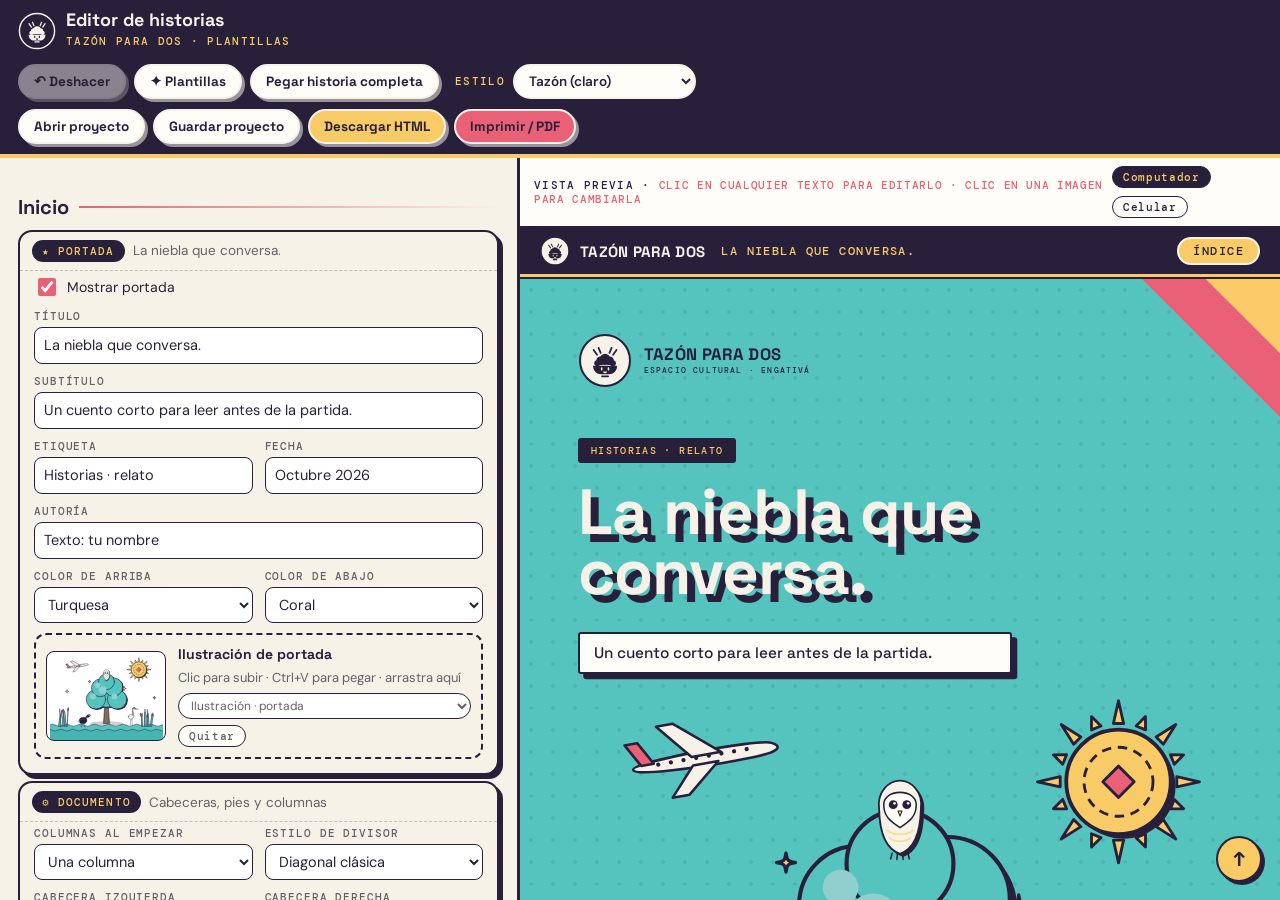
==== commit 54dce057: "Editor y plantilla: estilos de divisor (cinta, destellos, dados, luna, greca…) Co-Authored-By: Claud" ====
--- a/editor/index.html
+++ b/editor/index.html
@@ -185,7 +185,7 @@
 <input type="file" id="f-proyecto" accept=".json,application/json" hidden>
 <input type="file" id="f-imagen" accept="image/*" hidden>
 <div class="aviso" id="aviso" role="status" aria-live="polite"></div>
-<script>window.R={"fontcss": "\n@font-face{font-family:'Space Grotesk';src:url('__FUENTES__/SpaceGrotesk-Medium.ttf');font-weight:500}\n@font-face{font-family:'Space Grotesk';src:url('__FUENTES__/SpaceGrotesk-Bold.ttf');font-weight:700}\n@font-face{font-family:'DM Sans';src:url('__FUENTES__/DMSans-Regular.ttf');font-weight:400}\n@font-face{font-family:'DM Sans';src:url('__FUENTES__/DMSans-SemiBold.ttf');font-weight:600}\n@font-face{font-family:'DM Sans';src:url('__FUENTES__/DMSans-Bold.ttf');font-weight:700}\n@font-face{font-family:'DM Sans';src:url('__FUENTES__/DMSans-Italic.ttf');font-weight:400;font-style:italic}\n@font-face{font-family:'DM Sans';src:url('__FUENTES__/DMSans-SemiBoldItalic.ttf');font-weight:600;font-style:italic}\n@font-face{font-family:'DM Mono';src:url('__FUENTES__/DMMono-Regular.ttf');font-weight:400}\n@font-face{font-family:'DM Mono';src:url('__FUENTES__/DMMono-Medium.ttf');font-weight:500}\n\n", "css": ":root{--mm:1mm;--ink:#28203B;--teal:#55C4BF;--coral:#EA6077;--sun:#F8CB67;--cream:#F7F2E8;--paper:#FFFDF8;--muted:#665F68;\n  --sombra:1.6mm 1.6mm 0 rgba(40,32,59,.18);--sombra-dura:1.4mm 1.4mm 0 #28203B}\n\n@page{size:A4;margin:20mm 17mm 17mm 17mm;background:#FFFDF8;\n  @top-left{content:\"__CAB_IZQ__\";font:500 6.6pt 'DM Mono';letter-spacing:.12em;text-transform:uppercase;color:#28203B;\n    vertical-align:bottom;padding-bottom:2.2mm;border-bottom:1.3pt solid #28203B}\n  @top-center{content:\"\";border-bottom:1.3pt solid #28203B}\n  @top-right{content:\"__CAB_DER__\";font:500 6.6pt 'DM Mono';letter-spacing:.12em;text-transform:uppercase;color:#665F68;\n    vertical-align:bottom;text-align:right;padding-bottom:2.2mm;border-bottom:1.3pt solid #28203B}\n  @top-right-corner{content:\"\";background:url(\"data:image/svg+xml;utf8,<svg xmlns='http://www.w3.org/2000/svg' viewBox='0 0 100 100' preserveAspectRatio='none'> <path d='M0 0H100V100Z' fill='%23EA6077'/><path d='M46 0H100V54Z' fill='%23F8CB67'/><\/svg>\") no-repeat;background-size:100% 100%}\n  @bottom-center{content:\"__PIE__\";font:400 6.4pt 'DM Mono';letter-spacing:.12em;text-transform:uppercase;color:#665F68;vertical-align:middle}\n}\n@page :right{\n  @bottom-right{content:counter(page);width:11mm;font:700 8.5pt 'Space Grotesk';color:#28203B;text-align:center;vertical-align:middle;\n    background:url(\"data:image/svg+xml;utf8,<svg xmlns='http://www.w3.org/2000/svg' viewBox='0 0 100 100'> <path d='M50 6 88 28V72L50 94 12 72V28Z' fill='%23F8CB67' stroke='%2328203B' stroke-width='7' stroke-linejoin='round'/><\/svg>\") center/10mm 10mm no-repeat}\n  @bottom-left{content:\"\";width:11mm;background:url(\"data:image/svg+xml;utf8,<svg xmlns='http://www.w3.org/2000/svg' viewBox='-50 -50 100 100'> <path d='M0,-50 C6,-10 10,-6 50,0 C10,6 6,10 0,50 C-6,10 -10,6 -50,0 C-10,-6 -6,-10 0,-50 Z' fill='%23EA6077'/><\/svg>\") left center/4mm 4mm no-repeat}\n}\n@page :left{\n  @bottom-left{content:counter(page);width:11mm;font:700 8.5pt 'Space Grotesk';color:#28203B;text-align:center;vertical-align:middle;\n    background:url(\"data:image/svg+xml;utf8,<svg xmlns='http://www.w3.org/2000/svg' viewBox='0 0 100 100'> <path d='M50 6 88 28V72L50 94 12 72V28Z' fill='%23F8CB67' stroke='%2328203B' stroke-width='7' stroke-linejoin='round'/><\/svg>\") center/10mm 10mm no-repeat}\n  @bottom-right{content:\"\";width:11mm;background:url(\"data:image/svg+xml;utf8,<svg xmlns='http://www.w3.org/2000/svg' viewBox='-50 -50 100 100'> <path d='M0,-50 C6,-10 10,-6 50,0 C10,6 6,10 0,50 C-6,10 -10,6 -50,0 C-10,-6 -6,-10 0,-50 Z' fill='%23EA6077'/><\/svg>\") right center/4mm 4mm no-repeat}\n}\n@page portada { margin:0; @top-left{content:none;border:0;background:none} @top-center{content:none;border:0} @top-right{content:none;border:0} @top-right-corner{content:none;background:none} @bottom-left{content:none;background:none} @bottom-center{content:none} @bottom-right{content:none;background:none} }\n@page portada:left { margin:0; @top-left{content:none;border:0;background:none} @top-center{content:none;border:0} @top-right{content:none;border:0} @top-right-corner{content:none;background:none} @bottom-left{content:none;background:none} @bottom-center{content:none} @bottom-right{content:none;background:none} }\n@page portada:right { margin:0; @top-left{content:none;border:0;background:none} @top-center{content:none;border:0} @top-right{content:none;border:0} @top-right-corner{content:none;background:none} @bottom-left{content:none;background:none} @bottom-center{content:none} @bottom-right{content:none;background:none} }\n@page sangre { margin:0; @top-left{content:none;border:0;background:none} @top-center{content:none;border:0} @top-right{content:none;border:0} @top-right-corner{content:none;background:none} @bottom-left{content:none;background:none} @bottom-center{content:none} @bottom-right{content:none;background:none} }\n@page sangre:left { margin:0; @top-left{content:none;border:0;background:none} @top-center{content:none;border:0} @top-right{content:none;border:0} @top-right-corner{content:none;background:none} @bottom-left{content:none;background:none} @bottom-center{content:none} @bottom-right{content:none;background:none} }\n@page sangre:right { margin:0; @top-left{content:none;border:0;background:none} @top-center{content:none;border:0} @top-right{content:none;border:0} @top-right-corner{content:none;background:none} @bottom-left{content:none;background:none} @bottom-center{content:none} @bottom-right{content:none;background:none} }\n@page contraportada { margin:0; @top-left{content:none;border:0;background:none} @top-center{content:none;border:0} @top-right{content:none;border:0} @top-right-corner{content:none;background:none} @bottom-left{content:none;background:none} @bottom-center{content:none} @bottom-right{content:none;background:none} }\n@page contraportada:left { margin:0; @top-left{content:none;border:0;background:none} @top-center{content:none;border:0} @top-right{content:none;border:0} @top-right-corner{content:none;background:none} @bottom-left{content:none;background:none} @bottom-center{content:none} @bottom-right{content:none;background:none} }\n@page contraportada:right { margin:0; @top-left{content:none;border:0;background:none} @top-center{content:none;border:0} @top-right{content:none;border:0} @top-right-corner{content:none;background:none} @bottom-left{content:none;background:none} @bottom-center{content:none} @bottom-right{content:none;background:none} }\n@page apertura { margin:0 0 17mm 0; @top-left{content:none;border:0;background:none} @top-center{content:none;border:0} @top-right{content:none;border:0} @top-right-corner{content:none;background:none} }\n@page apertura:left { margin:0 0 17mm 0; @top-left{content:none;border:0;background:none} @top-center{content:none;border:0} @top-right{content:none;border:0} @top-right-corner{content:none;background:none} @bottom-left{width:28mm;background-origin:content-box;background-clip:content-box;padding-left:17mm} @bottom-right{width:28mm;padding-right:17mm;background-origin:content-box} }\n@page apertura:right { margin:0 0 17mm 0; @top-left{content:none;border:0;background:none} @top-center{content:none;border:0} @top-right{content:none;border:0} @top-right-corner{content:none;background:none} @bottom-right{width:28mm;background-origin:content-box;background-clip:content-box;padding-right:17mm} @bottom-left{width:28mm;padding-left:17mm;background-origin:content-box} }\n\n*{box-sizing:border-box;-webkit-print-color-adjust:exact;print-color-adjust:exact}\nhtml,body{margin:0;padding:0;background:#FFFDF8;color:#28203B}\nbody{font:400 9.4pt/1.5 'DM Sans',sans-serif;font-kerning:normal;orphans:2;widows:2}\np{margin:0 0 .55em;text-align:justify;hyphens:auto;-webkit-hyphens:auto}\np+p{text-indent:1.1em}\na{color:#28203B;text-decoration-color:#55C4BF;text-decoration-thickness:1.2pt}\nstrong{font-weight:700} em{font-style:italic}\ncode{font:400 .9em 'DM Mono'}\nul,ol{margin:0 0 .7em;padding-left:1.2em} li{margin:.15em 0}\nul li::marker{content:\"✦  \";color:#EA6077;font-size:.8em}\n\n/* --- flujo y columnas ------------------------------------------------------------- */\n.flujo{display:block}\n.flujo:empty{display:none}\n.nueva-pagina{break-before:page}\n.cols-2{column-count:2;column-gap:7mm;column-rule:.6pt dotted rgba(40,32,59,.35);column-fill:balance}\n.cols-3{column-count:3;column-gap:6mm;column-rule:.6pt dotted rgba(40,32,59,.35)}\n.salto{break-after:page;height:0}\n.cabeza-capitulo{break-after:avoid;break-inside:avoid}\n.cabeza-capitulo header.capitulo{margin-bottom:5mm}\n\n/* --- títulos ------------------------------------------------------------------------ */\nheader.capitulo{column-span:all;margin:0 0 6mm;padding-top:1mm;break-after:avoid}\nheader.capitulo .kicker{display:inline-block;font:500 7pt 'DM Mono';letter-spacing:.14em;text-transform:uppercase;\n  background:#28203B;color:#F8CB67;padding:1.1mm 2.6mm;border-radius:999px;margin-bottom:2.5mm}\nh1{font:700 25pt/1.02 'Space Grotesk';margin:0;letter-spacing:-.01em;text-shadow:.9mm .9mm 0 #55C4BF}\nh2{font:700 12.5pt/1.15 'Space Grotesk';margin:1.1em 0 .5em;break-after:avoid;padding-bottom:1.2mm;\n  background:linear-gradient(#EA6077,#EA6077) left bottom/14mm 1.4pt no-repeat}\nh3{font:500 7.6pt 'DM Mono';letter-spacing:.12em;text-transform:uppercase;margin:1em 0 .4em;color:#28203B;break-after:avoid}\nh4{font:700 9.6pt 'DM Sans';margin:.8em 0 .3em;break-after:avoid}\nh2+p,h3+p,h4+p{text-indent:0}\np.capitular{text-indent:0}\np.capitular::first-letter{float:left;font:700 33pt/0.86 'Space Grotesk';color:#EA6077;text-shadow:.8mm .8mm 0 #28203B;\n  padding:.6mm 1.6mm 0 0;margin-top:.4mm}\n\n/* --- ornamentos --------------------------------------------------------------------- */\n.divisor{height:6.5mm;margin:4mm 0 5mm;background:url(\"data:image/svg+xml;utf8,<svg xmlns='http://www.w3.org/2000/svg' viewBox='0 0 400 24' preserveAspectRatio='none'> <path d='M0 20 L400 8 L400 13 L0 25Z' fill='%2355C4BF'/><path d='M0 15 L400 3 L400 7 L0 19Z' fill='%23F8CB67'/> <path d='M0 21.5 L400 9.5' stroke='%2328203B' stroke-width='1.6' fill='none'/><\/svg>\") center/100% 100% no-repeat;position:relative;break-after:avoid}\n.divisor::after{content:\"\";position:absolute;left:50%;top:50%;width:5mm;height:5mm;transform:translate(-50%,-62%);\n  background:url(\"data:image/svg+xml;utf8,<svg xmlns='http://www.w3.org/2000/svg' viewBox='-50 -50 100 100'> <path d='M0,-50 C6,-10 10,-6 50,0 C10,6 6,10 0,50 C-6,10 -10,6 -50,0 C-10,-6 -6,-10 0,-50 Z' fill='%23EA6077'/><\/svg>\") center/contain no-repeat}\n.cols-2 .divisor,.cols-3 .divisor{column-span:all}\n\n/* --- figuras -------------------------------------------------------------------------- */\nfigure{margin:2mm 0 4mm;break-inside:avoid}\nfigure img{display:block;width:100%;height:auto;border:1.6pt solid #28203B;border-radius:3mm;box-shadow:var(--sombra);background:#F7F2E8}\nfigure.recorte img{height:var(--alto,60mm);object-fit:cover}\nfigure.sin-marco img{border:0;box-shadow:none;border-radius:0;background:none}\nfigcaption{font:400 6.5pt/1.4 'DM Mono';letter-spacing:.08em;text-transform:uppercase;color:#665F68;margin-top:2.4mm;\n  padding-left:4.4mm;background:url(\"data:image/svg+xml;utf8,<svg xmlns='http://www.w3.org/2000/svg' viewBox='-50 -50 100 100'> <path d='M0,-50 C6,-10 10,-6 50,0 C10,6 6,10 0,50 C-6,10 -10,6 -50,0 C-10,-6 -6,-10 0,-50 Z' fill='%23EA6077'/><\/svg>\") left .2mm/2.8mm 2.8mm no-repeat}\nfigure.ancha{column-span:all;margin:3mm 0 5mm}\nfigure.flotante{width:44%;margin:1mm 0 3mm}\nfigure.flotante.derecha{float:right;margin-left:4mm}\nfigure.flotante.izquierda{float:left;margin-right:4mm}\nblockquote.destacada,aside.recuadro,aside.leyenda,header.capitulo,.divisor,.epigrafe{clear:both}\n\n/* --- recuadros, epígrafes y citas ----------------------------------------------------- */\naside.recuadro{background:#F7F2E8;background-image:radial-gradient(rgba(40,32,59,.10) 1.6px, transparent 1.7px) 0 0 / 22px 22px;border:1.6pt solid #28203B;border-radius:4mm;padding:4.5mm 4.5mm 3mm;\n  margin:4mm 0 5mm;box-shadow:var(--sombra);break-inside:avoid;font-size:8.6pt;line-height:1.45;position:relative}\naside.recuadro.ancho{column-span:all}\naside.recuadro p{text-align:left;text-indent:0;hyphens:manual}\naside.recuadro .etiqueta{display:inline-block;font:500 7pt 'DM Mono';letter-spacing:.13em;text-transform:uppercase;\n  padding:1.1mm 2.6mm;border:1.3pt solid #28203B;border-radius:999px;margin:-1mm 0 2.6mm;background:#55C4BF;box-shadow:.8mm .8mm 0 #28203B}\naside.c-coral .etiqueta{background:#EA6077} aside.c-sol .etiqueta{background:#F8CB67}\naside.c-tinta{background-color:#28203B;background-image:radial-gradient(rgba(247,242,232,.09) 1.6px, transparent 1.7px) 0 0 / 22px 22px;color:#F7F2E8}\naside.c-tinta .etiqueta{background:#F8CB67;color:#28203B;border-color:#F8CB67}\naside.recuadro h2,aside.recuadro h3{margin-top:.4em}\naside.recuadro ul{padding-left:1.1em}\n.epigrafe{column-span:all;margin:0 0 6mm;padding:1mm 0 1mm 9mm;position:relative;max-width:150mm}\n.cols-2 .epigrafe{column-span:none;max-width:none}\n.epigrafe::before{content:\"“\";position:absolute;left:0;top:-3mm;font:700 30pt 'Space Grotesk';color:#EA6077}\n.epigrafe p{font-style:italic;font-size:10.2pt;line-height:1.45;text-align:left;text-indent:0}\n.epigrafe .autor{font:500 6.8pt 'DM Mono';letter-spacing:.12em;text-transform:uppercase;color:#665F68;margin-top:1.5mm}\n.epigrafe .autor::before{content:\"— \"}\nblockquote{margin:0 0 .8em;padding-left:4mm;border-left:2pt solid #F8CB67}\nblockquote.destacada{border:0;padding:5mm 1mm 4mm;margin:4mm 0 5mm;break-inside:avoid;position:relative;\n  background:url(\"data:image/svg+xml;utf8,<svg xmlns='http://www.w3.org/2000/svg' viewBox='0 0 400 24' preserveAspectRatio='none'> <path d='M0 20 L400 8 L400 13 L0 25Z' fill='%2355C4BF'/><path d='M0 15 L400 3 L400 7 L0 19Z' fill='%23F8CB67'/> <path d='M0 21.5 L400 9.5' stroke='%2328203B' stroke-width='1.6' fill='none'/><\/svg>\") top/100% 4.5mm no-repeat,url(\"data:image/svg+xml;utf8,<svg xmlns='http://www.w3.org/2000/svg' viewBox='0 0 400 24' preserveAspectRatio='none'> <path d='M0 20 L400 8 L400 13 L0 25Z' fill='%2355C4BF'/><path d='M0 15 L400 3 L400 7 L0 19Z' fill='%23F8CB67'/> <path d='M0 21.5 L400 9.5' stroke='%2328203B' stroke-width='1.6' fill='none'/><\/svg>\") bottom/100% 4.5mm no-repeat}\nblockquote.destacada.ancho{column-span:all;padding:6mm 12mm 5mm}\nblockquote.destacada p{font:500 13pt/1.25 'Space Grotesk';text-align:left;text-indent:0;margin:.8mm 0}\nblockquote.destacada p:last-child{margin-bottom:0}\n\n/* --- leyendas: versión popular frente a versión del Mundo de Tinieblas ------------------ */\naside.leyenda{border:1.6pt solid #28203B;border-radius:4mm;box-shadow:var(--sombra);margin:4mm 0 6mm;break-inside:avoid;\n  overflow:hidden;font-size:8.5pt;line-height:1.45;background:#F7F2E8}\naside.leyenda.ancho{column-span:all}\naside.leyenda .cabeza{display:flex;align-items:center;gap:3mm;padding:2.6mm 4.5mm;border-bottom:1.6pt solid #28203B;\n  background:#F8CB67;background-image:radial-gradient(rgba(40,32,59,.10) 1.6px, transparent 1.7px) 0 0 / 22px 22px}\naside.leyenda.c-turquesa .cabeza{background-color:#55C4BF} aside.leyenda.c-coral .cabeza{background-color:#EA6077}\naside.leyenda .cabeza .etiqueta{font:500 6.6pt 'DM Mono';letter-spacing:.14em;text-transform:uppercase;background:#28203B;color:#F8CB67;\n  padding:1mm 2.6mm;border-radius:999px;white-space:nowrap}\naside.leyenda .cabeza b{font:700 12.5pt/1.1 'Space Grotesk'}\naside.leyenda .paneles{display:grid;grid-template-columns:1fr 1fr}\naside.leyenda:not(.ancho) .paneles{grid-template-columns:1fr}\naside.leyenda .panel{padding:3.6mm 4.5mm 2.4mm}\naside.leyenda .panel.popular{background:#F7F2E8;background-image:radial-gradient(rgba(40,32,59,.10) 1.6px, transparent 1.7px) 0 0 / 22px 22px}\naside.leyenda .panel.tinieblas{background:#28203B;background-image:radial-gradient(rgba(247,242,232,.09) 1.6px, transparent 1.7px) 0 0 / 22px 22px;color:#F7F2E8}\naside.leyenda .rotulo{font:500 6.6pt 'DM Mono';letter-spacing:.13em;text-transform:uppercase;margin-bottom:2mm;color:#EA6077}\naside.leyenda .tinieblas .rotulo{color:#F8CB67}\naside.leyenda p{text-align:left;text-indent:0;hyphens:manual;margin-bottom:.5em}\naside.leyenda .tinieblas strong{color:#F8CB67}\n\n/* --- páginas especiales --------------------------------------------------------------- */\n.triangulo{position:absolute;top:0;right:0;width:calc(24*var(--mm));height:calc(24*var(--mm));background:url(\"data:image/svg+xml;utf8,<svg xmlns='http://www.w3.org/2000/svg' viewBox='0 0 100 100' preserveAspectRatio='none'> <path d='M0 0H100V100Z' fill='%23EA6077'/><path d='M46 0H100V54Z' fill='%23F8CB67'/><\/svg>\") center/100% 100% no-repeat;z-index:3}\n.triangulo.grande{width:calc(38*var(--mm));height:calc(38*var(--mm))}\nsection.sangre{page:sangre;break-before:page;break-after:page;position:relative;width:calc(210*var(--mm));height:calc(297*var(--mm));overflow:hidden}\nsection.sangre img{position:absolute;inset:0;width:100%;height:100%}\nsection.sangre .portadilla{position:absolute;left:calc(16*var(--mm));top:calc(18*var(--mm));right:calc(30*var(--mm));z-index:3}\nsection.sangre .portadilla .kicker{display:inline-block;font:500 calc(2.8*var(--mm)) 'DM Mono';letter-spacing:.14em;text-transform:uppercase;\n  background:#28203B;color:#F8CB67;padding:calc(1.4*var(--mm)) calc(3.4*var(--mm));border-radius:999px;border:calc(.5*var(--mm)) solid #F7F2E8}\nsection.sangre .portadilla h1{font:700 calc(17*var(--mm))/.95 'Space Grotesk';color:#F7F2E8;text-shadow:calc(2*var(--mm)) calc(2*var(--mm)) 0 #28203B;\n  margin:calc(3*var(--mm)) 0 0;letter-spacing:-.015em}\nsection.sangre figcaption{position:absolute;left:calc(14*var(--mm));bottom:calc(14*var(--mm));max-width:calc(150*var(--mm));background:#F7F2E8;color:#28203B;\n  border:calc(0.564*var(--mm)) solid #28203B;border-radius:999px;padding:calc(2*var(--mm)) calc(4*var(--mm)) calc(2*var(--mm)) calc(9*var(--mm));box-shadow:var(--sombra-dura);background-position:calc(3.5*var(--mm)) center;\n  background-image:url(\"data:image/svg+xml;utf8,<svg xmlns='http://www.w3.org/2000/svg' viewBox='-50 -50 100 100'> <path d='M0,-50 C6,-10 10,-6 50,0 C10,6 6,10 0,50 C-6,10 -10,6 -50,0 C-10,-6 -6,-10 0,-50 Z' fill='%23EA6077'/><\/svg>\");background-size:calc(3.4*var(--mm));background-repeat:no-repeat;font-size:calc(2.470*var(--mm));margin:0}\nsection.apertura{page:apertura;break-before:page;break-after:page}\nsection.apertura .banner{position:relative;width:100%;height:calc(var(--alto-banner,88)*var(--mm));overflow:hidden;background:#28203B}\nsection.apertura .banner img{position:absolute;inset:0;width:100%;height:100%;object-fit:cover}\nsection.apertura .corte{position:absolute;left:0;right:0;bottom:calc(-.2*var(--mm));height:calc(15*var(--mm));background:url(\"data:image/svg+xml;utf8,<svg xmlns='http://www.w3.org/2000/svg' viewBox='0 0 400 40' preserveAspectRatio='none'> <path d='M0 26 L400 6 L400 13 L0 33Z' fill='%23F8CB67'/><path d='M0 33 L400 13 L400 40 L0 40Z' fill='%23FFFDF8'/> <path d='M0 26 L400 6' stroke='%2328203B' stroke-width='2.4' fill='none'/><path d='M0 33 L400 13' stroke='%2328203B' stroke-width='2.4' fill='none'/><\/svg>\") center/100% 100% no-repeat;z-index:2}\nsection.apertura .pie-banner{position:absolute;right:calc(17*var(--mm));bottom:calc(15*var(--mm));z-index:3;font:400 calc(2.258*var(--mm)) 'DM Mono';letter-spacing:.1em;text-transform:uppercase;\n  background:#F7F2E8;border:calc(0.459*var(--mm)) solid #28203B;border-radius:999px;padding:calc(1*var(--mm)) calc(3*var(--mm))}\nsection.apertura .interior{padding:calc(3*var(--mm)) calc(17*var(--mm)) 0}\nsection.apertura header.capitulo{margin-top:0}\n\n/* portada */\nsection.portada{page:portada;break-after:page;position:relative;width:calc(210*var(--mm));height:calc(297*var(--mm));overflow:hidden;background-size:100% 100%;color:#28203B}\nsection.portada .puntos{position:absolute;inset:0;background:radial-gradient(rgba(40,32,59,.10) 1.6px, transparent 1.7px) 0 0 / 22px 22px;z-index:0}\nsection.portada .marca{position:absolute;left:calc(16*var(--mm));top:calc(15*var(--mm));display:flex;align-items:center;gap:calc(3.2*var(--mm));z-index:2}\nsection.portada .marca img{width:calc(15*var(--mm));height:calc(15*var(--mm))}\nsection.portada .marca b{display:block;font:700 calc(4.586*var(--mm)) 'Space Grotesk';letter-spacing:.02em}\nsection.portada .marca span{display:block;font:500 calc(2.328*var(--mm)) 'DM Mono';letter-spacing:.14em}\n.etiqueta-portada{position:absolute;left:calc(16*var(--mm));top:calc(44*var(--mm));z-index:2;font:500 calc(2.681*var(--mm)) 'DM Mono';letter-spacing:.14em;text-transform:uppercase;\n  background:#28203B;color:#F8CB67;padding:calc(1.6*var(--mm)) calc(3.6*var(--mm));border-radius:999px}\n.titulo-portada{position:absolute;left:calc(16*var(--mm));right:calc(16*var(--mm));top:calc(56*var(--mm));z-index:2;font:700 calc(17.640*var(--mm))/.95 'Space Grotesk';color:#F7F2E8;\n  letter-spacing:-.015em;text-shadow:calc(2.2*var(--mm)) calc(2.2*var(--mm)) 0 #28203B;margin:0}\n.subtitulo-portada{position:absolute;left:calc(16*var(--mm));width:calc(120*var(--mm));top:var(--sub,calc(86*var(--mm)));z-index:2;font:500 calc(4.234*var(--mm))/1.3 'Space Grotesk';\n  text-align:left;text-indent:0;background:#FFFDF8;border:calc(0.564*var(--mm)) solid #28203B;border-radius:calc(3*var(--mm));padding:calc(2.5*var(--mm)) calc(4*var(--mm));box-shadow:var(--sombra-dura)}\nsection.portada .heroe{position:absolute;left:0;bottom:var(--heroe-abajo,calc(26*var(--mm)));width:calc(210*var(--mm));z-index:1}\nsection.portada .creditos{position:absolute;left:calc(16*var(--mm));right:calc(16*var(--mm));bottom:calc(15*var(--mm));z-index:2;display:flex;justify-content:space-between;\n  font:500 calc(2.611*var(--mm)) 'DM Mono';letter-spacing:.12em;text-transform:uppercase;color:#28203B}\nsection.portada .creditos span{background:#F7F2E8;border:calc(0.459*var(--mm)) solid #28203B;border-radius:999px;padding:calc(1.4*var(--mm)) calc(3.2*var(--mm))}\n\n/* contraportada */\nsection.contraportada{page:contraportada;break-before:page;position:relative;width:calc(210*var(--mm));height:calc(297*var(--mm));overflow:hidden;\n  background:#28203B;background-image:radial-gradient(rgba(247,242,232,.09) 1.6px, transparent 1.7px) 0 0 / 22px 22px;color:#F7F2E8}\nsection.contraportada .d20{position:absolute;right:calc(20*var(--mm));top:calc(26*var(--mm));width:calc(52*var(--mm));transform:rotate(8deg)}\nsection.contraportada .texto{position:absolute;left:calc(20*var(--mm));width:calc(118*var(--mm));top:calc(90*var(--mm))}\nsection.contraportada .texto p{font:400 calc(3.881*var(--mm))/1.55 'DM Sans';text-align:left;text-indent:0;margin-bottom:.9em}\nsection.contraportada .texto p:first-child{font:700 calc(5.998*var(--mm))/1.2 'Space Grotesk';color:#F8CB67}\nsection.contraportada .creditos-final{position:absolute;left:calc(20*var(--mm));right:calc(20*var(--mm));bottom:calc(48*var(--mm));font:400 calc(2.540*var(--mm))/1.5 'DM Mono';\n  letter-spacing:.04em;color:#F7F2E8;opacity:.85}\nsection.contraportada .cierre{position:absolute;left:calc(20*var(--mm));right:calc(20*var(--mm));bottom:calc(22*var(--mm));display:flex;justify-content:space-between;align-items:center;\n  border-top:calc(0.459*var(--mm)) solid #F7F2E8;padding-top:calc(6*var(--mm))}\nsection.contraportada .cierre img{height:calc(16*var(--mm))}\nsection.contraportada .cierre span{font:500 calc(2.611*var(--mm)) 'DM Mono';letter-spacing:.14em;color:#F8CB67}\n", "webcss": "\n/* ======================= versión web (pantalla) ======================= */\n.barra,nav.indice,.volver{display:none}\n@media screen{\n  :root{--mm:calc(100cqw/210)}\n  html{background:#F7F2E8;background-image:radial-gradient(rgba(40,32,59,.10) 1.6px, transparent 1.7px) 0 0 / 22px 22px;scroll-behavior:smooth;scroll-padding-top:64px}\n  body.web{font-size:16.5px;line-height:1.62;background:transparent}\n  .barra{display:flex;align-items:center;gap:16px;position:sticky;top:0;z-index:20;background:#28203B;color:#F7F2E8;\n    padding:8px 20px;border-bottom:3px solid #F8CB67;font:500 12px 'DM Mono';letter-spacing:.12em;text-transform:uppercase}\n  .barra a{color:#F7F2E8;text-decoration:none;display:flex;align-items:center;gap:10px}\n  .barra img{width:30px;height:30px} .barra b{font:700 15px 'Space Grotesk';letter-spacing:.02em}\n  .barra span{flex:1;color:#F8CB67;overflow:hidden;white-space:nowrap;text-overflow:ellipsis}\n  .barra .btn{background:#F8CB67;color:#28203B;border:2px solid #F7F2E8;border-radius:999px;padding:4px 14px}\n  main.libro{max-width:1080px;margin:28px auto 80px;padding:0 0 40px;background:#FFFDF8;border:2px solid #28203B;\n    border-radius:22px;box-shadow:10px 10px 0 rgba(40,32,59,.18);overflow:hidden}\n  main.libro>section.flujo{padding:28px 56px 8px}\n  main.libro>section.cabeza-capitulo{padding-bottom:0}\n  main.libro>section.cabeza-capitulo+section.flujo{padding-top:0}\n  section.portada,section.sangre,section.contraportada{width:100%;height:auto;aspect-ratio:210/297;container-type:inline-size;margin:0 auto}\n  section.portada{border-bottom:3px solid #28203B}\n  section.sangre,section.contraportada{margin:28px 0}\n  section.apertura{container-type:inline-size;margin:28px 0 0}\n  section.apertura .interior{padding:12px 56px 0}\n  nav.indice{display:block;margin:36px 56px 8px;padding:22px 26px;background:#F7F2E8;background-image:radial-gradient(rgba(40,32,59,.10) 1.6px, transparent 1.7px) 0 0 / 22px 22px;\n    border:2px solid #28203B;border-radius:16px;box-shadow:6px 6px 0 rgba(40,32,59,.18)}\n  nav.indice .etiqueta{display:inline-block;font:500 12px 'DM Mono';letter-spacing:.14em;text-transform:uppercase;background:#28203B;\n    color:#F8CB67;padding:4px 12px;border-radius:999px;margin-bottom:12px}\n  nav.indice ol{list-style:none;margin:0;padding:0;columns:2;column-gap:32px}\n  nav.indice li{break-inside:avoid;margin:0 0 6px}\n  nav.indice li.parte{margin-top:12px}\n  nav.indice a{display:flex;gap:10px;align-items:baseline;color:#28203B;text-decoration:none;padding:3px 0;border-bottom:1px dotted rgba(40,32,59,.3)}\n  nav.indice a:hover .t{text-decoration:underline;text-decoration-color:#EA6077}\n  nav.indice .k{font:500 11px 'DM Mono';letter-spacing:.1em;text-transform:uppercase;color:#665F68;min-width:92px}\n  nav.indice li.parte .k{color:#EA6077} nav.indice li.parte .t{font:700 18px 'Space Grotesk'}\n  nav.indice .t{font:500 15px 'Space Grotesk'}\n  .volver{display:flex;position:fixed;right:18px;bottom:18px;width:46px;height:46px;align-items:center;justify-content:center;\n    background:#F8CB67;color:#28203B;border:2px solid #28203B;border-radius:50%;box-shadow:3px 3px 0 #28203B;font:700 20px 'Space Grotesk';text-decoration:none;z-index:30}\n  .salto{display:none}\n  h1{font-size:clamp(28px,4.4vw,40px)} h2{font-size:22px} h3{font-size:12px}\n  figcaption{font-size:11px}\n  aside.recuadro,aside.leyenda{font-size:15px}\n  aside.leyenda .cabeza b{font-size:20px}\n  aside.leyenda .rotulo,aside.leyenda .cabeza .etiqueta,aside.recuadro .etiqueta,header.capitulo .kicker{font-size:11px}\n  blockquote.destacada p{font-size:21px} .epigrafe p{font-size:17px} .epigrafe .autor{font-size:11px}\n}\n@media screen and (max-width:860px){\n  .cols-2,.cols-3{column-count:1}\n  main.libro{margin:0;border-radius:0;border-left:0;border-right:0}\n  main.libro>section.flujo,section.apertura .interior{padding-left:20px;padding-right:20px}\n  nav.indice{margin:24px 16px} nav.indice ol{columns:1}\n  figure.flotante{float:none!important;width:100%!important;margin:14px 0!important}\n  aside.leyenda .paneles{grid-template-columns:1fr}\n  body.web{font-size:16px}\n}\n@media print{.barra,nav.indice,.volver{display:none!important}}\n", "fuentes": {"DMMono-Medium.ttf": "[data-uri]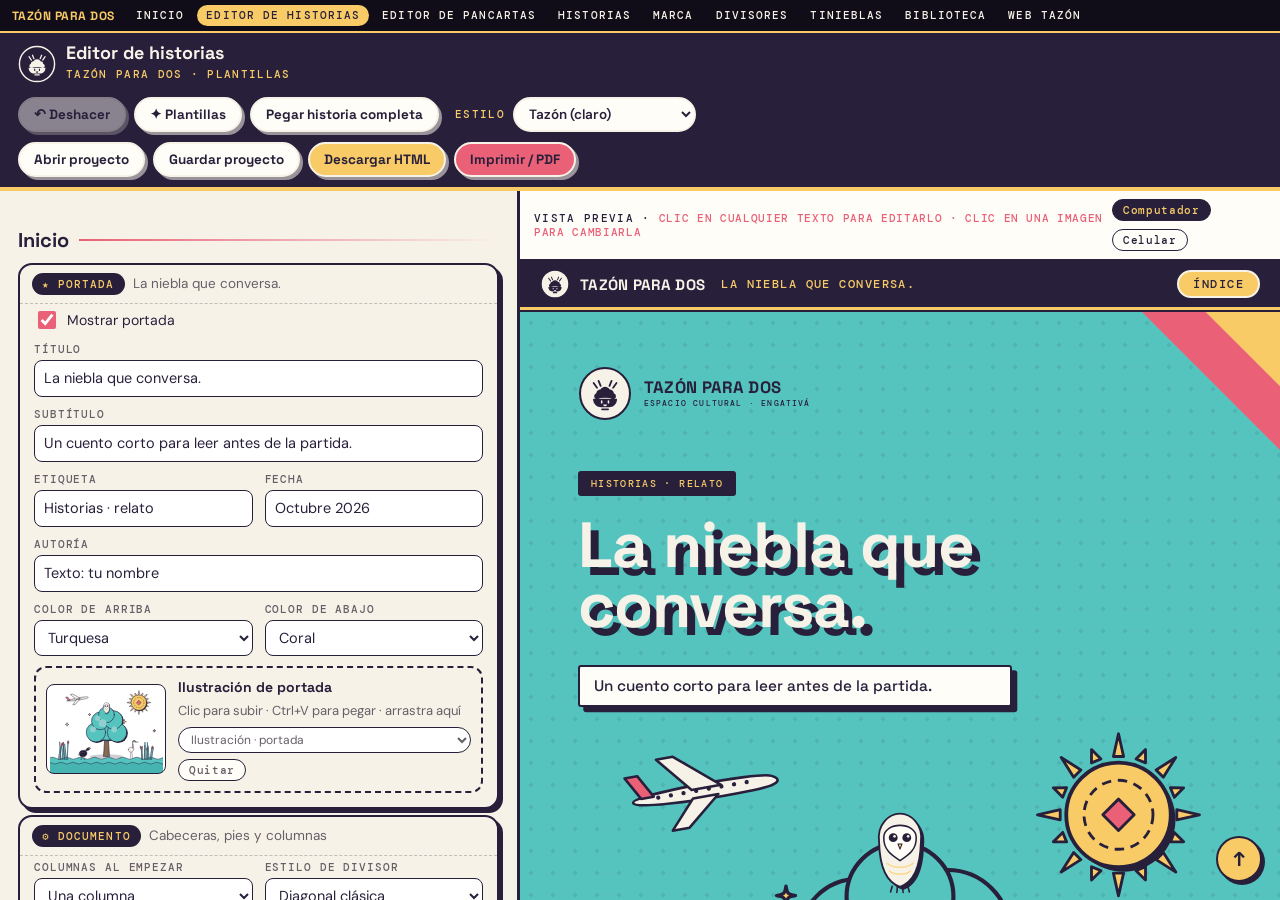
